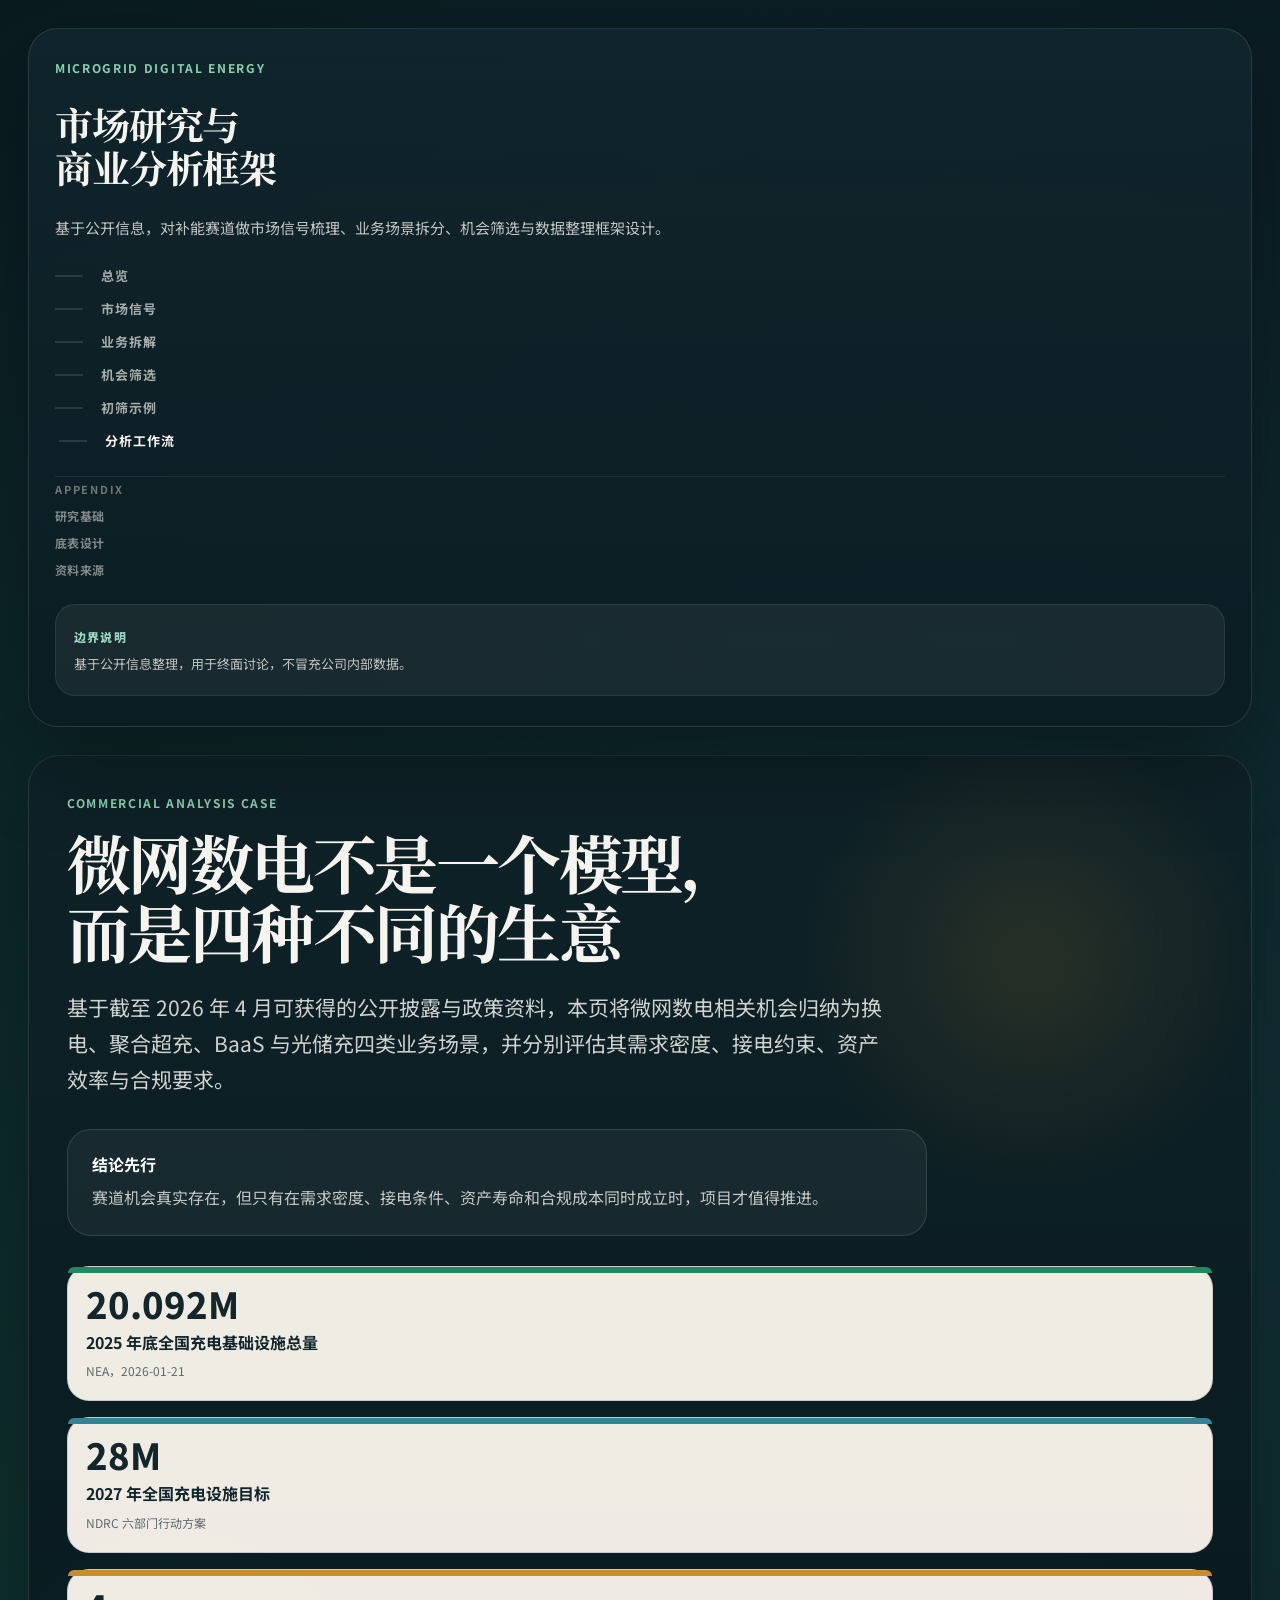
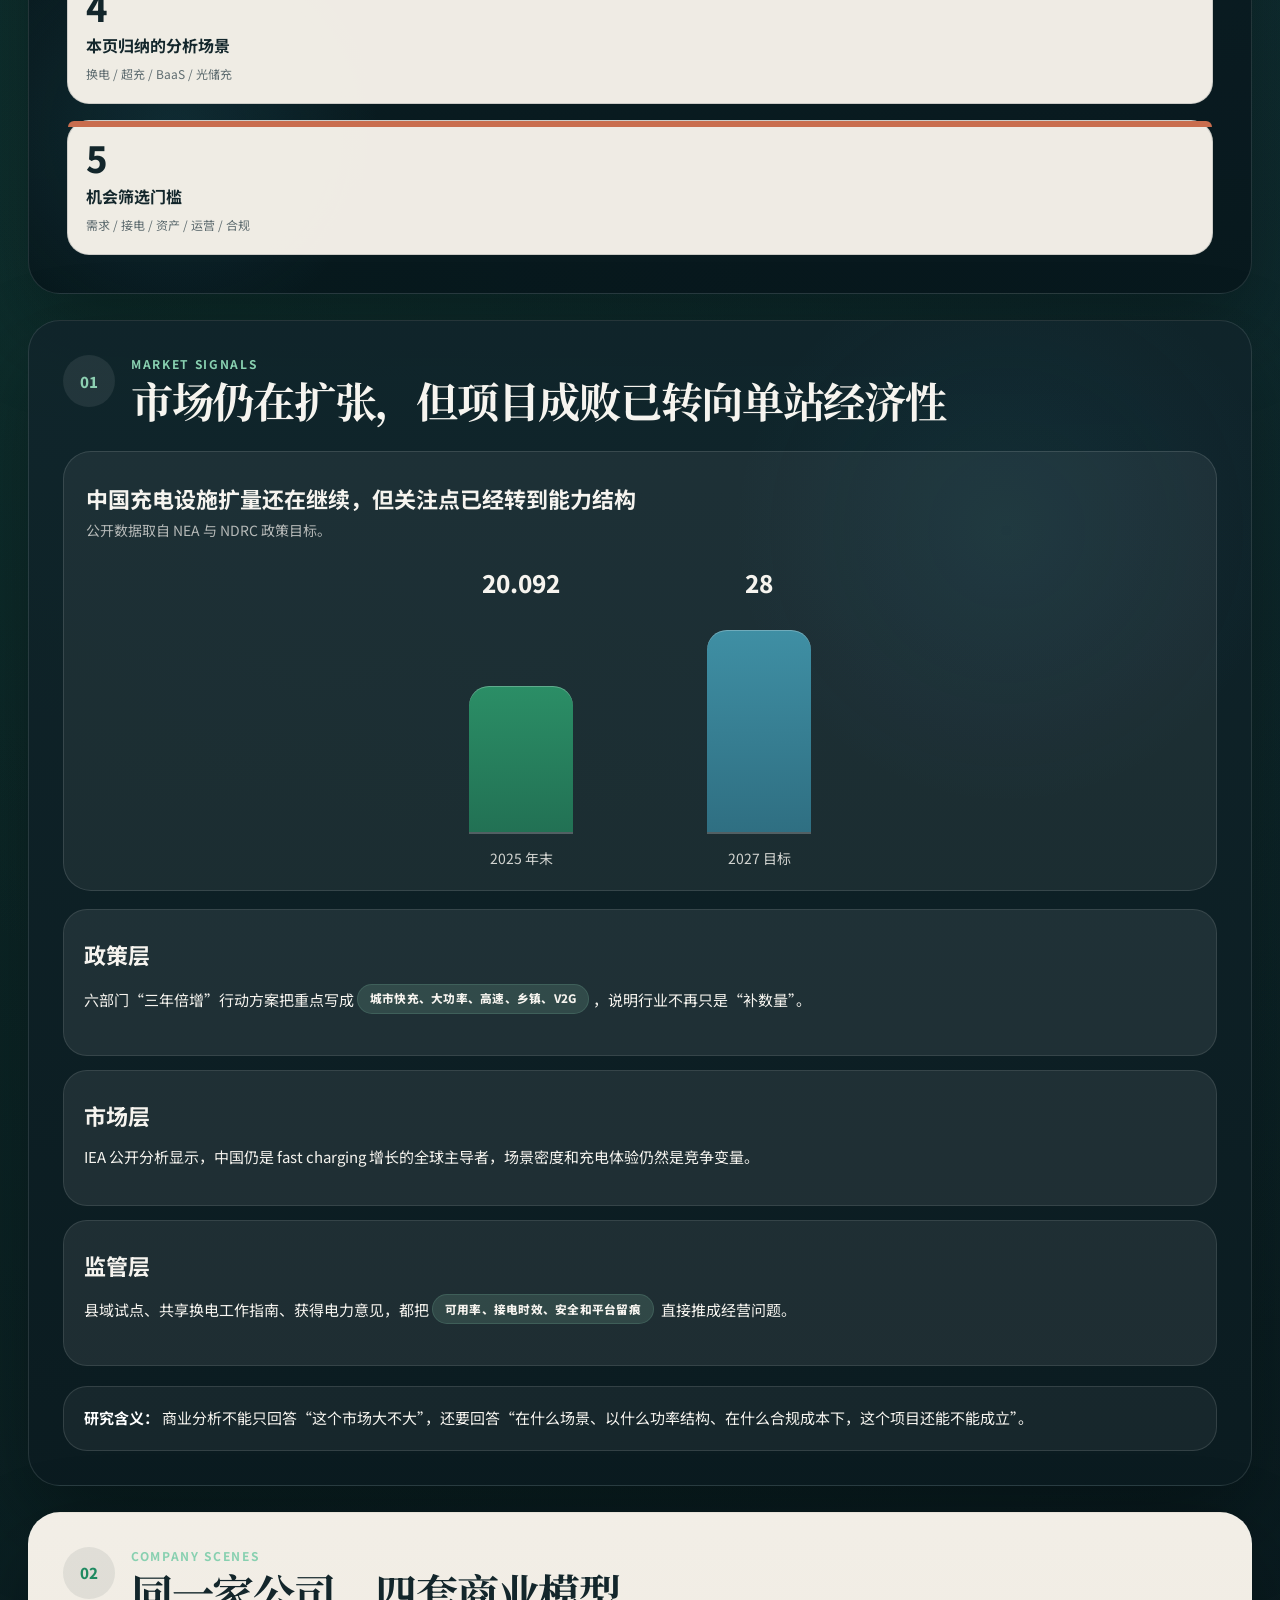
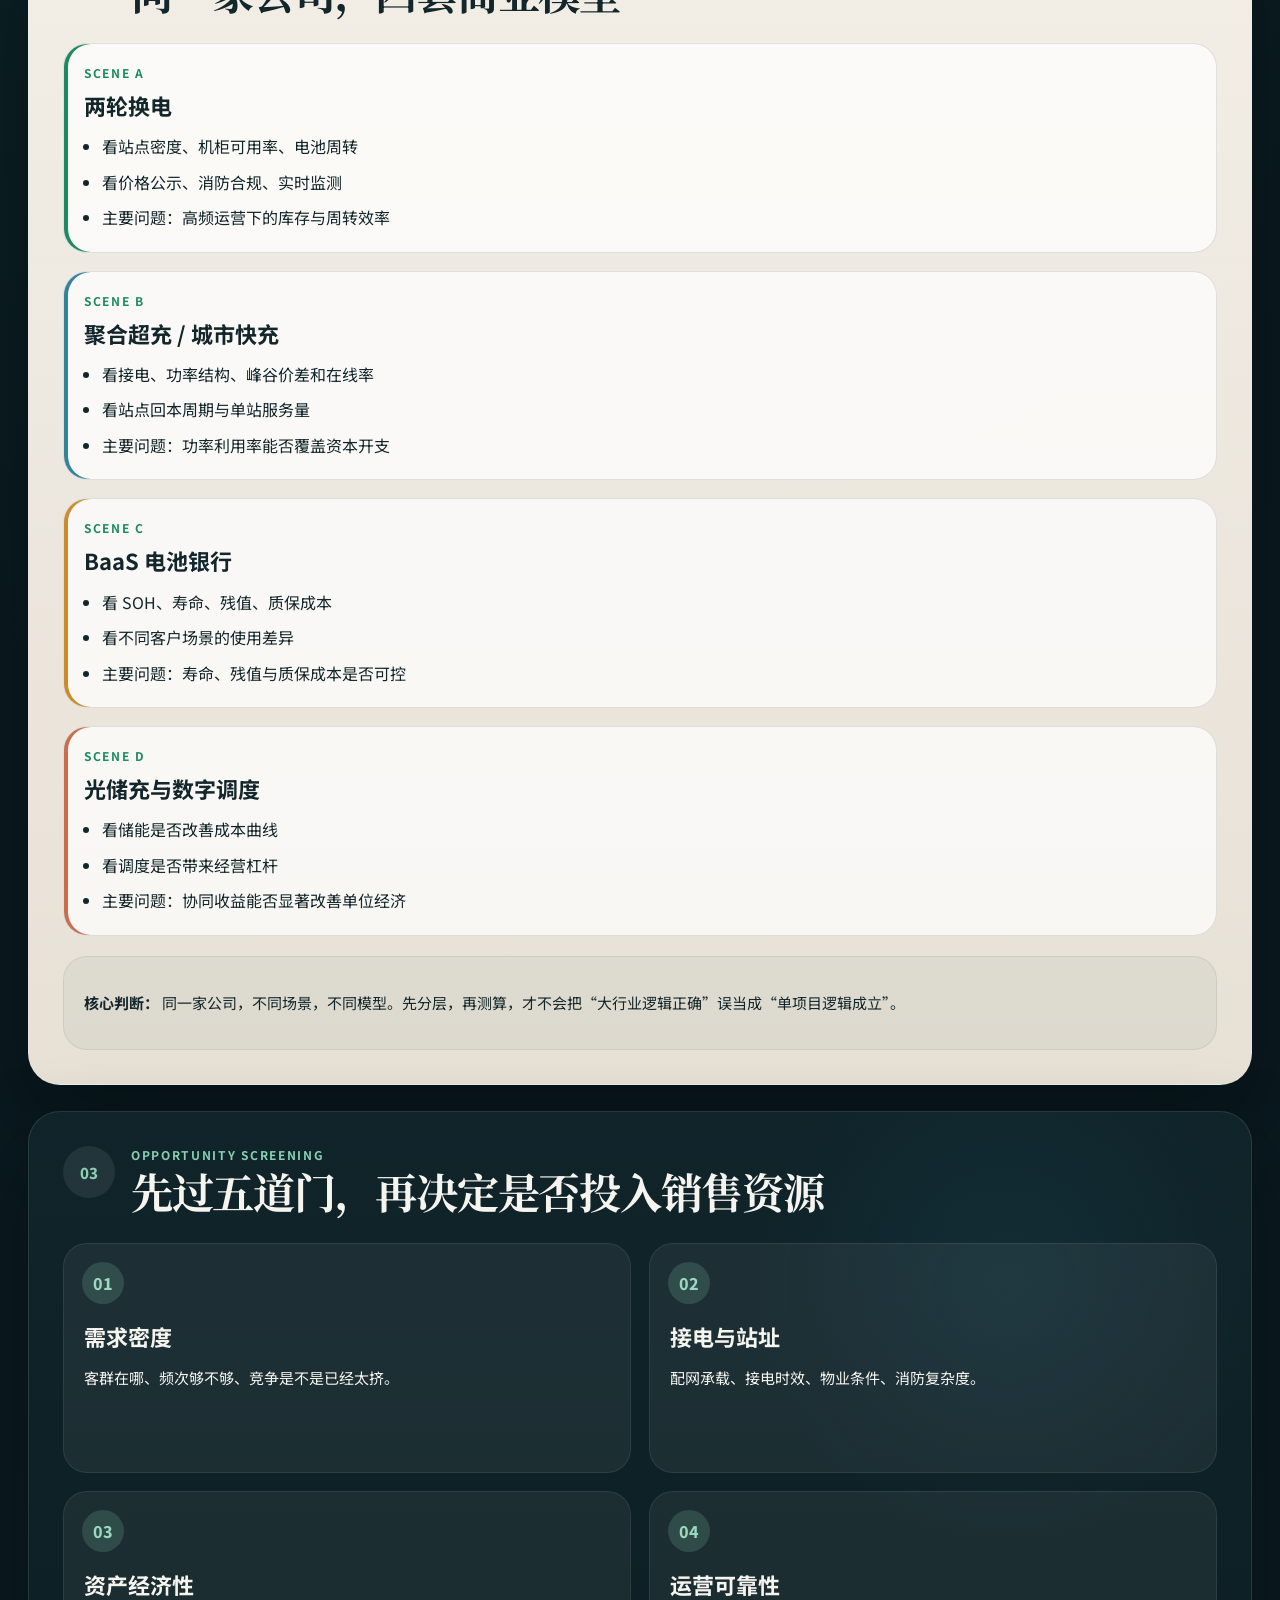
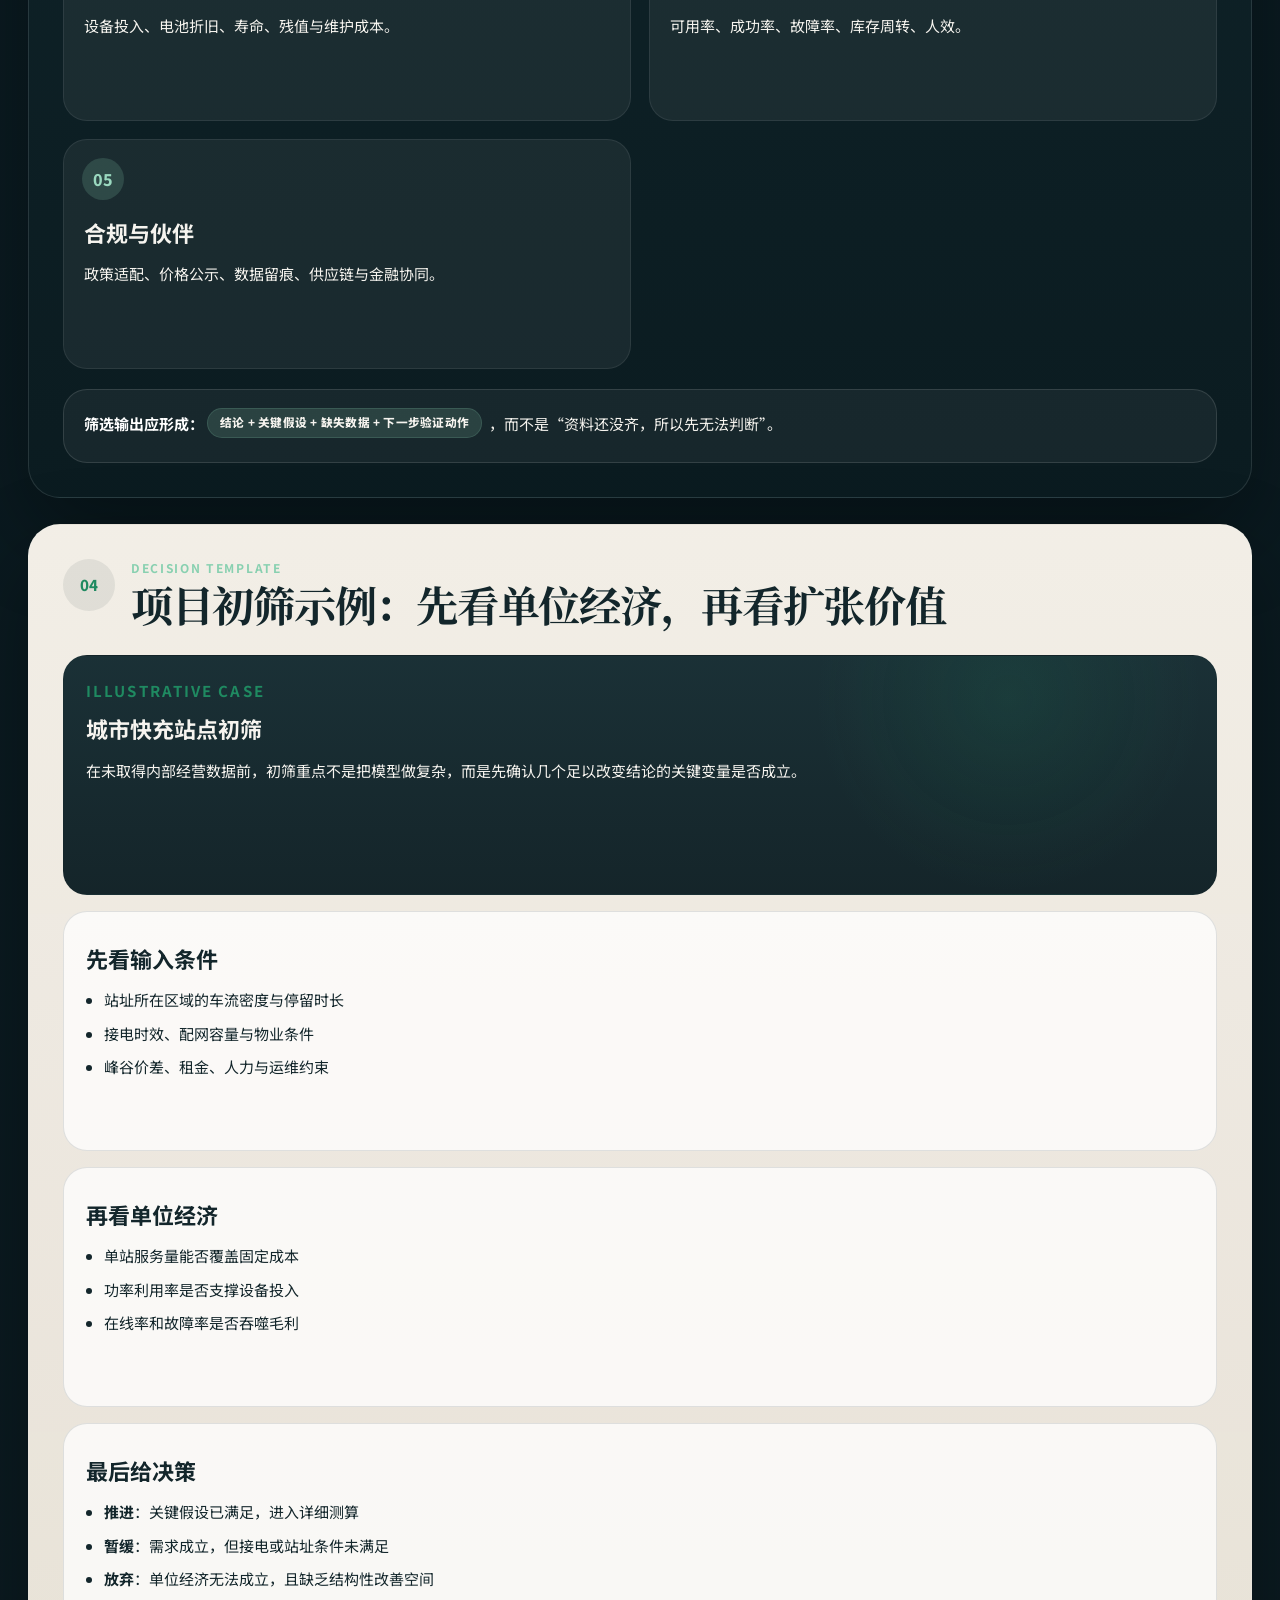
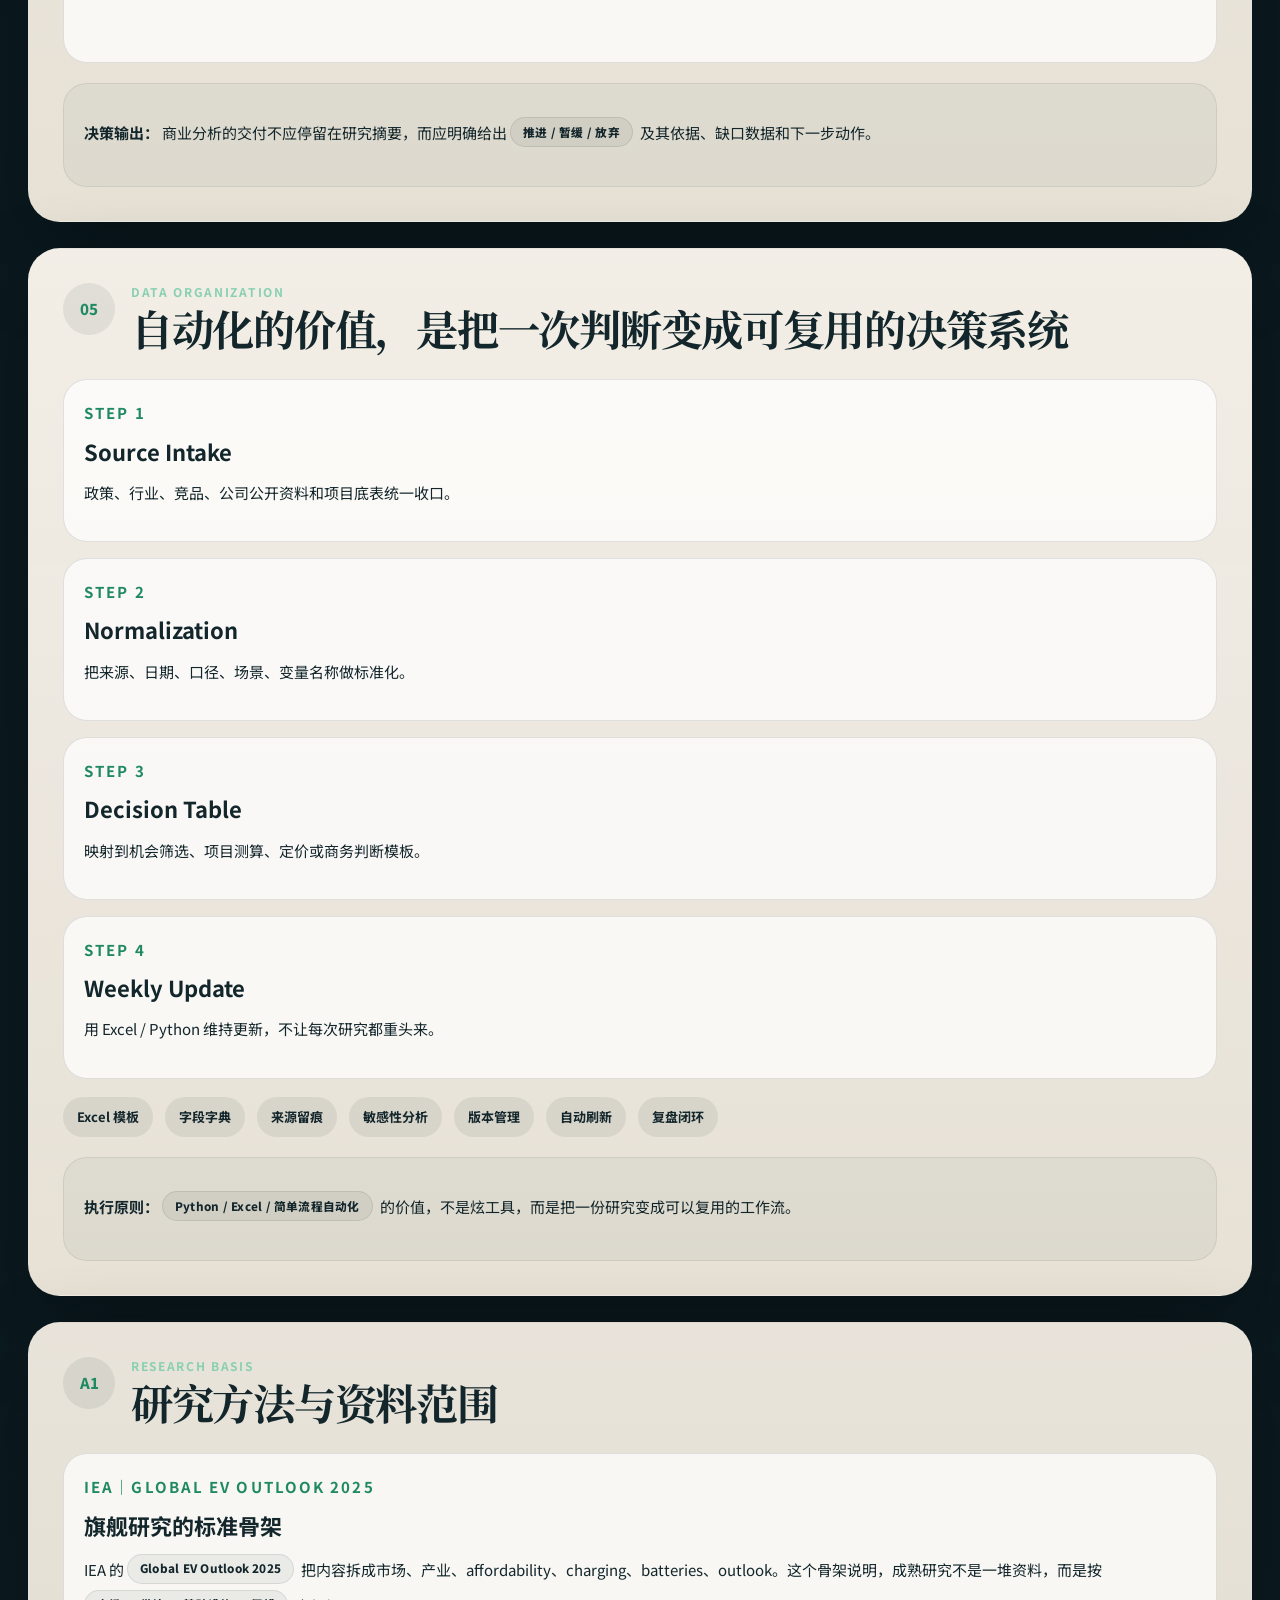
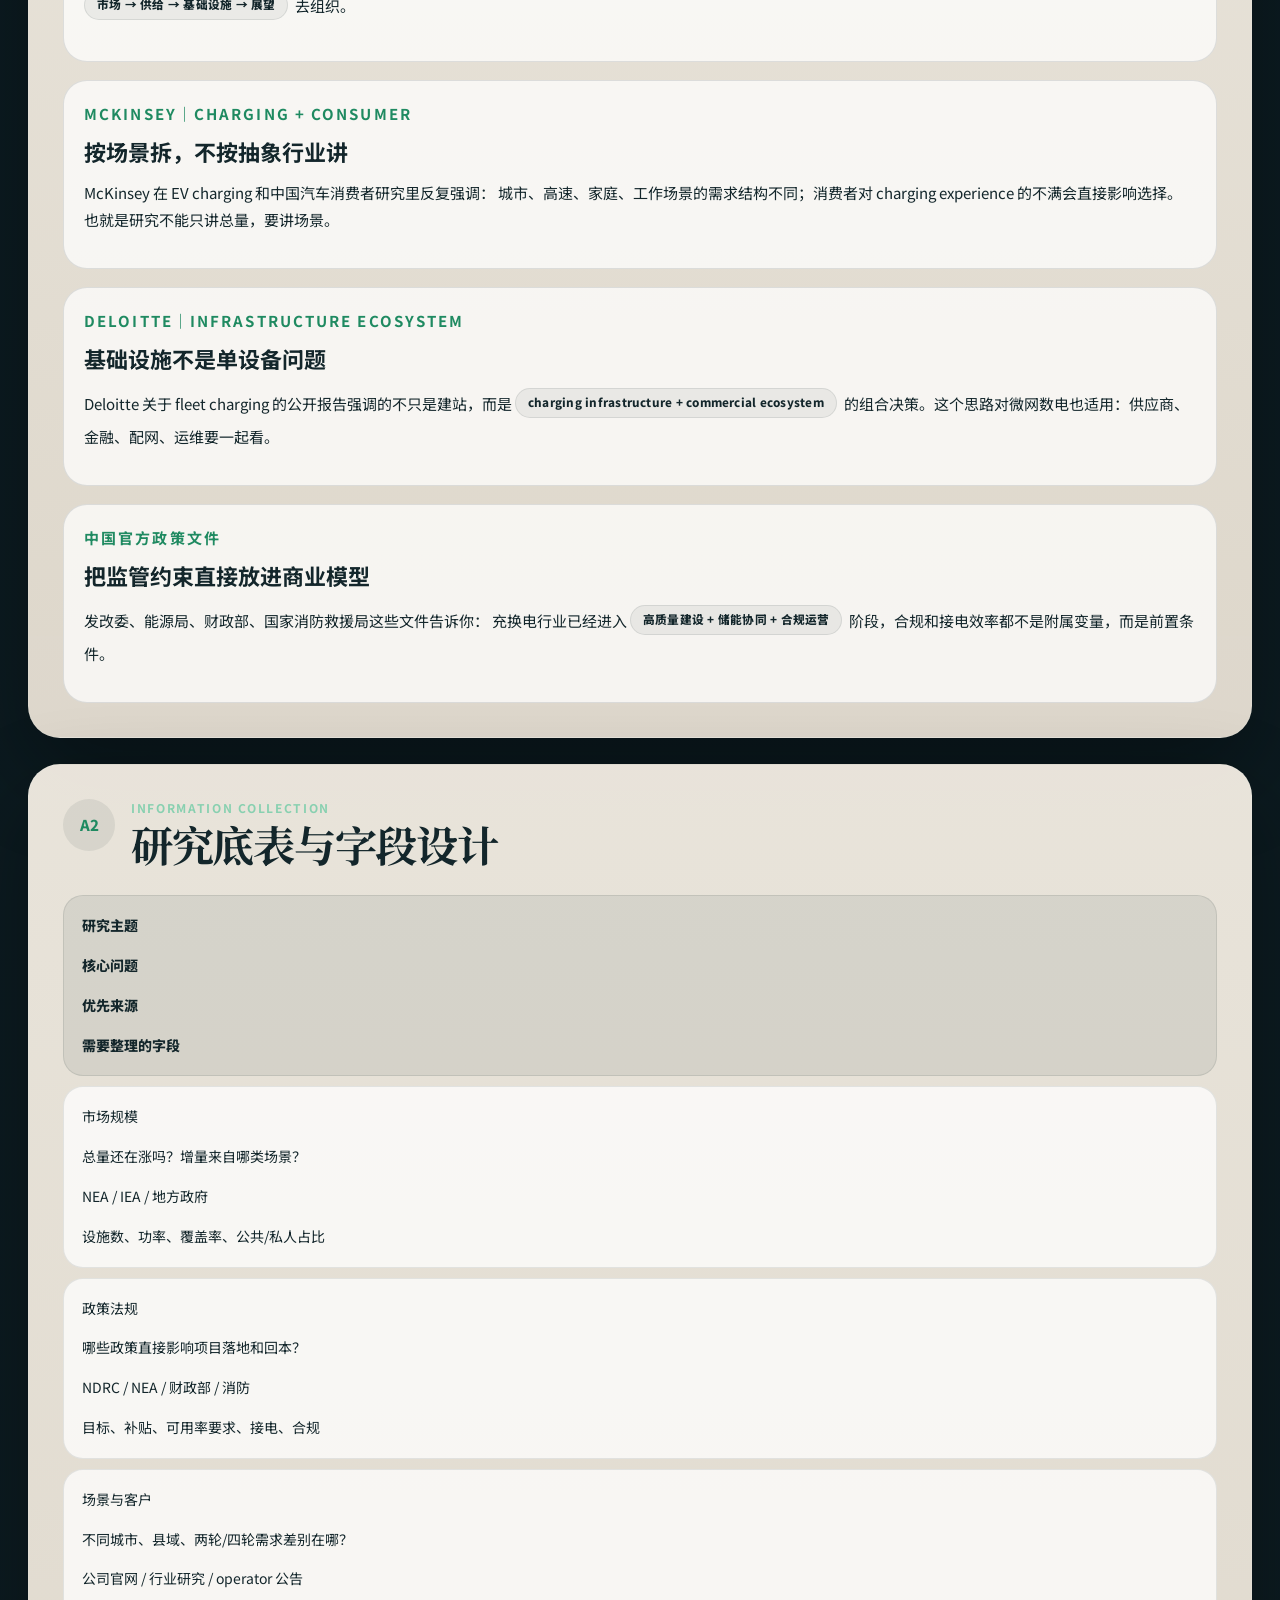
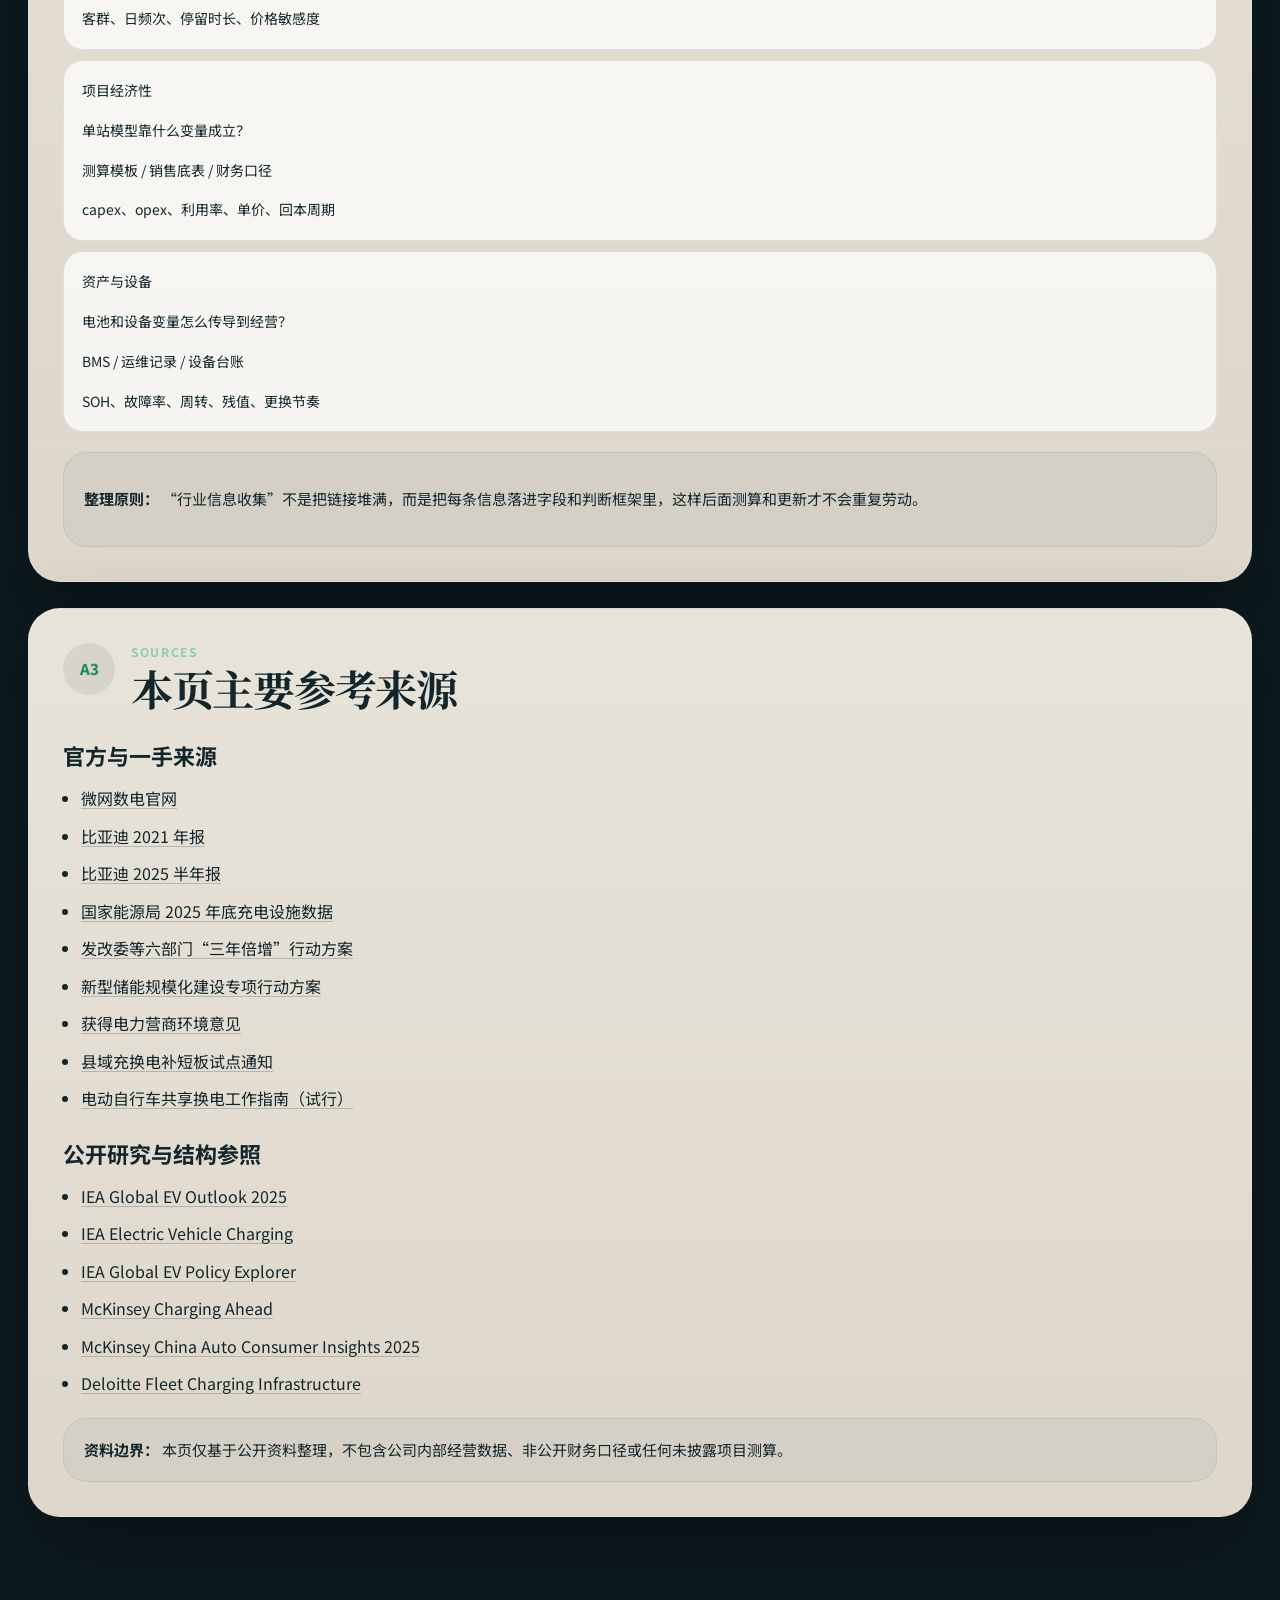
==== index.html @ de563f84 "Publish microgrid market research showcase" ====
<!doctype html>
<html lang="zh-CN">
  <head>
    <meta charset="UTF-8" />
    <meta name="viewport" content="width=device-width, initial-scale=1.0" />
    <title>微网数电｜市场研究与商业分析框架</title>
    <meta
      name="description"
      content="基于公开政策、公司披露与行业研究整理的微网数电市场研究与商业分析框架页面。"
    />
    <link rel="preconnect" href="https://fonts.googleapis.com" />
    <link rel="preconnect" href="https://fonts.gstatic.com" crossorigin />
    <link
      href="https://fonts.googleapis.com/css2?family=Noto+Sans+SC:wght@400;500;700;800&family=Noto+Serif+SC:wght@600;700&display=swap"
      rel="stylesheet"
    />
    <link rel="stylesheet" href="./styles.css" />
  </head>
  <body>
    <div class="page-shell">
      <aside class="side-rail">
        <div class="rail-inner">
          <p class="rail-kicker">Microgrid Digital Energy</p>
          <h1>市场研究与<br />商业分析框架</h1>
          <p class="rail-summary">
            基于公开信息，对补能赛道做市场信号梳理、业务场景拆分、机会筛选与数据整理框架设计。
          </p>

          <nav class="rail-nav" aria-label="页面目录">
            <a href="#hero">总览</a>
            <a href="#signals">市场信号</a>
            <a href="#company">业务拆解</a>
            <a href="#screening">机会筛选</a>
            <a href="#decision-case">初筛示例</a>
            <a href="#workflow">分析工作流</a>
          </nav>

          <div class="appendix-nav" aria-label="附录目录">
            <span>Appendix</span>
            <a href="#references">研究基础</a>
            <a href="#collection">底表设计</a>
            <a href="#sources">资料来源</a>
          </div>

          <div class="rail-badge">
            <span>边界说明</span>
            <p>基于公开信息整理，用于终面讨论，不冒充公司内部数据。</p>
          </div>
        </div>
      </aside>

      <main class="main-stage">
        <section id="hero" class="hero-panel">
          <div class="hero-copy">
            <p class="eyebrow">Commercial Analysis Case</p>
            <h2>微网数电不是一个模型，<br />而是四种不同的生意</h2>
            <p class="lead">
              基于截至 2026 年 4 月可获得的公开披露与政策资料，本页将微网数电相关机会归纳为换电、聚合超充、BaaS 与光储充四类业务场景，并分别评估其需求密度、接电约束、资产效率与合规要求。
            </p>

            <div class="hero-callout">
              <strong>结论先行</strong>
              <p>
                赛道机会真实存在，但只有在需求密度、接电条件、资产寿命和合规成本同时成立时，项目才值得推进。
              </p>
            </div>
          </div>

          <div class="hero-metrics">
            <article class="metric-card metric-green">
              <span class="metric-value">20.092M</span>
              <span class="metric-label">2025 年底全国充电基础设施总量</span>
              <span class="metric-note">NEA，2026-01-21</span>
            </article>
            <article class="metric-card metric-blue">
              <span class="metric-value">28M</span>
              <span class="metric-label">2027 年全国充电设施目标</span>
              <span class="metric-note">NDRC 六部门行动方案</span>
            </article>
            <article class="metric-card metric-amber">
              <span class="metric-value">4</span>
              <span class="metric-label">本页归纳的分析场景</span>
              <span class="metric-note">换电 / 超充 / BaaS / 光储充</span>
            </article>
            <article class="metric-card metric-coral">
              <span class="metric-value">5</span>
              <span class="metric-label">机会筛选门槛</span>
              <span class="metric-note">需求 / 接电 / 资产 / 运营 / 合规</span>
            </article>
          </div>
        </section>

        <section id="references" class="section-panel appendix-panel">
          <div class="section-heading">
            <p class="section-index">A1</p>
            <div>
              <p class="section-kicker">Research Basis</p>
              <h3>研究方法与资料范围</h3>
            </div>
          </div>

          <div class="reference-grid">
            <article class="reference-card">
              <p class="card-tag">IEA｜Global EV Outlook 2025</p>
              <h4>旗舰研究的标准骨架</h4>
              <p>
                IEA 的 <span class="inline-chip inline-chip-soft">Global EV Outlook 2025</span>
                把内容拆成市场、产业、affordability、charging、batteries、outlook。这个骨架说明，成熟研究不是一堆资料，而是按
                <span class="inline-chip inline-chip-soft">市场 → 供给 → 基础设施 → 展望</span>
                去组织。
              </p>
            </article>

            <article class="reference-card">
              <p class="card-tag">McKinsey｜Charging + Consumer</p>
              <h4>按场景拆，不按抽象行业讲</h4>
              <p>
                McKinsey 在 EV charging 和中国汽车消费者研究里反复强调：
                城市、高速、家庭、工作场景的需求结构不同；消费者对 charging
                experience 的不满会直接影响选择。也就是研究不能只讲总量，要讲场景。
              </p>
            </article>

            <article class="reference-card">
              <p class="card-tag">Deloitte｜Infrastructure Ecosystem</p>
              <h4>基础设施不是单设备问题</h4>
              <p>
                Deloitte 关于 fleet charging 的公开报告强调的不只是建站，而是
                <span class="inline-chip inline-chip-soft">charging infrastructure + commercial ecosystem</span>
                的组合决策。这个思路对微网数电也适用：供应商、金融、配网、运维要一起看。
              </p>
            </article>

            <article class="reference-card">
              <p class="card-tag">中国官方政策文件</p>
              <h4>把监管约束直接放进商业模型</h4>
              <p>
                发改委、能源局、财政部、国家消防救援局这些文件告诉你：
                充换电行业已经进入
                <span class="inline-chip inline-chip-soft">高质量建设 + 储能协同 + 合规运营</span>
                阶段，合规和接电效率都不是附属变量，而是前置条件。
              </p>
            </article>
          </div>

        </section>

        <section id="signals" class="section-panel dark-panel">
          <div class="section-heading">
            <p class="section-index">01</p>
            <div>
              <p class="section-kicker">Market Signals</p>
              <h3>市场仍在扩张，但项目成败已转向单站经济性</h3>
            </div>
          </div>

          <div class="signals-layout">
            <div class="signal-chart">
              <div class="chart-head">
                <h4>中国充电设施扩量还在继续，但关注点已经转到能力结构</h4>
                <p>公开数据取自 NEA 与 NDRC 政策目标。</p>
              </div>
              <div class="bar-stage">
                <div class="bar-col">
                  <span class="bar-value">20.092</span>
                  <div class="bar-track">
                    <div class="bar-fill bar-fill-green" style="height: 67%"></div>
                  </div>
                  <span class="bar-label">2025 年末</span>
                </div>
                <div class="bar-col">
                  <span class="bar-value">28</span>
                  <div class="bar-track">
                    <div class="bar-fill bar-fill-blue" style="height: 93%"></div>
                  </div>
                  <span class="bar-label">2027 目标</span>
                </div>
              </div>
            </div>

            <div class="signal-cards">
              <article class="signal-card">
                <h4>政策层</h4>
                <p>
                  六部门“三年倍增”行动方案把重点写成
                  <span class="inline-chip inline-chip-dark">城市快充、大功率、高速、乡镇、V2G</span>，说明行业不再只是“补数量”。
                </p>
              </article>
              <article class="signal-card">
                <h4>市场层</h4>
                <p>
                  IEA 公开分析显示，中国仍是 fast charging
                  增长的全球主导者，场景密度和充电体验仍然是竞争变量。
                </p>
              </article>
              <article class="signal-card">
                <h4>监管层</h4>
                <p>
                  县域试点、共享换电工作指南、获得电力意见，都把
                  <span class="inline-chip inline-chip-dark">可用率、接电时效、安全和平台留痕</span>
                  直接推成经营问题。
                </p>
              </article>
            </div>
          </div>

          <div class="insight-banner">
            <strong>研究含义：</strong>
            商业分析不能只回答“这个市场大不大”，还要回答“在什么场景、以什么功率结构、在什么合规成本下，这个项目还能不能成立”。
          </div>
        </section>

        <section id="company" class="section-panel">
          <div class="section-heading">
            <p class="section-index">02</p>
            <div>
              <p class="section-kicker">Company Scenes</p>
              <h3>同一家公司，四套商业模型</h3>
            </div>
          </div>

          <div class="scene-grid">
            <article class="scene-card scene-green">
              <p class="card-tag">Scene A</p>
              <h4>两轮换电</h4>
              <ul>
                <li>看站点密度、机柜可用率、电池周转</li>
                <li>看价格公示、消防合规、实时监测</li>
                <li>主要问题：高频运营下的库存与周转效率</li>
              </ul>
            </article>

            <article class="scene-card scene-blue">
              <p class="card-tag">Scene B</p>
              <h4>聚合超充 / 城市快充</h4>
              <ul>
                <li>看接电、功率结构、峰谷价差和在线率</li>
                <li>看站点回本周期与单站服务量</li>
                <li>主要问题：功率利用率能否覆盖资本开支</li>
              </ul>
            </article>

            <article class="scene-card scene-amber">
              <p class="card-tag">Scene C</p>
              <h4>BaaS 电池银行</h4>
              <ul>
                <li>看 SOH、寿命、残值、质保成本</li>
                <li>看不同客户场景的使用差异</li>
                <li>主要问题：寿命、残值与质保成本是否可控</li>
              </ul>
            </article>

            <article class="scene-card scene-coral">
              <p class="card-tag">Scene D</p>
              <h4>光储充与数字调度</h4>
              <ul>
                <li>看储能是否改善成本曲线</li>
                <li>看调度是否带来经营杠杆</li>
                <li>主要问题：协同收益能否显著改善单位经济</li>
              </ul>
            </article>
          </div>

          <div class="quote-box">
            <p>
              <strong>核心判断：</strong>
              同一家公司，不同场景，不同模型。先分层，再测算，才不会把“大行业逻辑正确”误当成“单项目逻辑成立”。
            </p>
          </div>
        </section>

        <section id="collection" class="section-panel appendix-panel">
          <div class="section-heading">
            <p class="section-index">A2</p>
            <div>
              <p class="section-kicker">Information Collection</p>
              <h3>研究底表与字段设计</h3>
            </div>
          </div>

          <div class="collection-table">
            <div class="collection-row collection-head">
              <span>研究主题</span>
              <span>核心问题</span>
              <span>优先来源</span>
              <span>需要整理的字段</span>
            </div>
            <div class="collection-row">
              <span>市场规模</span>
              <span>总量还在涨吗？增量来自哪类场景？</span>
              <span>NEA / IEA / 地方政府</span>
              <span>设施数、功率、覆盖率、公共/私人占比</span>
            </div>
            <div class="collection-row">
              <span>政策法规</span>
              <span>哪些政策直接影响项目落地和回本？</span>
              <span>NDRC / NEA / 财政部 / 消防</span>
              <span>目标、补贴、可用率要求、接电、合规</span>
            </div>
            <div class="collection-row">
              <span>场景与客户</span>
              <span>不同城市、县域、两轮/四轮需求差别在哪？</span>
              <span>公司官网 / 行业研究 / operator 公告</span>
              <span>客群、日频次、停留时长、价格敏感度</span>
            </div>
            <div class="collection-row">
              <span>项目经济性</span>
              <span>单站模型靠什么变量成立？</span>
              <span>测算模板 / 销售底表 / 财务口径</span>
              <span>capex、opex、利用率、单价、回本周期</span>
            </div>
            <div class="collection-row">
              <span>资产与设备</span>
              <span>电池和设备变量怎么传导到经营？</span>
              <span>BMS / 运维记录 / 设备台账</span>
              <span>SOH、故障率、周转、残值、更换节奏</span>
            </div>
          </div>

          <div class="quote-box soft">
            <p>
              <strong>整理原则：</strong>
              “行业信息收集”不是把链接堆满，而是把每条信息落进字段和判断框架里，这样后面测算和更新才不会重复劳动。
            </p>
          </div>
        </section>

        <section id="screening" class="section-panel dark-panel">
          <div class="section-heading">
            <p class="section-index">03</p>
            <div>
              <p class="section-kicker">Opportunity Screening</p>
              <h3>先过五道门，再决定是否投入销售资源</h3>
            </div>
          </div>

          <div class="gate-grid">
            <article class="gate-card">
              <span class="gate-no">01</span>
              <h4>需求密度</h4>
              <p>客群在哪、频次够不够、竞争是不是已经太挤。</p>
            </article>
            <article class="gate-card">
              <span class="gate-no">02</span>
              <h4>接电与站址</h4>
              <p>配网承载、接电时效、物业条件、消防复杂度。</p>
            </article>
            <article class="gate-card">
              <span class="gate-no">03</span>
              <h4>资产经济性</h4>
              <p>设备投入、电池折旧、寿命、残值与维护成本。</p>
            </article>
            <article class="gate-card">
              <span class="gate-no">04</span>
              <h4>运营可靠性</h4>
              <p>可用率、成功率、故障率、库存周转、人效。</p>
            </article>
            <article class="gate-card">
              <span class="gate-no">05</span>
              <h4>合规与伙伴</h4>
              <p>政策适配、价格公示、数据留痕、供应链与金融协同。</p>
            </article>
          </div>

          <div class="screening-footer">
            <strong>筛选输出应形成：</strong>
            <span class="inline-chip inline-chip-dark">结论 + 关键假设 + 缺失数据 + 下一步验证动作</span>
            ，而不是“资料还没齐，所以先无法判断”。
          </div>
        </section>

        <section id="decision-case" class="section-panel">
          <div class="section-heading">
            <p class="section-index">04</p>
            <div>
              <p class="section-kicker">Decision Template</p>
              <h3>项目初筛示例：先看单位经济，再看扩张价值</h3>
            </div>
          </div>

          <div class="decision-grid">
            <article class="decision-card decision-card-primary">
              <p class="card-tag">Illustrative Case</p>
              <h4>城市快充站点初筛</h4>
              <p>
                在未取得内部经营数据前，初筛重点不是把模型做复杂，而是先确认几个足以改变结论的关键变量是否成立。
              </p>
            </article>

            <article class="decision-card">
              <h4>先看输入条件</h4>
              <ul>
                <li>站址所在区域的车流密度与停留时长</li>
                <li>接电时效、配网容量与物业条件</li>
                <li>峰谷价差、租金、人力与运维约束</li>
              </ul>
            </article>

            <article class="decision-card">
              <h4>再看单位经济</h4>
              <ul>
                <li>单站服务量能否覆盖固定成本</li>
                <li>功率利用率是否支撑设备投入</li>
                <li>在线率和故障率是否吞噬毛利</li>
              </ul>
            </article>

            <article class="decision-card">
              <h4>最后给决策</h4>
              <ul>
                <li><strong>推进</strong>：关键假设已满足，进入详细测算</li>
                <li><strong>暂缓</strong>：需求成立，但接电或站址条件未满足</li>
                <li><strong>放弃</strong>：单位经济无法成立，且缺乏结构性改善空间</li>
              </ul>
            </article>
          </div>

          <div class="quote-box soft">
            <p>
              <strong>决策输出：</strong>
              商业分析的交付不应停留在研究摘要，而应明确给出
              <span class="inline-chip inline-chip-soft">推进 / 暂缓 / 放弃</span>
              及其依据、缺口数据和下一步动作。
            </p>
          </div>
        </section>

        <section id="workflow" class="section-panel">
          <div class="section-heading">
            <p class="section-index">05</p>
            <div>
              <p class="section-kicker">Data Organization</p>
              <h3>自动化的价值，是把一次判断变成可复用的决策系统</h3>
            </div>
          </div>

          <div class="workflow-strip">
            <article class="workflow-step">
              <p class="card-tag">Step 1</p>
              <h4>Source Intake</h4>
              <p>政策、行业、竞品、公司公开资料和项目底表统一收口。</p>
            </article>
            <article class="workflow-step">
              <p class="card-tag">Step 2</p>
              <h4>Normalization</h4>
              <p>把来源、日期、口径、场景、变量名称做标准化。</p>
            </article>
            <article class="workflow-step">
              <p class="card-tag">Step 3</p>
              <h4>Decision Table</h4>
              <p>映射到机会筛选、项目测算、定价或商务判断模板。</p>
            </article>
            <article class="workflow-step">
              <p class="card-tag">Step 4</p>
              <h4>Weekly Update</h4>
              <p>用 Excel / Python 维持更新，不让每次研究都重头来。</p>
            </article>
          </div>

          <div class="token-row">
            <span>Excel 模板</span>
            <span>字段字典</span>
            <span>来源留痕</span>
            <span>敏感性分析</span>
            <span>版本管理</span>
            <span>自动刷新</span>
            <span>复盘闭环</span>
          </div>

          <div class="quote-box">
            <p>
              <strong>执行原则：</strong>
              <span class="inline-chip inline-chip-soft">Python / Excel / 简单流程自动化</span>
              的价值，不是炫工具，而是把一份研究变成可以复用的工作流。
            </p>
          </div>
        </section>

        <section id="sources" class="section-panel source-panel appendix-panel">
          <div class="section-heading">
            <p class="section-index">A3</p>
            <div>
              <p class="section-kicker">Sources</p>
              <h3>本页主要参考来源</h3>
            </div>
          </div>

          <div class="source-columns">
            <div>
              <h4>官方与一手来源</h4>
              <ul class="source-list">
                <li><a href="https://www.bess.com.cn/" target="_blank" rel="noreferrer">微网数电官网</a></li>
                <li><a href="https://www1.hkexnews.hk/listedco/listconews/sehk/2022/0329/2022032902340_c.pdf" target="_blank" rel="noreferrer">比亚迪 2021 年报</a></li>
                <li><a href="https://www1.hkexnews.hk/listedco/listconews/sehk/2025/0829/2025082902810_c.pdf" target="_blank" rel="noreferrer">比亚迪 2025 半年报</a></li>
                <li><a href="https://www.nea.gov.cn/20260121/da0f536fbafe4545820a2f64465e773b/c.html" target="_blank" rel="noreferrer">国家能源局 2025 年底充电设施数据</a></li>
                <li><a href="https://www.ndrc.gov.cn/xwdt/tzgg/202510/t20251015_1401013.html" target="_blank" rel="noreferrer">发改委等六部门“三年倍增”行动方案</a></li>
                <li><a href="https://www.ndrc.gov.cn/xxgk/zcfb/tz/202509/t20250912_1400425.html" target="_blank" rel="noreferrer">新型储能规模化建设专项行动方案</a></li>
                <li><a href="https://zfxxgk.ndrc.gov.cn/upload/images/20255/20255317295598.pdf" target="_blank" rel="noreferrer">获得电力营商环境意见</a></li>
                <li><a href="https://bgt.mof.gov.cn/zhuantilanmu/rdwyh/czyw/202603/t20260313_3985275.htm" target="_blank" rel="noreferrer">县域充换电补短板试点通知</a></li>
                <li><a href="https://www.119.gov.cn/zfxxgk/fdzdgknr/zcfg/2025/50580.shtml" target="_blank" rel="noreferrer">电动自行车共享换电工作指南（试行）</a></li>
              </ul>
            </div>

            <div>
              <h4>公开研究与结构参照</h4>
              <ul class="source-list">
                <li><a href="https://www.iea.org/reports/global-ev-outlook-2025" target="_blank" rel="noreferrer">IEA Global EV Outlook 2025</a></li>
                <li><a href="https://www.iea.org/reports/global-ev-outlook-2025/electric-vehicle-charging" target="_blank" rel="noreferrer">IEA Electric Vehicle Charging</a></li>
                <li><a href="https://www.iea.org/articles/global-ev-policy-explorer" target="_blank" rel="noreferrer">IEA Global EV Policy Explorer</a></li>
                <li><a href="https://www.mckinsey.com/industries/automotive-and-assembly/our-insights/charging-ahead-electric-vehicle-infrastructure-demand" target="_blank" rel="noreferrer">McKinsey Charging Ahead</a></li>
                <li><a href="https://www.mckinsey.com/industries/automotive-and-assembly/our-insights/china-auto-consumer-insights-2025-gaining-momentum" target="_blank" rel="noreferrer">McKinsey China Auto Consumer Insights 2025</a></li>
                <li><a href="https://www.deloitte.com/ca/en/about/press-room/revolutionizing-the-road-deloitte-canada-unveils-blueprint-for-electrified-fleet-charging-infrastructure-success.html" target="_blank" rel="noreferrer">Deloitte Fleet Charging Infrastructure</a></li>
              </ul>
            </div>
          </div>

          <div class="source-note">
            <strong>资料边界：</strong>
            本页仅基于公开资料整理，不包含公司内部经营数据、非公开财务口径或任何未披露项目测算。
          </div>
        </section>
      </main>
    </div>

    <script src="./app.js"></script>
  </body>
</html>
---- styles.css ----
:root {
  --bg: #08161b;
  --bg-2: #0d2026;
  --panel: rgba(12, 28, 34, 0.78);
  --panel-2: #10252b;
  --panel-light: #f7f3eb;
  --panel-light-2: #efe7d9;
  --text: #f6f4ef;
  --text-dark: #13262b;
  --muted: #aeb8ba;
  --muted-dark: #5d6b6f;
  --line: rgba(226, 235, 235, 0.12);
  --line-dark: rgba(19, 38, 43, 0.16);
  --green: #1f8a61;
  --green-soft: rgba(31, 138, 97, 0.15);
  --blue: #33849b;
  --blue-soft: rgba(51, 132, 155, 0.14);
  --amber: #ca8c2c;
  --amber-soft: rgba(202, 140, 44, 0.16);
  --coral: #c96d4e;
  --coral-soft: rgba(201, 109, 78, 0.16);
  --shadow: 0 36px 90px rgba(0, 0, 0, 0.32);
  --radius-xl: 28px;
  --radius-lg: 22px;
  --radius-md: 18px;
  --site-width: 1520px;
}

* {
  box-sizing: border-box;
}

html {
  scroll-behavior: smooth;
}

body {
  margin: 0;
  color: var(--text);
  font-family: "Noto Sans SC", sans-serif;
  background:
    radial-gradient(circle at 10% 16%, rgba(31, 138, 97, 0.18), transparent 22%),
    radial-gradient(circle at 88% 10%, rgba(51, 132, 155, 0.16), transparent 18%),
    linear-gradient(180deg, #08161b 0%, #0a1a20 38%, #0d1b20 100%);
}

a {
  color: inherit;
  text-decoration: none;
}

.page-shell {
  width: min(var(--site-width), 100%);
  margin: 0 auto;
  display: grid;
  grid-template-columns: 320px minmax(0, 1fr);
  gap: 28px;
  padding: 28px;
}

.side-rail {
  position: sticky;
  top: 0;
  align-self: start;
  height: 100vh;
  padding-bottom: 24px;
}

.rail-inner {
  height: calc(100vh - 56px);
  border: 1px solid var(--line);
  border-radius: 30px;
  background:
    linear-gradient(180deg, rgba(17, 37, 44, 0.92) 0%, rgba(10, 28, 34, 0.88) 100%);
  box-shadow: var(--shadow);
  padding: 30px 26px;
  display: flex;
  flex-direction: column;
  gap: 26px;
}

.rail-kicker,
.eyebrow,
.section-kicker,
.card-tag {
  margin: 0;
  font-size: 12px;
  font-weight: 700;
  letter-spacing: 0.14em;
  text-transform: uppercase;
}

.rail-kicker,
.section-kicker,
.eyebrow {
  color: #88d0b0;
}

.rail-inner h1 {
  margin: 0;
  font-family: "Noto Serif SC", serif;
  font-size: 38px;
  line-height: 1.14;
  letter-spacing: -0.03em;
}

.rail-summary {
  margin: 0;
  color: rgba(246, 244, 239, 0.78);
  font-size: 15px;
  line-height: 1.72;
}

.rail-nav {
  display: grid;
  gap: 14px;
}

.rail-nav a {
  position: relative;
  padding-left: 46px;
  color: rgba(246, 244, 239, 0.66);
  font-size: 13px;
  font-weight: 700;
  letter-spacing: 0.08em;
  text-transform: uppercase;
  transition: color 180ms ease, transform 180ms ease;
}

.rail-nav a::before {
  content: "";
  position: absolute;
  left: 0;
  top: 50%;
  width: 28px;
  height: 1px;
  background: rgba(255, 255, 255, 0.24);
  transform: translateY(-50%);
}

.rail-nav a:hover,
.rail-nav a.active {
  color: var(--text);
  transform: translateX(4px);
}

.appendix-nav {
  display: grid;
  gap: 10px;
  padding-top: 4px;
  border-top: 1px solid rgba(255, 255, 255, 0.08);
}

.appendix-nav span {
  color: rgba(246, 244, 239, 0.42);
  font-size: 11px;
  font-weight: 700;
  letter-spacing: 0.16em;
  text-transform: uppercase;
}

.appendix-nav a {
  color: rgba(246, 244, 239, 0.5);
  font-size: 12px;
  font-weight: 700;
  letter-spacing: 0.04em;
}

.rail-badge {
  margin-top: auto;
  padding: 18px 18px 20px;
  border-radius: 20px;
  background: rgba(255, 255, 255, 0.06);
  border: 1px solid rgba(255, 255, 255, 0.08);
}

.rail-badge span {
  display: inline-block;
  margin-bottom: 8px;
  color: #9ad8bf;
  font-size: 12px;
  font-weight: 800;
  letter-spacing: 0.1em;
  text-transform: uppercase;
}

.rail-badge p {
  margin: 0;
  color: rgba(246, 244, 239, 0.76);
  font-size: 13px;
  line-height: 1.65;
}

.main-stage {
  display: grid;
  gap: 26px;
  padding-bottom: 42px;
}

#hero { order: 1; }
#signals { order: 2; }
#company { order: 3; }
#screening { order: 4; }
#decision-case { order: 5; }
#workflow { order: 6; }
#references { order: 7; }
#collection { order: 8; }
#sources { order: 9; }

.hero-panel,
.section-panel {
  border-radius: 32px;
  border: 1px solid var(--line);
  box-shadow: var(--shadow);
}

.hero-panel {
  min-height: 100vh;
  padding: 38px;
  background:
    radial-gradient(circle at 82% 18%, rgba(202, 140, 44, 0.14), transparent 17%),
    radial-gradient(circle at 12% 86%, rgba(51, 132, 155, 0.16), transparent 14%),
    linear-gradient(180deg, rgba(14, 33, 39, 0.92) 0%, rgba(8, 24, 29, 0.94) 100%);
  display: grid;
  grid-template-columns: minmax(0, 1.15fr) 380px;
  gap: 30px;
  align-items: start;
}

.hero-copy h2 {
  margin: 16px 0 0;
  font-family: "Noto Serif SC", serif;
  font-size: clamp(42px, 5vw, 74px);
  line-height: 1.08;
  letter-spacing: -0.04em;
}

.lead {
  max-width: 820px;
  margin: 24px 0 0;
  color: rgba(246, 244, 239, 0.84);
  font-size: 21px;
  line-height: 1.72;
}

.hero-callout,
.quote-box,
.structure-ribbon,
.source-note,
.insight-banner,
.screening-footer {
  border-radius: 24px;
  border: 1px solid rgba(255, 255, 255, 0.12);
  background: rgba(255, 255, 255, 0.05);
}

.hero-callout {
  max-width: 860px;
  margin-top: 32px;
  padding: 22px 24px 24px;
}

.hero-callout strong,
.quote-box strong,
.structure-ribbon strong,
.source-note strong,
.insight-banner strong,
.screening-footer strong {
  color: #ffffff;
}

.inline-chip {
  display: inline-flex;
  align-items: center;
  min-height: 30px;
  margin: 0 4px 6px 0;
  padding: 0 12px;
  border-radius: 999px;
  background: rgba(255, 255, 255, 0.08);
  border: 1px solid rgba(255, 255, 255, 0.12);
  color: #f5f2ec;
  font-size: 0.78em;
  font-weight: 800;
  letter-spacing: 0.02em;
  vertical-align: middle;
  white-space: nowrap;
}

.inline-chip-soft {
  background: rgba(19, 38, 43, 0.06);
  border-color: rgba(19, 38, 43, 0.1);
  color: var(--text-dark);
}

.inline-chip-dark {
  background: rgba(141, 208, 178, 0.16);
  border-color: rgba(141, 208, 178, 0.16);
}

.hero-callout p {
  margin: 8px 0 0;
  color: rgba(246, 244, 239, 0.78);
  font-size: 16px;
  line-height: 1.68;
}

.hero-metrics {
  display: grid;
  gap: 16px;
}

.metric-card {
  position: relative;
  padding: 18px 18px 20px;
  border-radius: 22px;
  background: rgba(247, 243, 235, 0.97);
  border: 1px solid var(--line-dark);
  color: var(--text-dark);
}

.metric-card::before {
  content: "";
  position: absolute;
  left: 0;
  top: 0;
  width: 100%;
  height: 6px;
  border-radius: 22px 22px 0 0;
}

.metric-green::before { background: var(--green); }
.metric-blue::before { background: var(--blue); }
.metric-amber::before { background: var(--amber); }
.metric-coral::before { background: var(--coral); }

.metric-value {
  display: block;
  font-size: 36px;
  font-weight: 800;
  line-height: 1;
}

.metric-label {
  display: block;
  margin-top: 10px;
  font-size: 16px;
  font-weight: 700;
  line-height: 1.45;
}

.metric-note {
  display: block;
  margin-top: 8px;
  color: var(--muted-dark);
  font-size: 12px;
  line-height: 1.5;
}

.section-panel {
  padding: 34px;
  background: linear-gradient(180deg, rgba(247, 243, 235, 0.98) 0%, rgba(240, 233, 221, 0.96) 100%);
  color: var(--text-dark);
}

.appendix-panel {
  background: linear-gradient(180deg, rgba(242, 236, 226, 0.96) 0%, rgba(235, 227, 214, 0.94) 100%);
}

.dark-panel {
  background:
    radial-gradient(circle at 80% 18%, rgba(51, 132, 155, 0.1), transparent 20%),
    linear-gradient(180deg, rgba(16, 37, 43, 0.98) 0%, rgba(11, 28, 33, 0.98) 100%);
  color: var(--text);
}

.section-heading {
  display: grid;
  grid-template-columns: 52px minmax(0, 1fr);
  gap: 16px;
  align-items: start;
  margin-bottom: 28px;
}

.section-index {
  margin: 0;
  width: 52px;
  height: 52px;
  border-radius: 50%;
  display: grid;
  place-items: center;
  background: rgba(19, 38, 43, 0.08);
  color: var(--green);
  font-weight: 800;
  font-size: 15px;
}

.dark-panel .section-index {
  background: rgba(255, 255, 255, 0.08);
  color: #8dd0b2;
}

.section-heading h3 {
  margin: 4px 0 0;
  font-family: "Noto Serif SC", serif;
  font-size: clamp(28px, 3.3vw, 50px);
  line-height: 1.12;
  letter-spacing: -0.03em;
}

.reference-grid,
.scene-grid,
.gate-grid {
  display: grid;
  gap: 18px;
}

.reference-grid {
  grid-template-columns: repeat(2, minmax(0, 1fr));
}

.reference-card,
.scene-card,
.signal-card,
.gate-card,
.workflow-step {
  border-radius: 24px;
  border: 1px solid rgba(19, 38, 43, 0.12);
  background: rgba(255, 255, 255, 0.72);
  padding: 20px;
}

.reference-card h4,
.scene-card h4,
.signal-card h4,
.gate-card h4,
.workflow-step h4,
.chart-head h4 {
  margin: 10px 0 0;
  font-size: 22px;
  line-height: 1.28;
}

.reference-card p,
.signal-card p,
.gate-card p,
.workflow-step p,
.source-note,
.structure-ribbon,
.insight-banner,
.screening-footer,
.quote-box p {
  font-size: 15px;
  line-height: 1.76;
}

.card-tag {
  color: var(--green);
}

.structure-ribbon,
.source-note,
.insight-banner,
.screening-footer,
.quote-box {
  margin-top: 20px;
  padding: 18px 20px;
}

.section-panel .quote-box,
.section-panel .structure-ribbon,
.section-panel .source-note {
  background: rgba(19, 38, 43, 0.04);
  border-color: rgba(19, 38, 43, 0.08);
  color: var(--text-dark);
}

.section-panel .quote-box strong,
.section-panel .structure-ribbon strong,
.section-panel .source-note strong {
  color: var(--text-dark);
}

.quote-box.soft {
  background: rgba(19, 38, 43, 0.04);
}

.signals-layout {
  display: grid;
  grid-template-columns: minmax(0, 1.25fr) 320px;
  gap: 18px;
}

.signal-chart {
  border-radius: 28px;
  border: 1px solid rgba(255, 255, 255, 0.12);
  background: rgba(255, 255, 255, 0.06);
  padding: 22px;
}

.chart-head p {
  margin: 8px 0 0;
  color: rgba(246, 244, 239, 0.7);
  font-size: 14px;
}

.bar-stage {
  margin-top: 28px;
  height: 300px;
  display: flex;
  justify-content: center;
  gap: 88px;
  align-items: flex-end;
}

.bar-col {
  width: 150px;
  display: flex;
  flex-direction: column;
  align-items: center;
  gap: 14px;
}

.bar-track {
  width: 104px;
  height: 220px;
  display: flex;
  align-items: flex-end;
  justify-content: center;
  border-bottom: 2px solid rgba(255, 255, 255, 0.24);
}

.bar-fill {
  width: 100%;
  border-radius: 20px 20px 0 0;
  box-shadow: inset 0 1px 0 rgba(255, 255, 255, 0.25);
}

.bar-fill-green { background: linear-gradient(180deg, #2b8e66 0%, #227154 100%); }
.bar-fill-blue { background: linear-gradient(180deg, #3f8fa4 0%, #2f6f82 100%); }

.bar-value {
  font-size: 24px;
  font-weight: 800;
}

.bar-label {
  color: rgba(246, 244, 239, 0.84);
  font-size: 14px;
}

.signal-cards {
  display: grid;
  gap: 14px;
}

.signal-card {
  background: rgba(255, 255, 255, 0.08);
  border-color: rgba(255, 255, 255, 0.1);
}

.dark-panel .inline-chip {
  color: #f6f4ef;
}

.scene-grid {
  grid-template-columns: repeat(2, minmax(0, 1fr));
}

.scene-card ul {
  margin: 14px 0 0;
  padding-left: 18px;
  display: grid;
  gap: 8px;
  line-height: 1.72;
}

.scene-green { box-shadow: inset 4px 0 0 var(--green); }
.scene-blue { box-shadow: inset 4px 0 0 var(--blue); }
.scene-amber { box-shadow: inset 4px 0 0 var(--amber); }
.scene-coral { box-shadow: inset 4px 0 0 var(--coral); }

.collection-table {
  display: grid;
  gap: 10px;
}

.collection-row {
  display: grid;
  grid-template-columns: 160px 1.3fr 1.05fr 1.3fr;
  gap: 16px;
  padding: 18px 18px;
  border-radius: 20px;
  background: rgba(255, 255, 255, 0.74);
  border: 1px solid rgba(19, 38, 43, 0.1);
  align-items: start;
}

.collection-row span {
  font-size: 14px;
  line-height: 1.7;
}

.collection-head {
  background: rgba(19, 38, 43, 0.08);
  font-weight: 800;
}

.gate-grid {
  grid-template-columns: repeat(5, minmax(0, 1fr));
}

.decision-grid {
  display: grid;
  grid-template-columns: 1.05fr repeat(3, minmax(0, 1fr));
  gap: 16px;
}

.decision-card {
  min-height: 240px;
  padding: 22px;
  border-radius: 24px;
  border: 1px solid rgba(19, 38, 43, 0.12);
  background: rgba(255, 255, 255, 0.74);
}

.decision-card-primary {
  background:
    radial-gradient(circle at 82% 18%, rgba(31, 138, 97, 0.14), transparent 20%),
    linear-gradient(180deg, rgba(17, 40, 47, 0.96) 0%, rgba(11, 28, 34, 0.96) 100%);
  border-color: rgba(19, 38, 43, 0.06);
  color: var(--text);
}

.decision-card h4 {
  margin: 10px 0 0;
  font-size: 22px;
  line-height: 1.32;
}

.decision-card p,
.decision-card li {
  font-size: 15px;
  line-height: 1.72;
}

.decision-card ul {
  margin: 14px 0 0;
  padding-left: 18px;
  display: grid;
  gap: 8px;
}

.gate-card {
  position: relative;
  padding-top: 68px;
  min-height: 230px;
  background: rgba(255, 255, 255, 0.06);
  border-color: rgba(255, 255, 255, 0.08);
}

.gate-no {
  position: absolute;
  left: 18px;
  top: 18px;
  width: 42px;
  height: 42px;
  border-radius: 50%;
  display: grid;
  place-items: center;
  background: rgba(141, 208, 178, 0.18);
  color: #9ad8bf;
  font-weight: 800;
}

.workflow-strip {
  display: grid;
  grid-template-columns: repeat(4, minmax(0, 1fr));
  gap: 16px;
}

.token-row {
  display: flex;
  gap: 12px;
  flex-wrap: wrap;
  margin-top: 18px;
}

.token-row span {
  display: inline-flex;
  align-items: center;
  min-height: 40px;
  padding: 0 14px;
  border-radius: 999px;
  background: rgba(19, 38, 43, 0.08);
  color: var(--text-dark);
  font-size: 13px;
  font-weight: 700;
}

.source-panel {
  margin-bottom: 18px;
}

.source-columns {
  display: grid;
  grid-template-columns: repeat(2, minmax(0, 1fr));
  gap: 24px;
}

.source-columns h4 {
  margin: 0 0 14px;
  font-size: 22px;
}

.source-list {
  margin: 0;
  padding-left: 18px;
  display: grid;
  gap: 10px;
}

.source-list li {
  line-height: 1.72;
}

.source-list a {
  text-decoration: underline;
  text-decoration-color: rgba(19, 38, 43, 0.22);
  text-underline-offset: 3px;
}

@media (max-width: 1280px) {
  .page-shell {
    grid-template-columns: 1fr;
  }

  .side-rail {
    position: relative;
    height: auto;
    padding-bottom: 0;
  }

  .rail-inner {
    height: auto;
  }

  .hero-panel {
    min-height: auto;
    grid-template-columns: 1fr;
  }

  .signals-layout,
  .reference-grid,
  .scene-grid,
  .decision-grid,
  .source-columns,
  .workflow-strip {
    grid-template-columns: 1fr;
  }

  .gate-grid {
    grid-template-columns: repeat(2, minmax(0, 1fr));
  }

  .collection-row {
    grid-template-columns: 1fr;
  }
}

@media (max-width: 820px) {
  body {
    background: linear-gradient(180deg, #08161b 0%, #0b1c21 100%);
  }

  .page-shell {
    padding: 16px;
    gap: 18px;
  }

  .hero-panel,
  .section-panel {
    padding: 22px;
    border-radius: 24px;
  }

  .hero-copy h2 {
    font-size: 42px;
  }

  .lead {
    font-size: 17px;
  }

  .gate-grid {
    grid-template-columns: 1fr;
  }

  .bar-stage {
    gap: 32px;
    height: auto;
  }

  .bar-col {
    width: 120px;
  }

  .bar-track {
    height: 180px;
    width: 86px;
  }
}
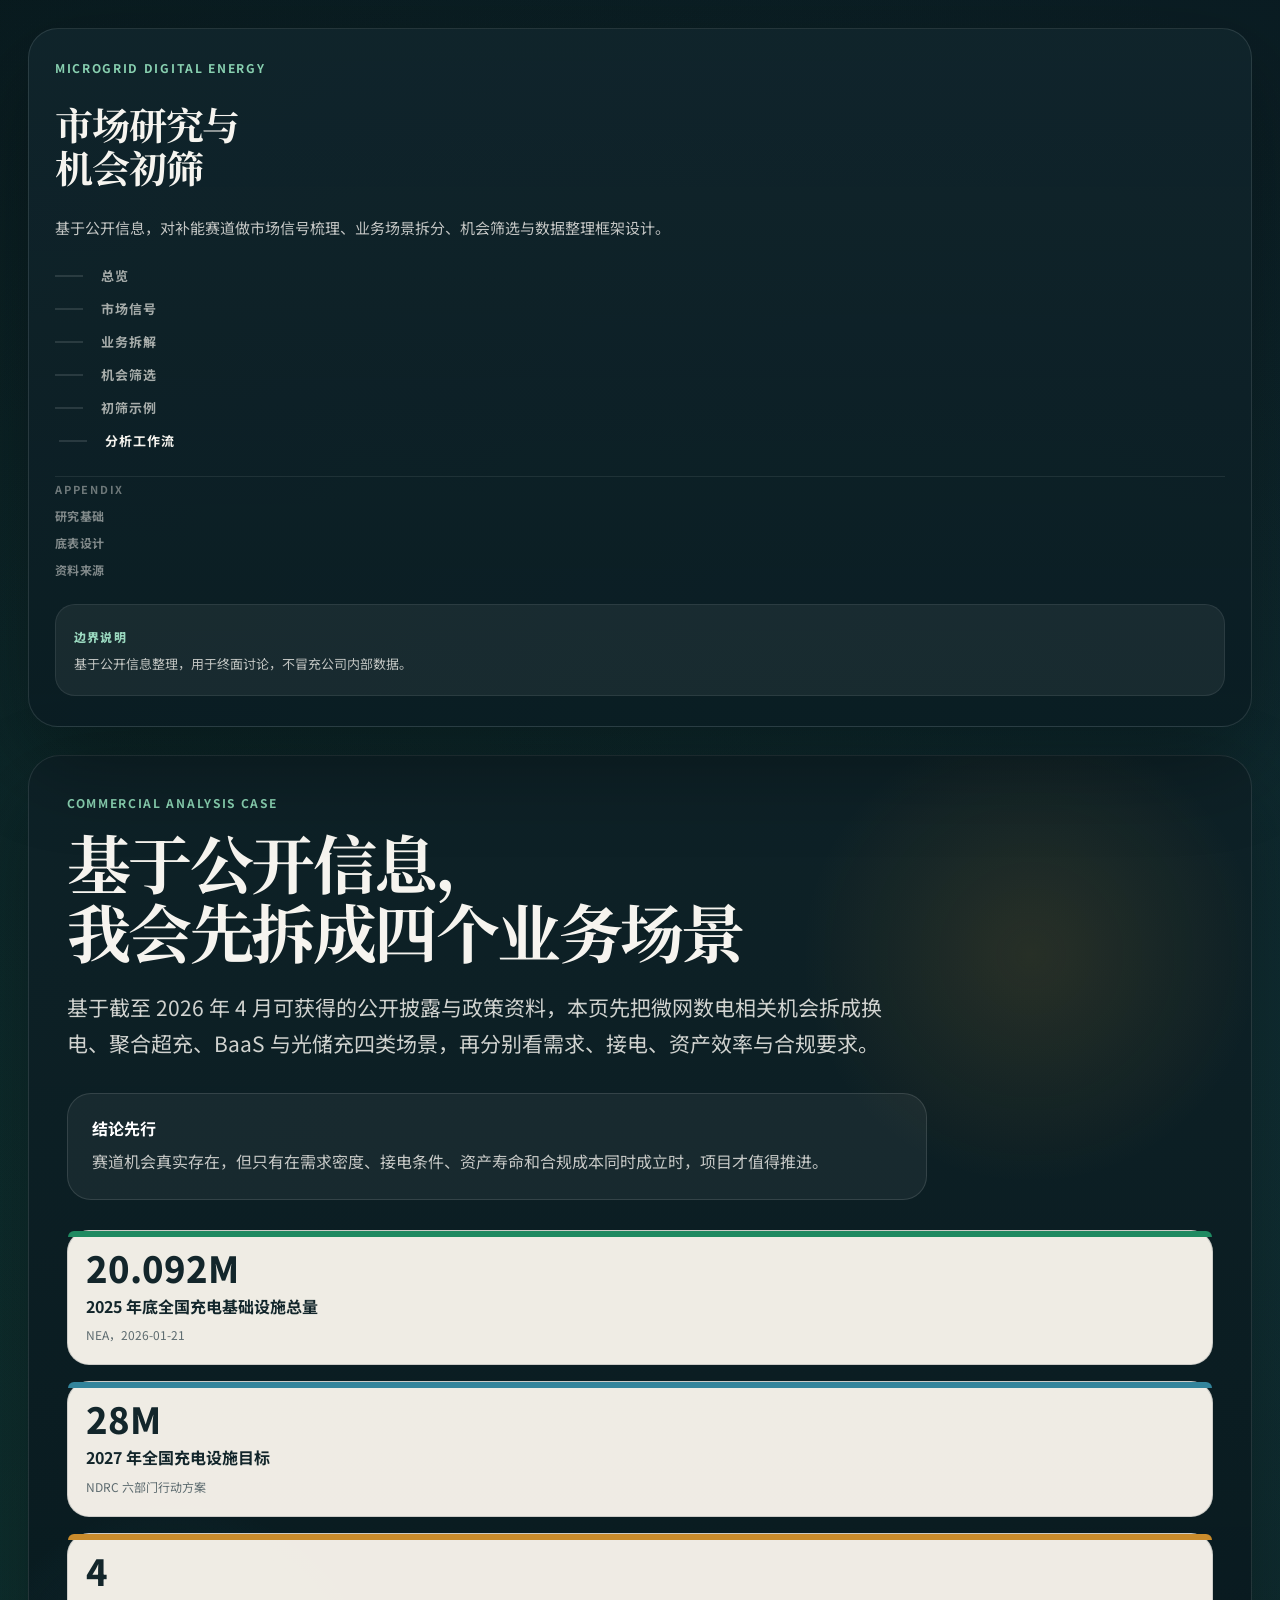
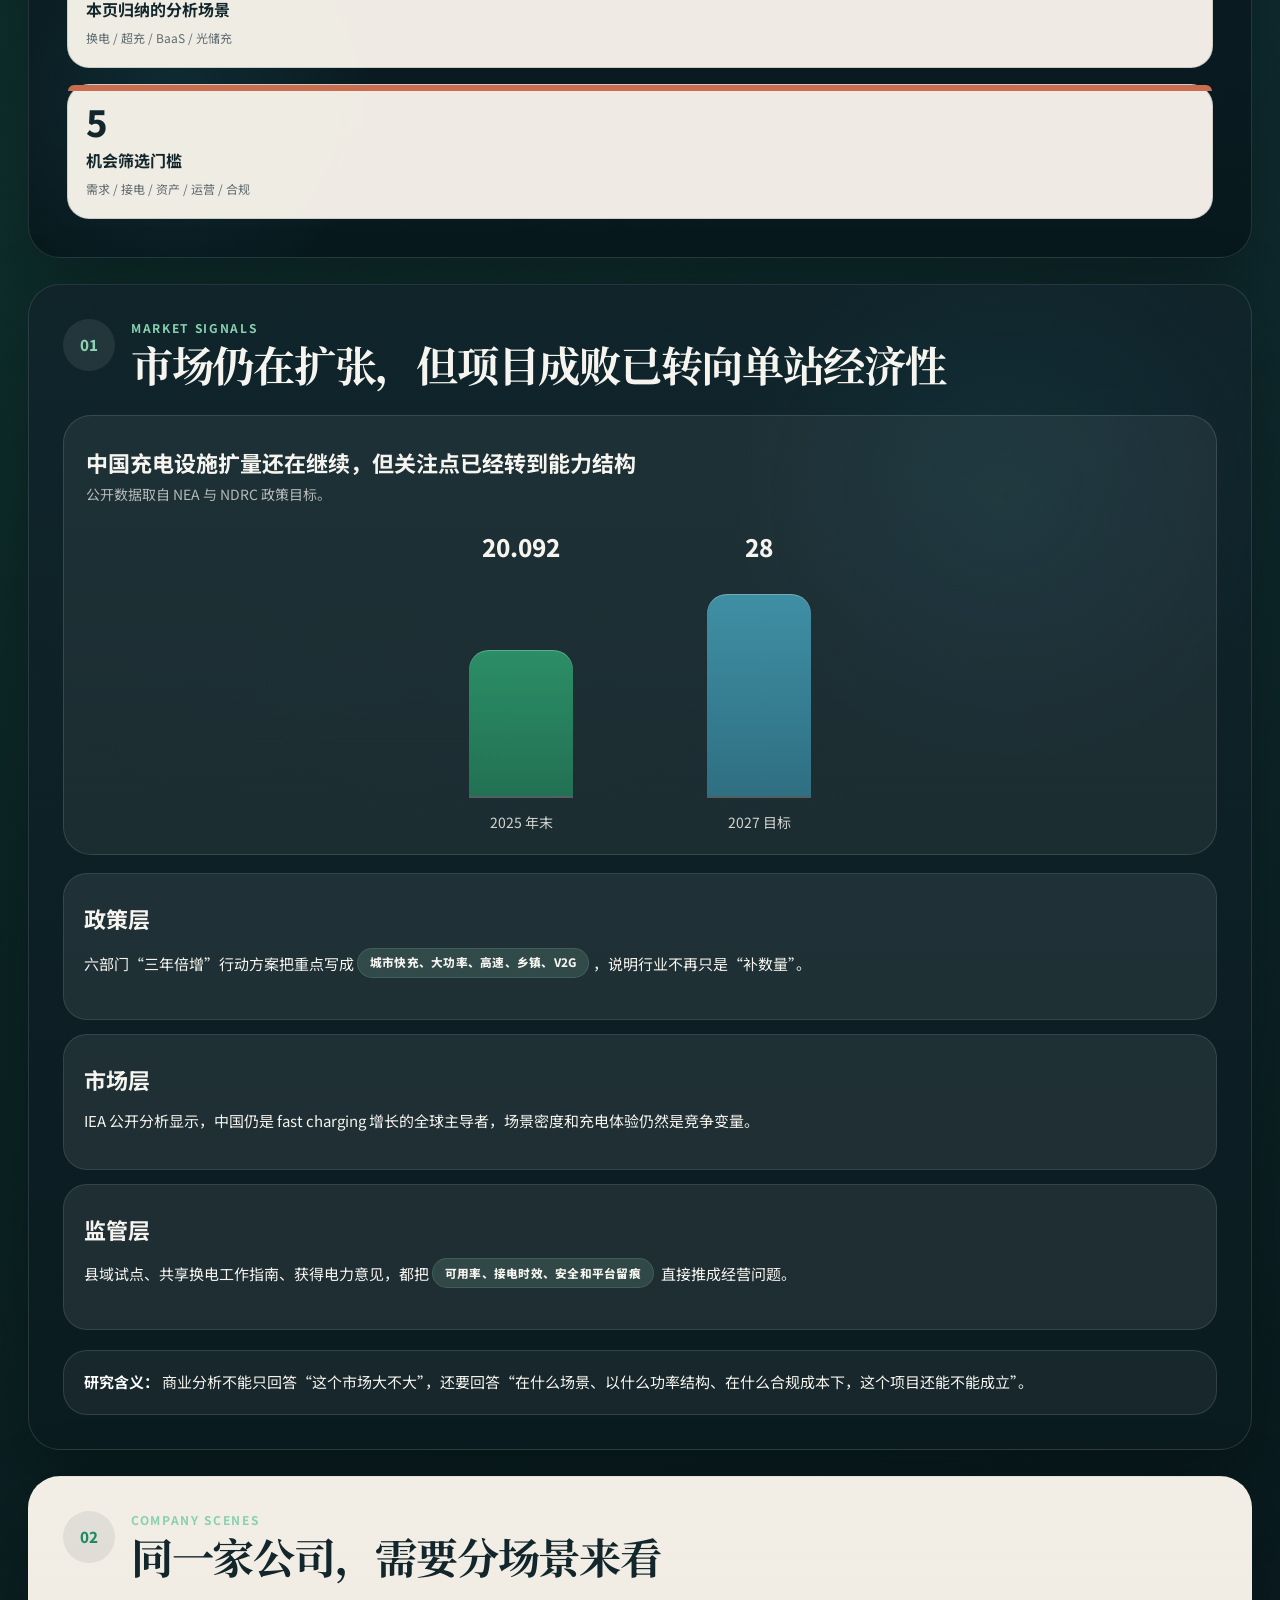
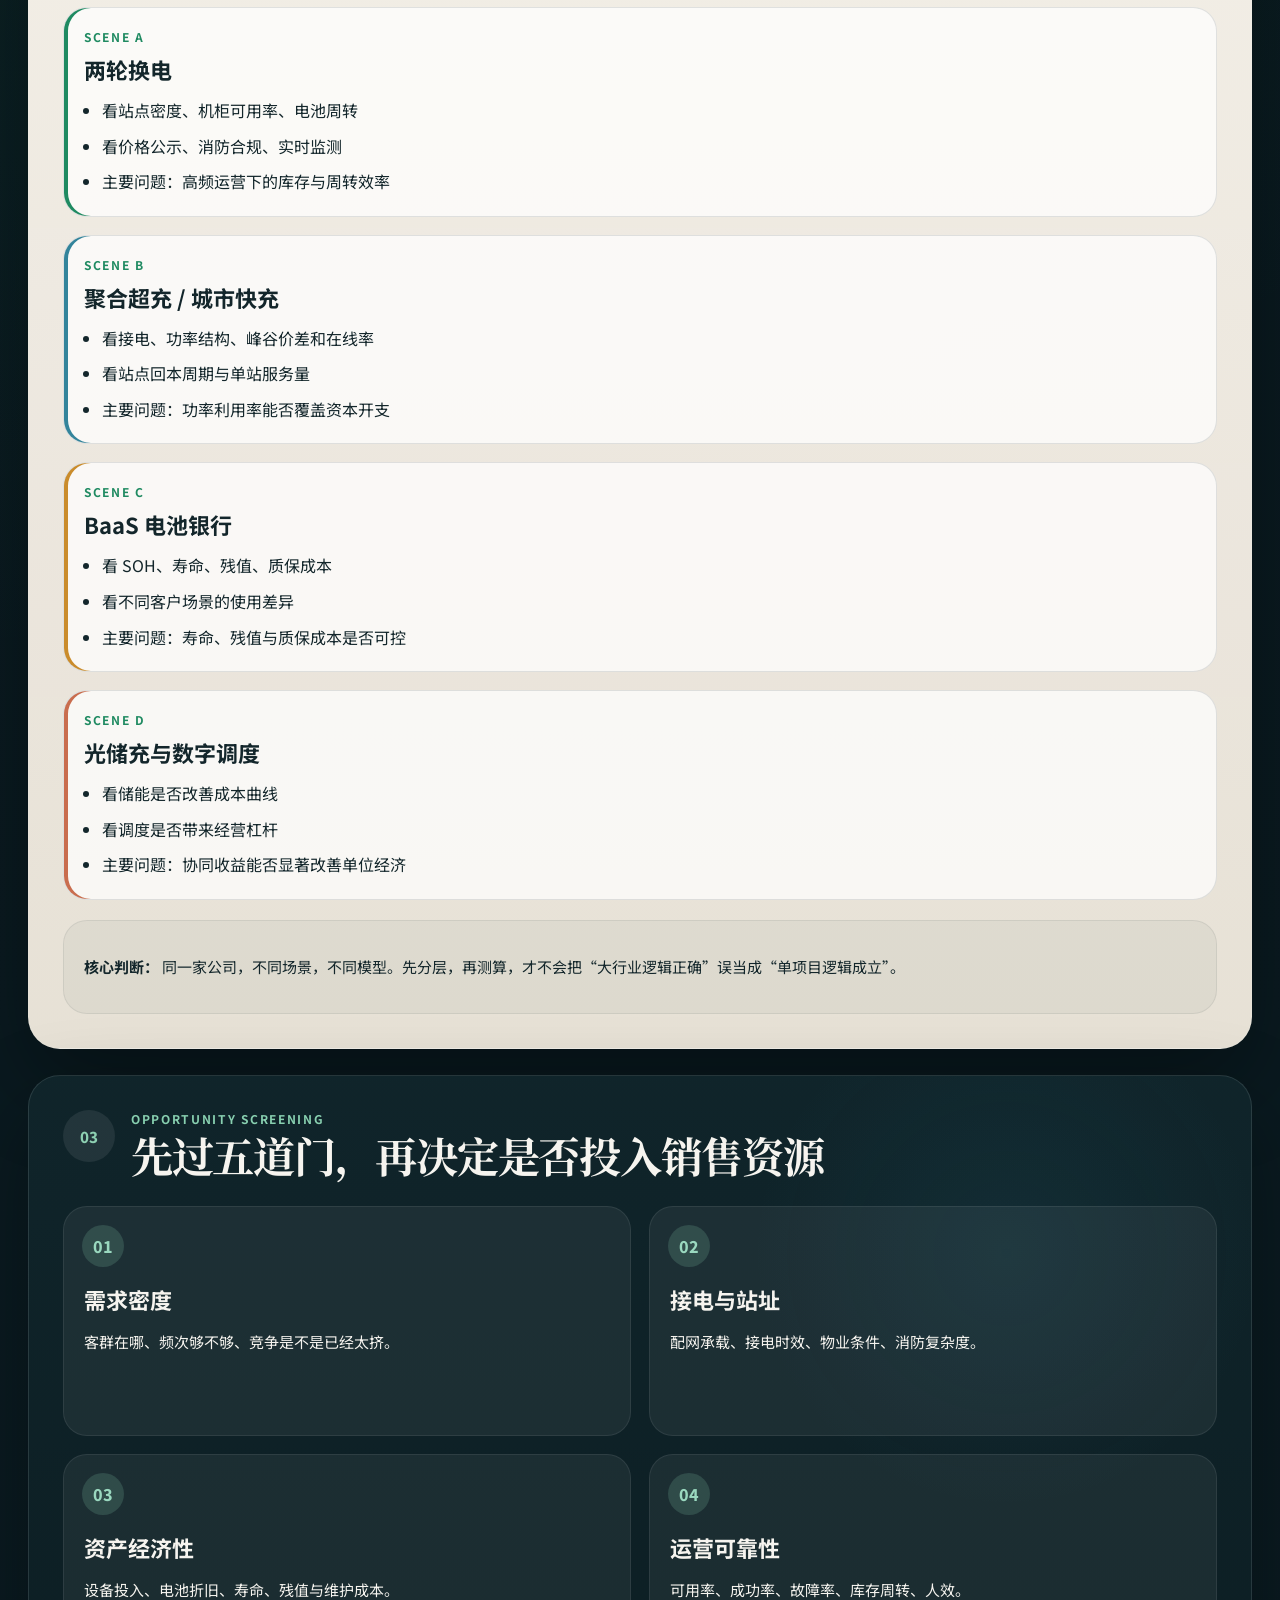
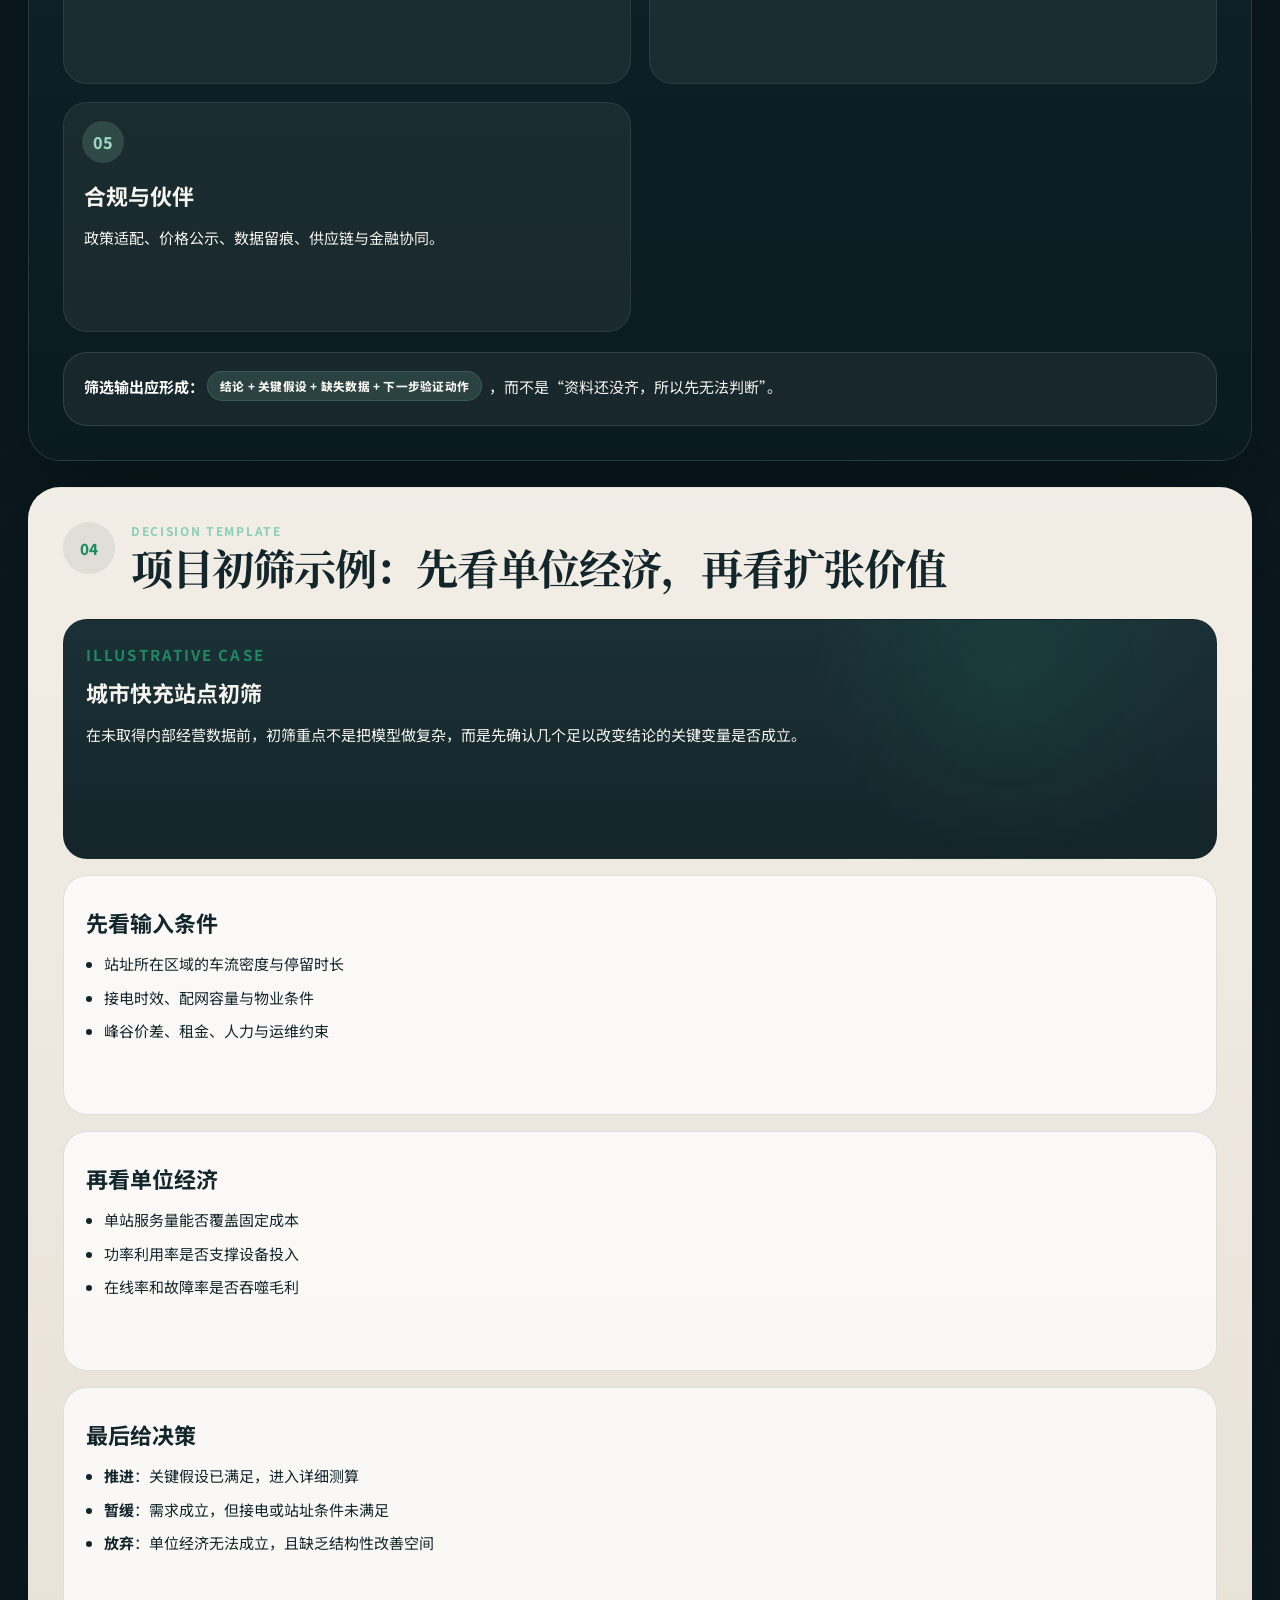
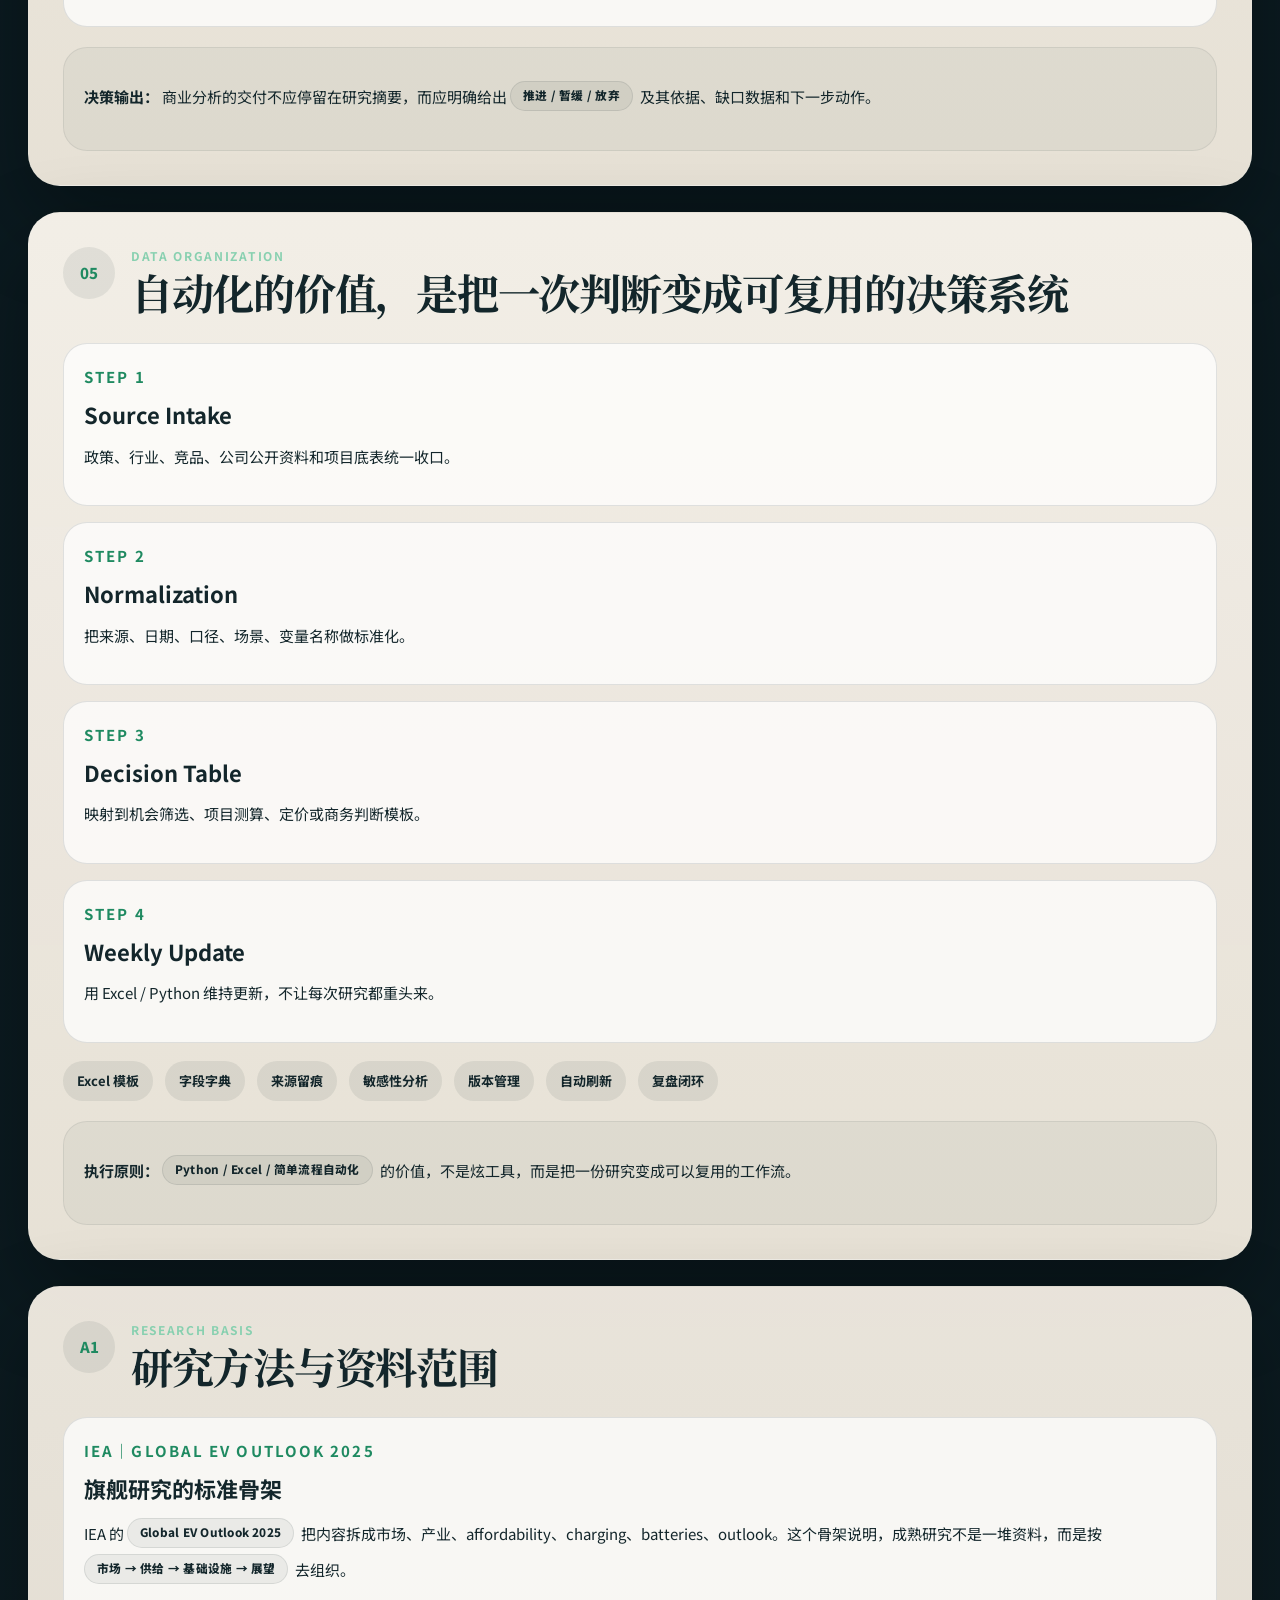
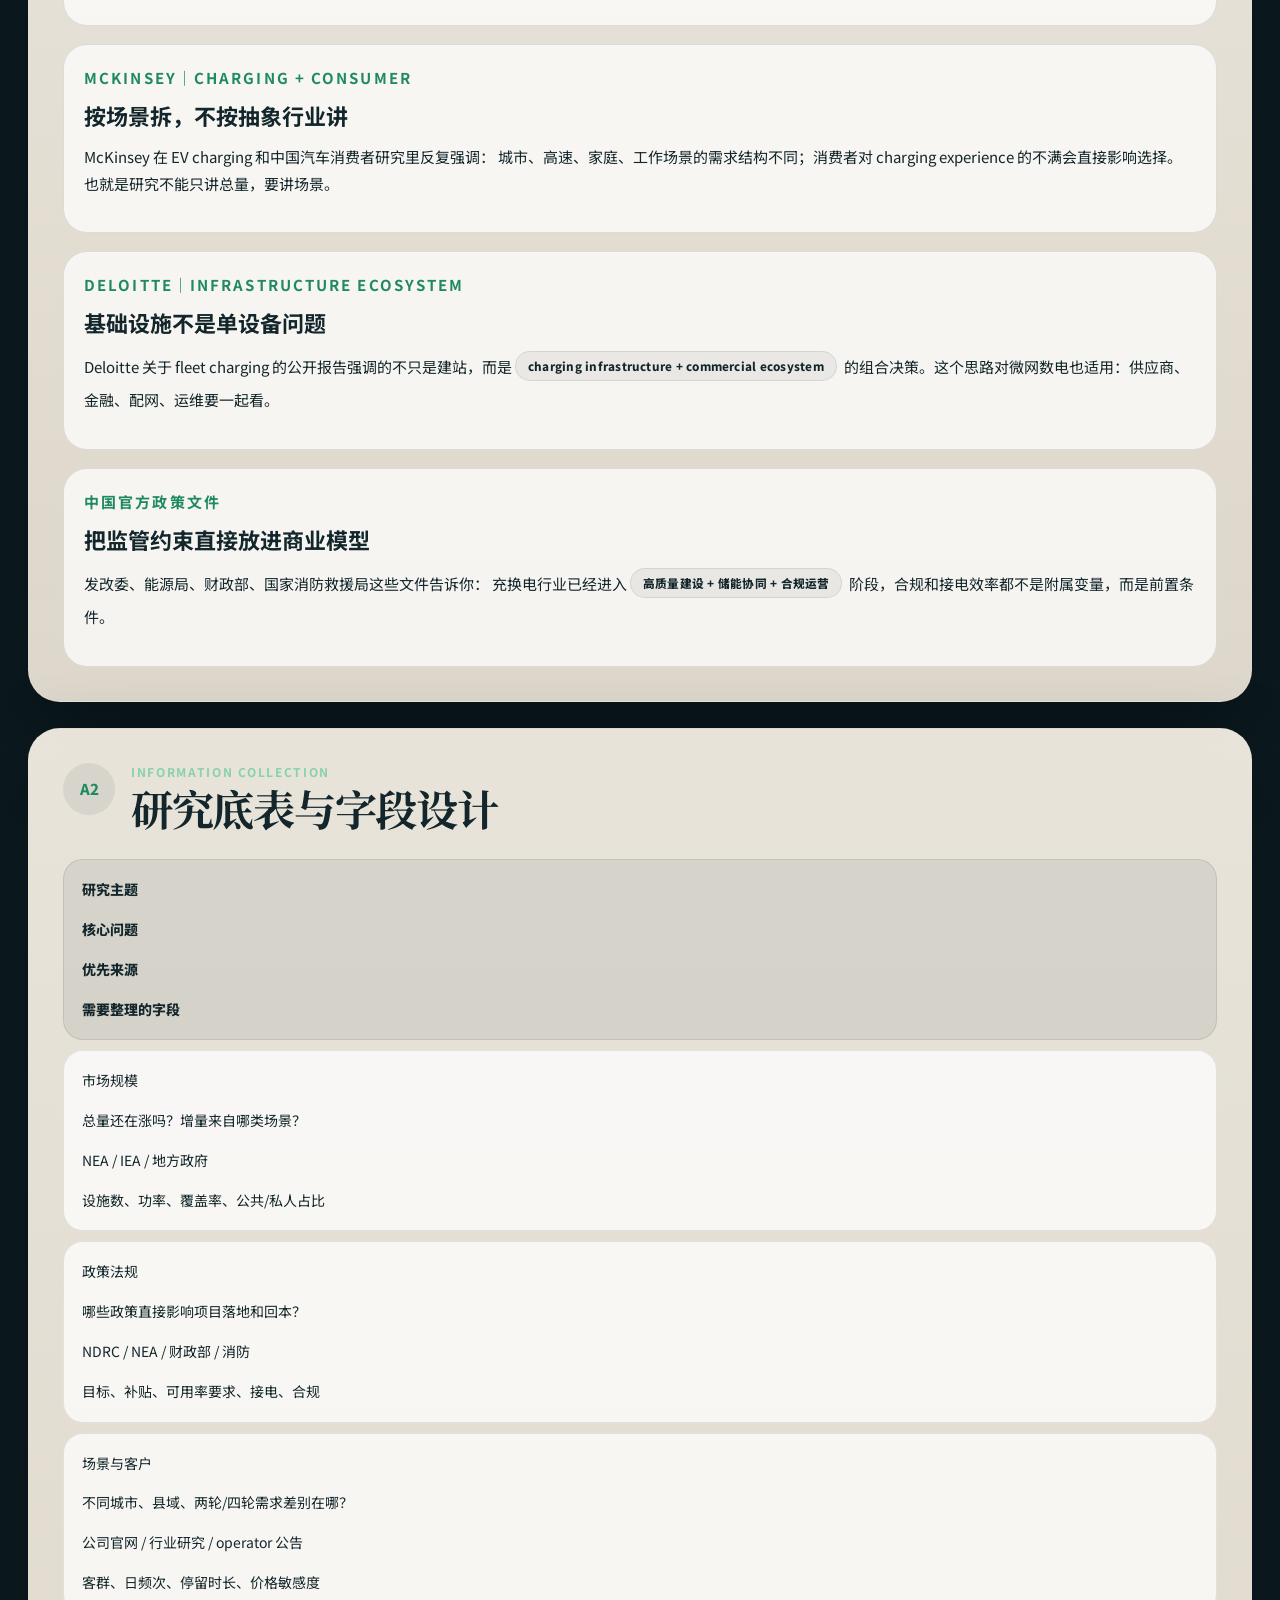
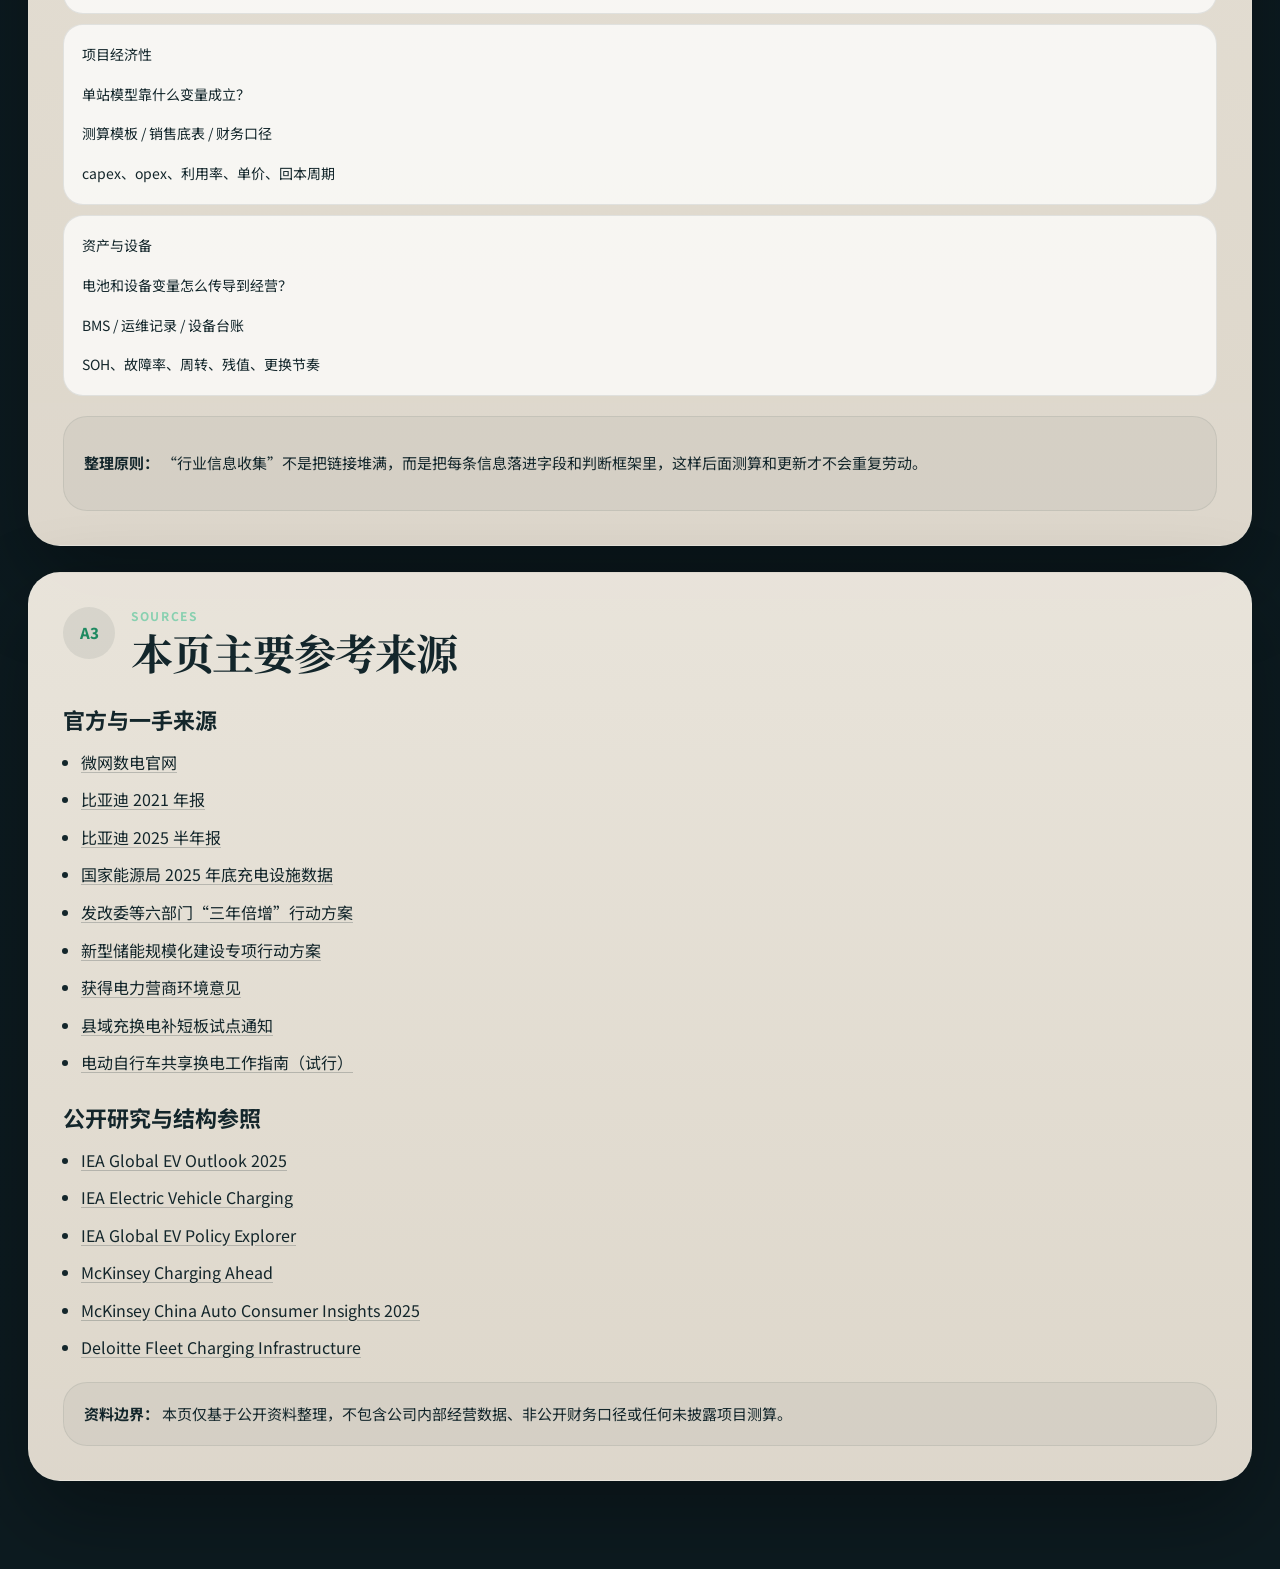
==== commit a304da10: "Tone down HTML wording" ====
--- a/index.html
+++ b/index.html
@@ -3,10 +3,10 @@
   <head>
     <meta charset="UTF-8" />
     <meta name="viewport" content="width=device-width, initial-scale=1.0" />
-    <title>微网数电｜市场研究与商业分析框架</title>
+    <title>微网数电｜市场研究与机会初筛</title>
     <meta
       name="description"
-      content="基于公开政策、公司披露与行业研究整理的微网数电市场研究与商业分析框架页面。"
+      content="基于公开政策、公司披露与行业研究整理的微网数电市场研究与机会初筛页面。"
     />
     <link rel="preconnect" href="https://fonts.googleapis.com" />
     <link rel="preconnect" href="https://fonts.gstatic.com" crossorigin />
@@ -21,7 +21,7 @@
       <aside class="side-rail">
         <div class="rail-inner">
           <p class="rail-kicker">Microgrid Digital Energy</p>
-          <h1>市场研究与<br />商业分析框架</h1>
+          <h1>市场研究与<br />机会初筛</h1>
           <p class="rail-summary">
             基于公开信息，对补能赛道做市场信号梳理、业务场景拆分、机会筛选与数据整理框架设计。
           </p>
@@ -53,9 +53,9 @@
         <section id="hero" class="hero-panel">
           <div class="hero-copy">
             <p class="eyebrow">Commercial Analysis Case</p>
-            <h2>微网数电不是一个模型，<br />而是四种不同的生意</h2>
+            <h2>基于公开信息，<br />我会先拆成四个业务场景</h2>
             <p class="lead">
-              基于截至 2026 年 4 月可获得的公开披露与政策资料，本页将微网数电相关机会归纳为换电、聚合超充、BaaS 与光储充四类业务场景，并分别评估其需求密度、接电约束、资产效率与合规要求。
+              基于截至 2026 年 4 月可获得的公开披露与政策资料，本页先把微网数电相关机会拆成换电、聚合超充、BaaS 与光储充四类场景，再分别看需求、接电、资产效率与合规要求。
             </p>
 
             <div class="hero-callout">
@@ -215,7 +215,7 @@
             <p class="section-index">02</p>
             <div>
               <p class="section-kicker">Company Scenes</p>
-              <h3>同一家公司，四套商业模型</h3>
+              <h3>同一家公司，需要分场景来看</h3>
             </div>
           </div>
 
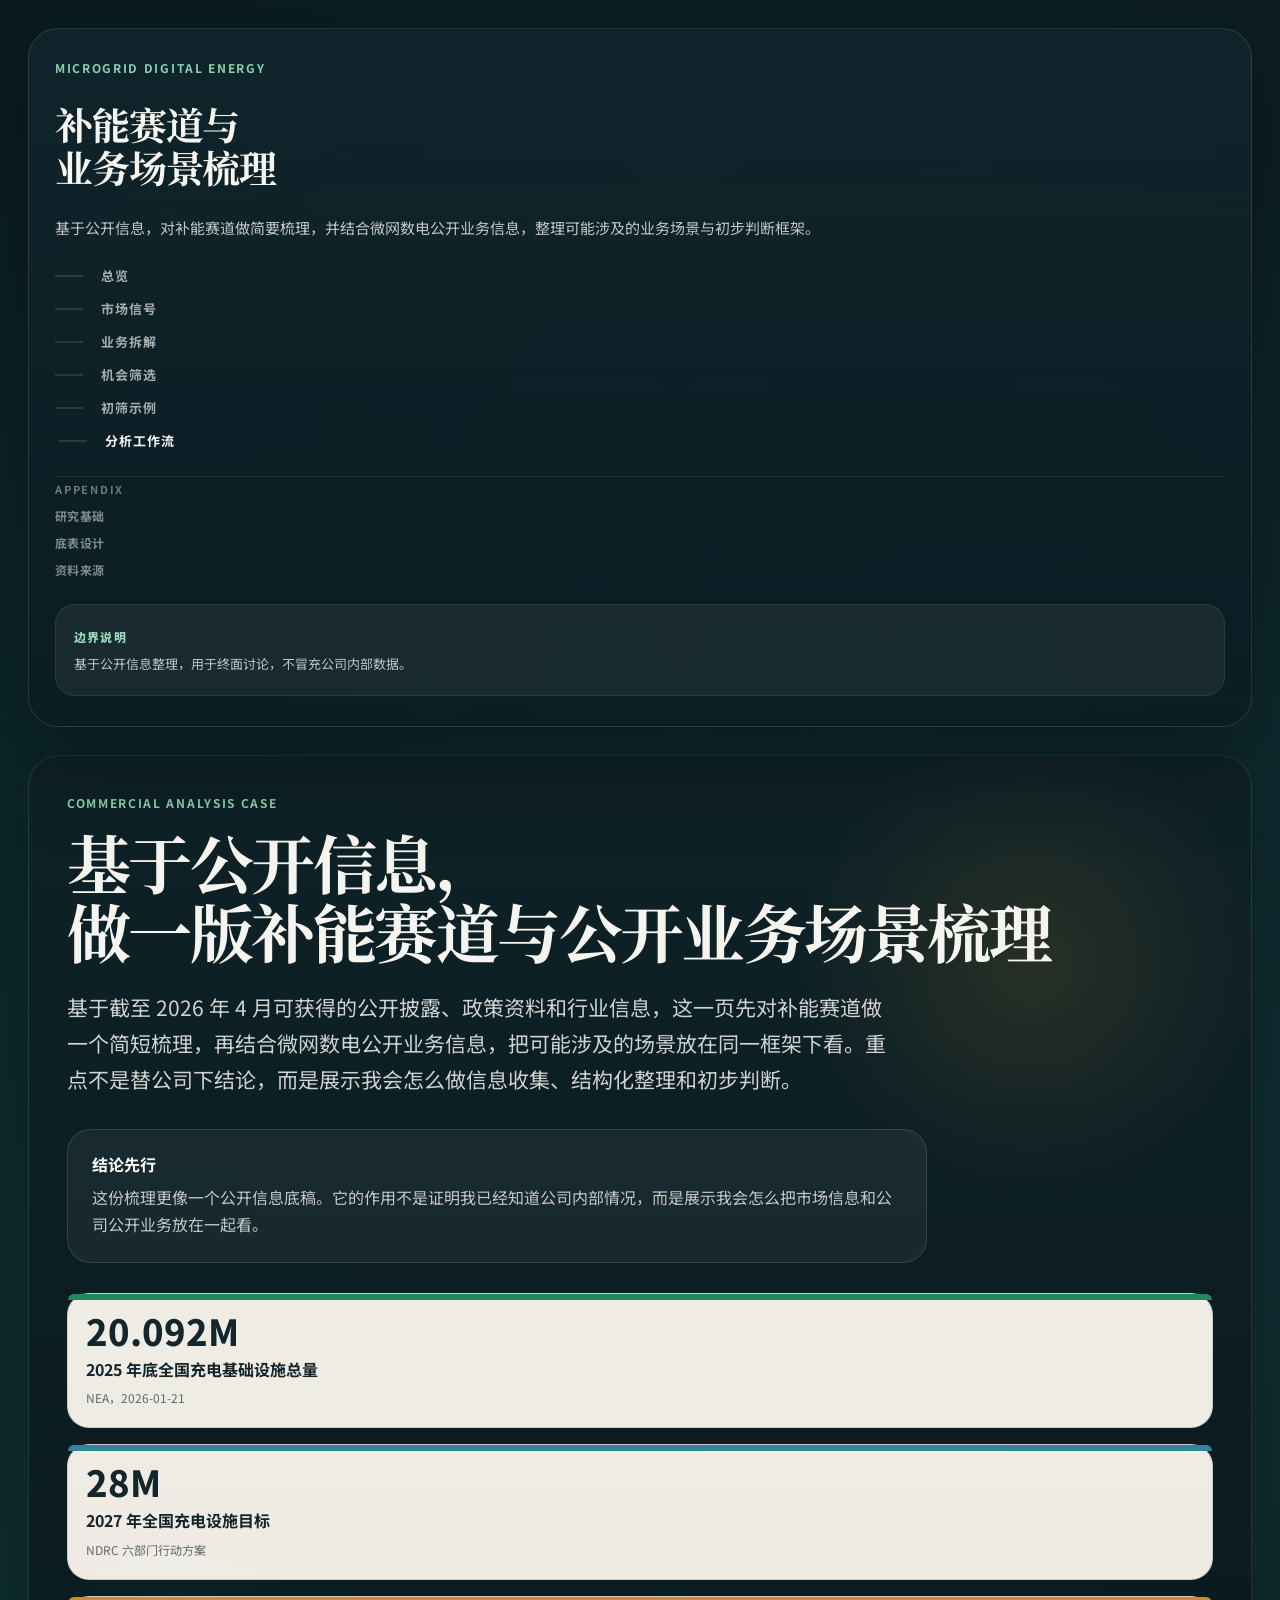
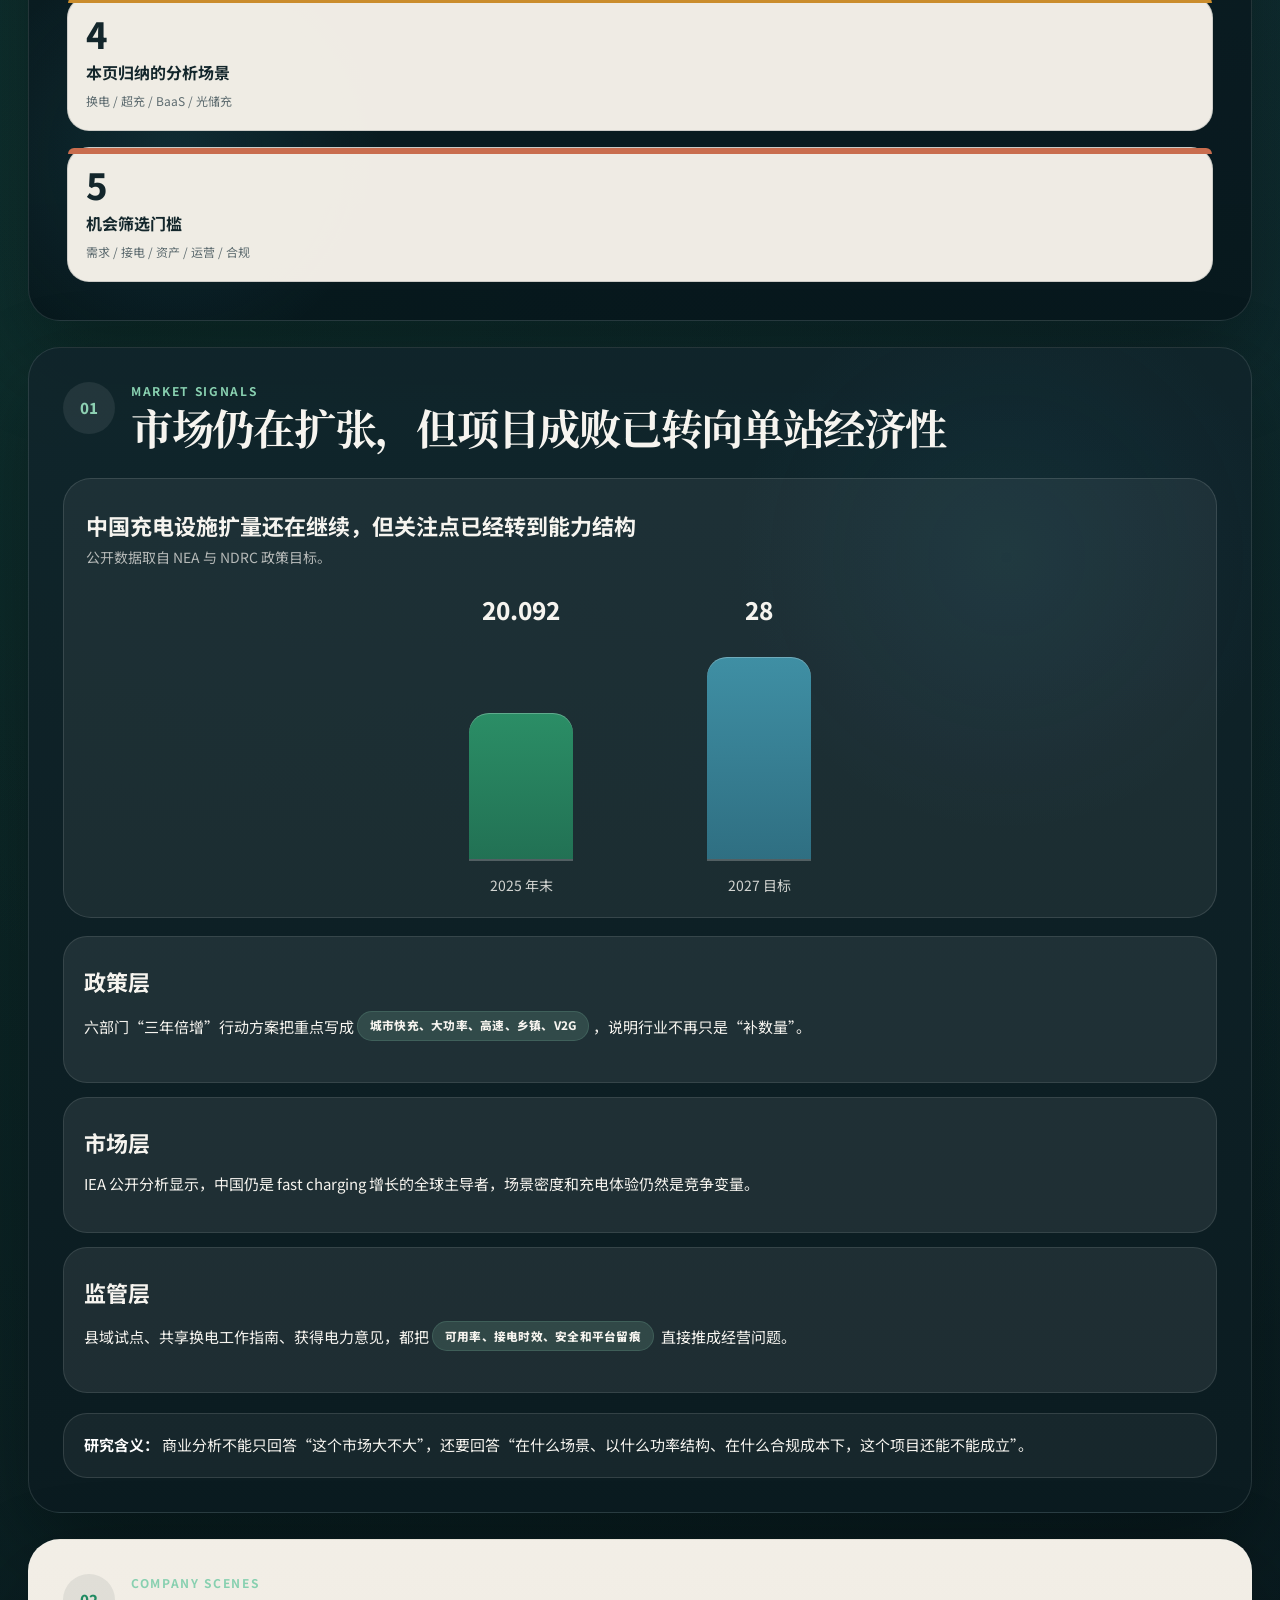
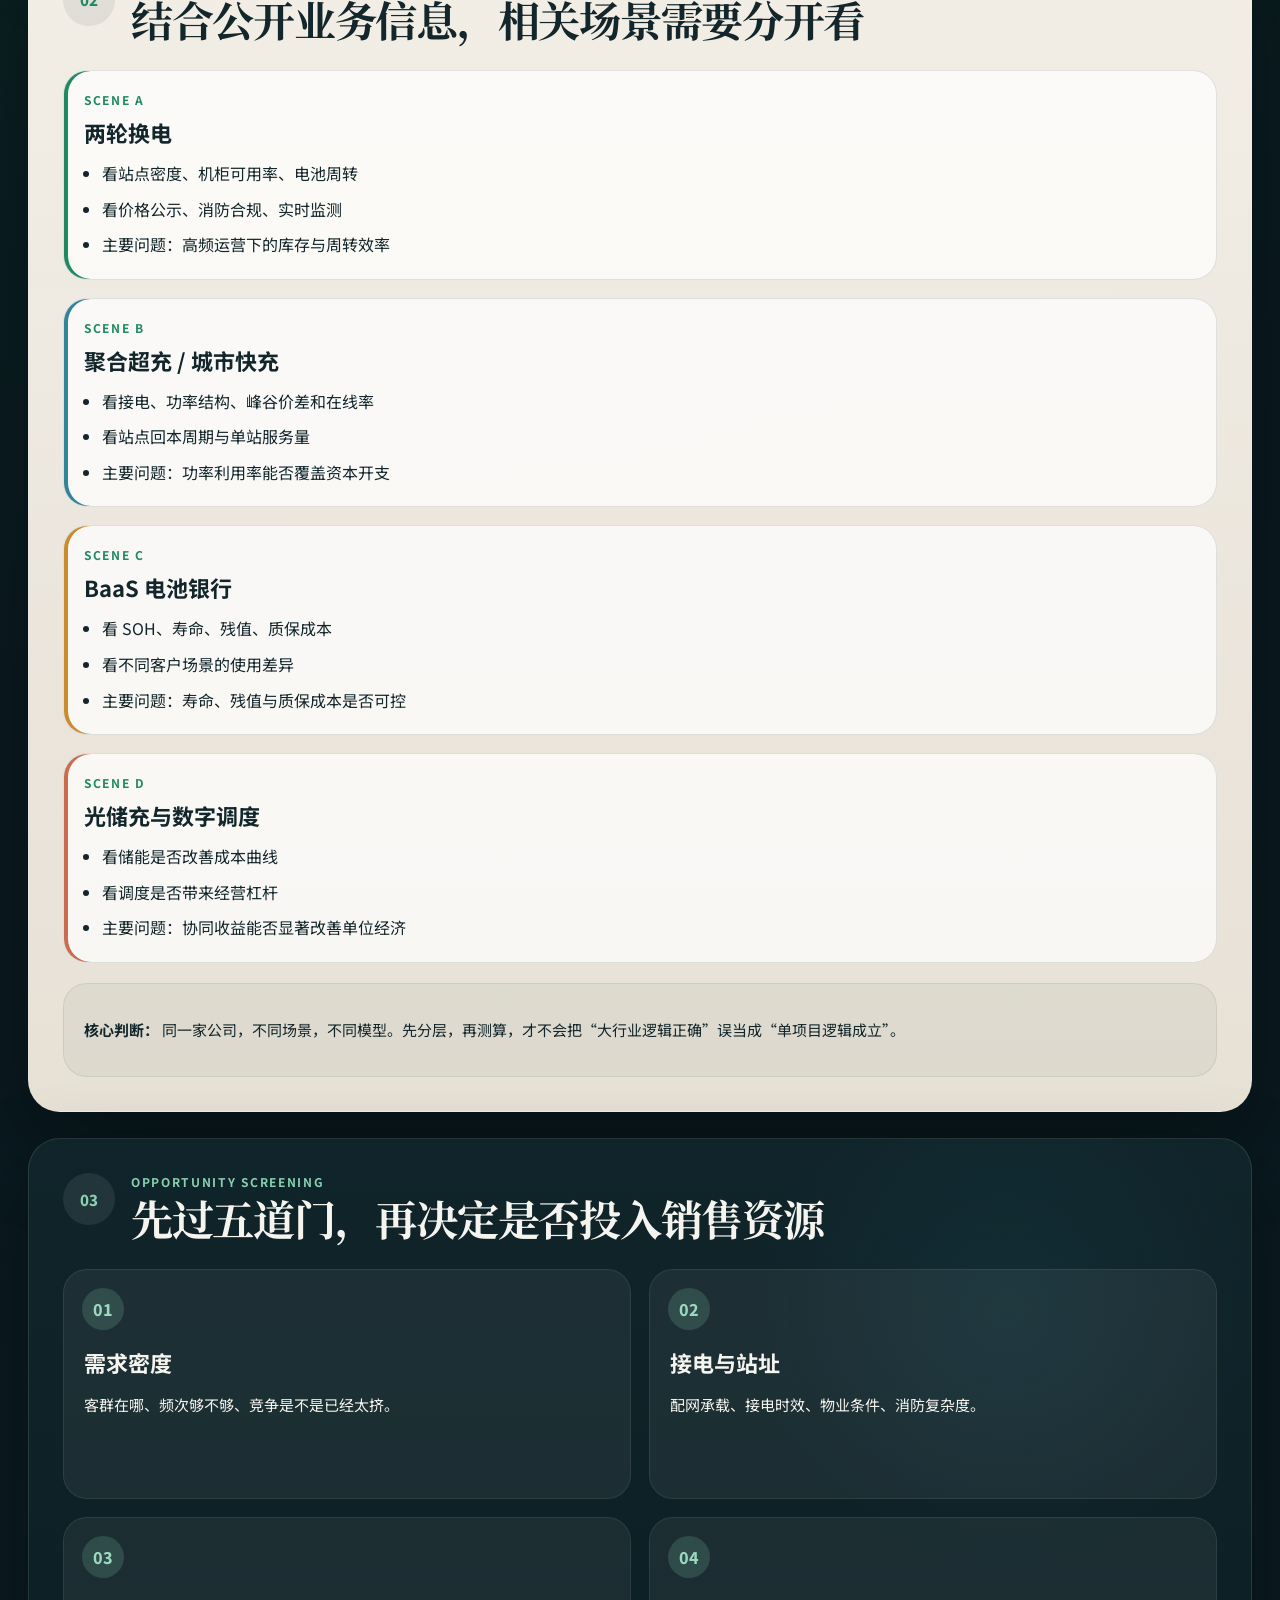
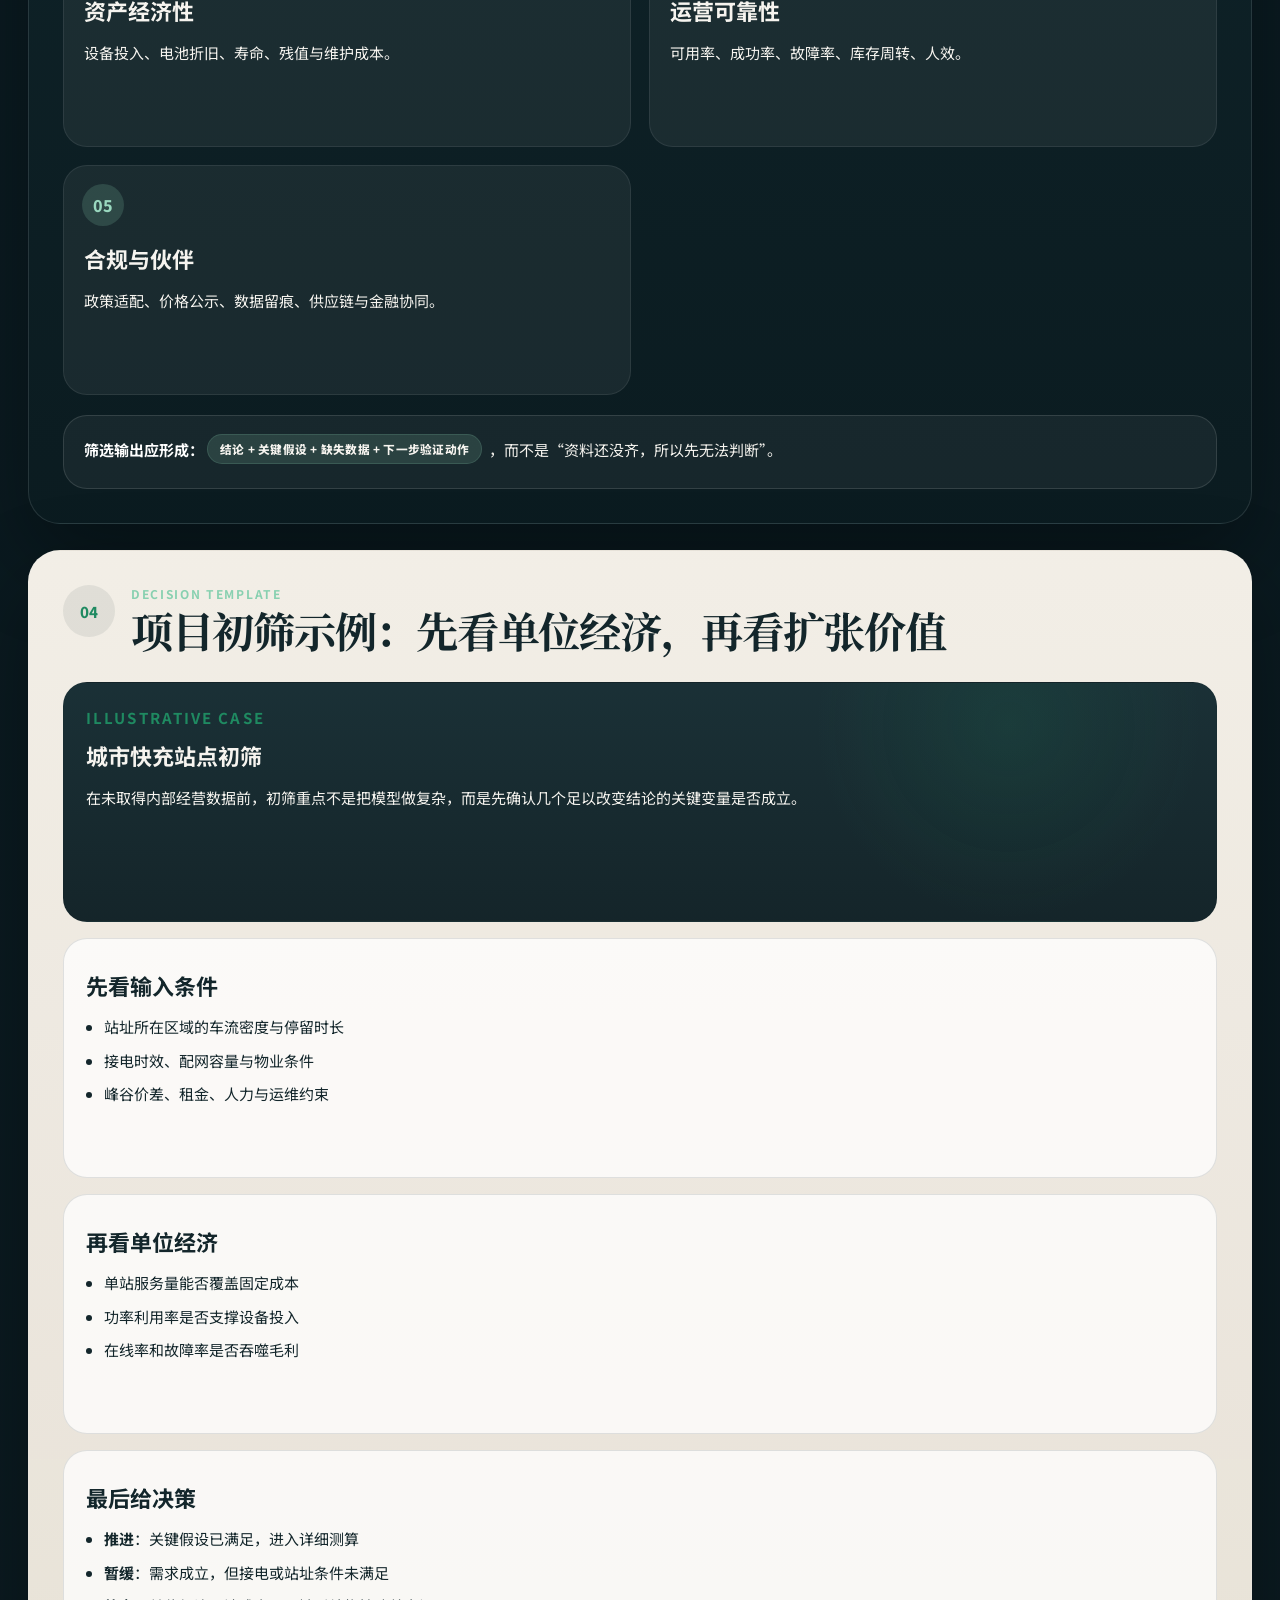
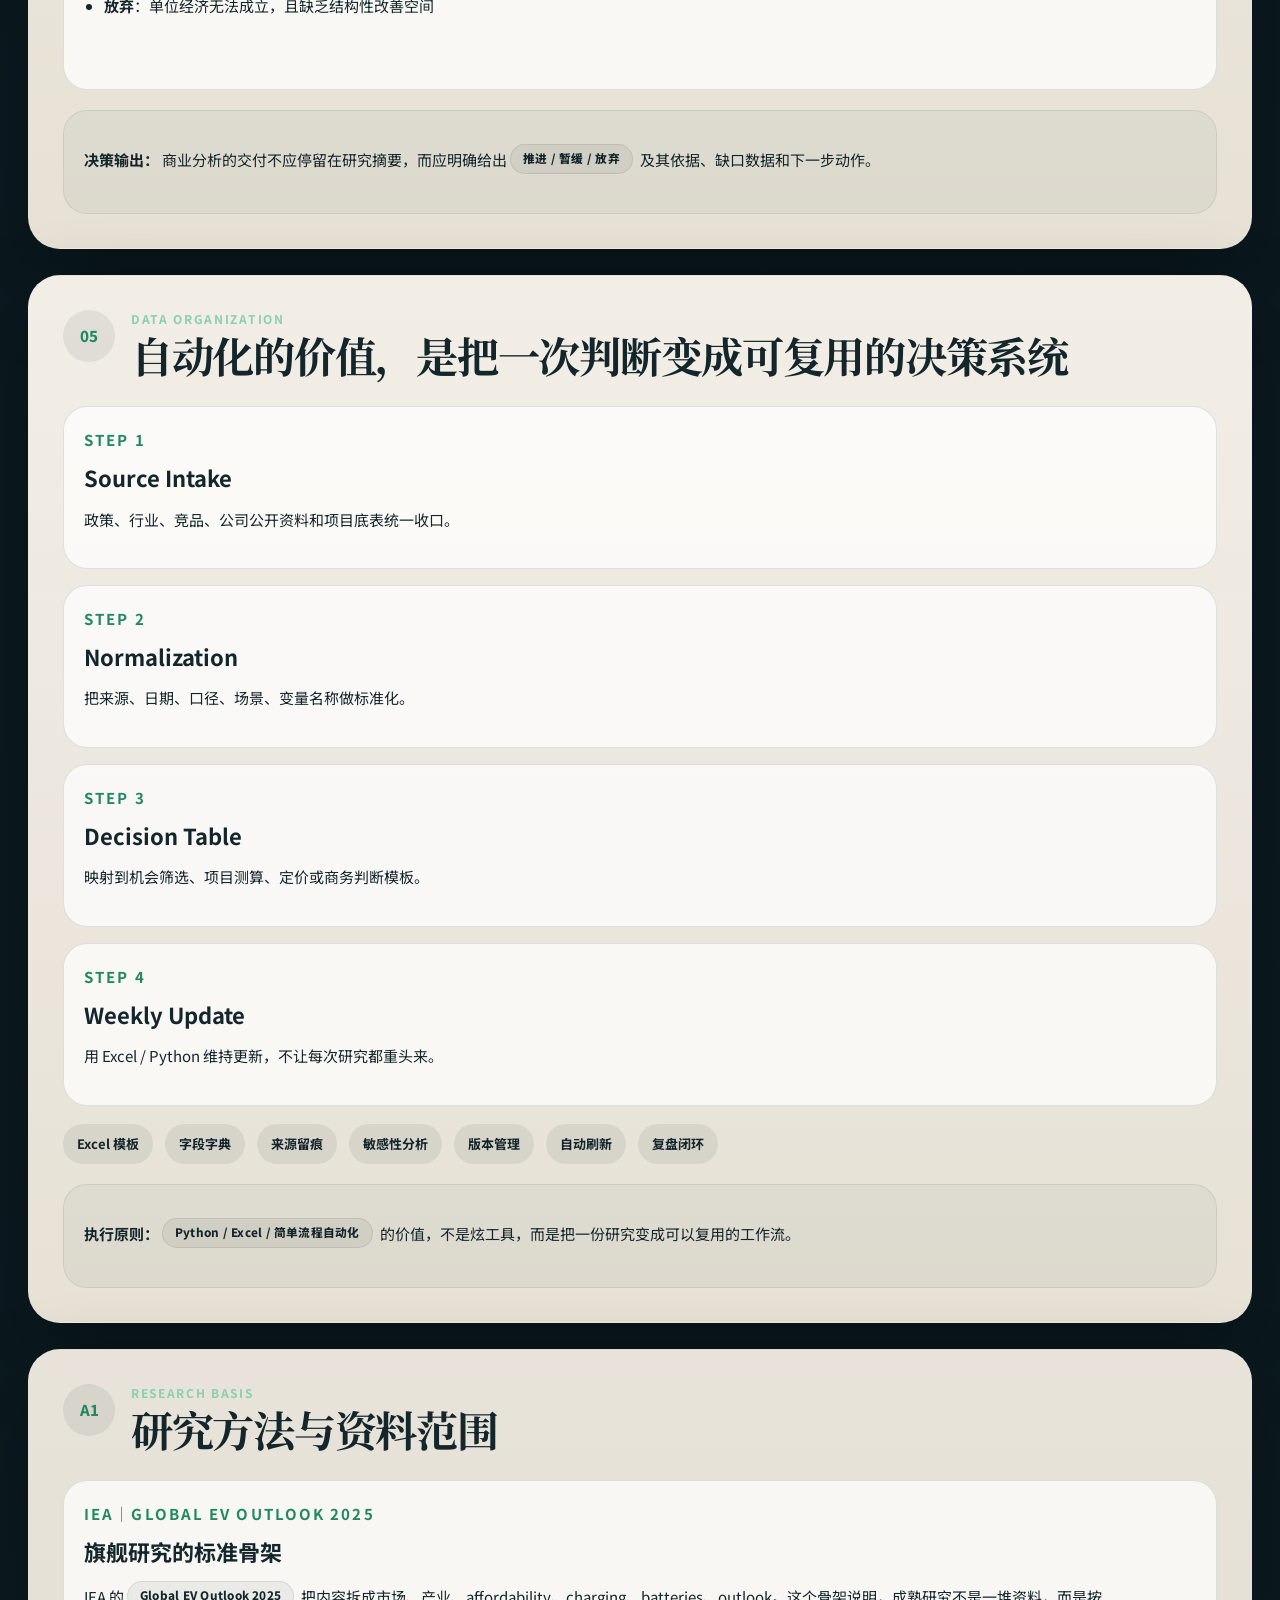
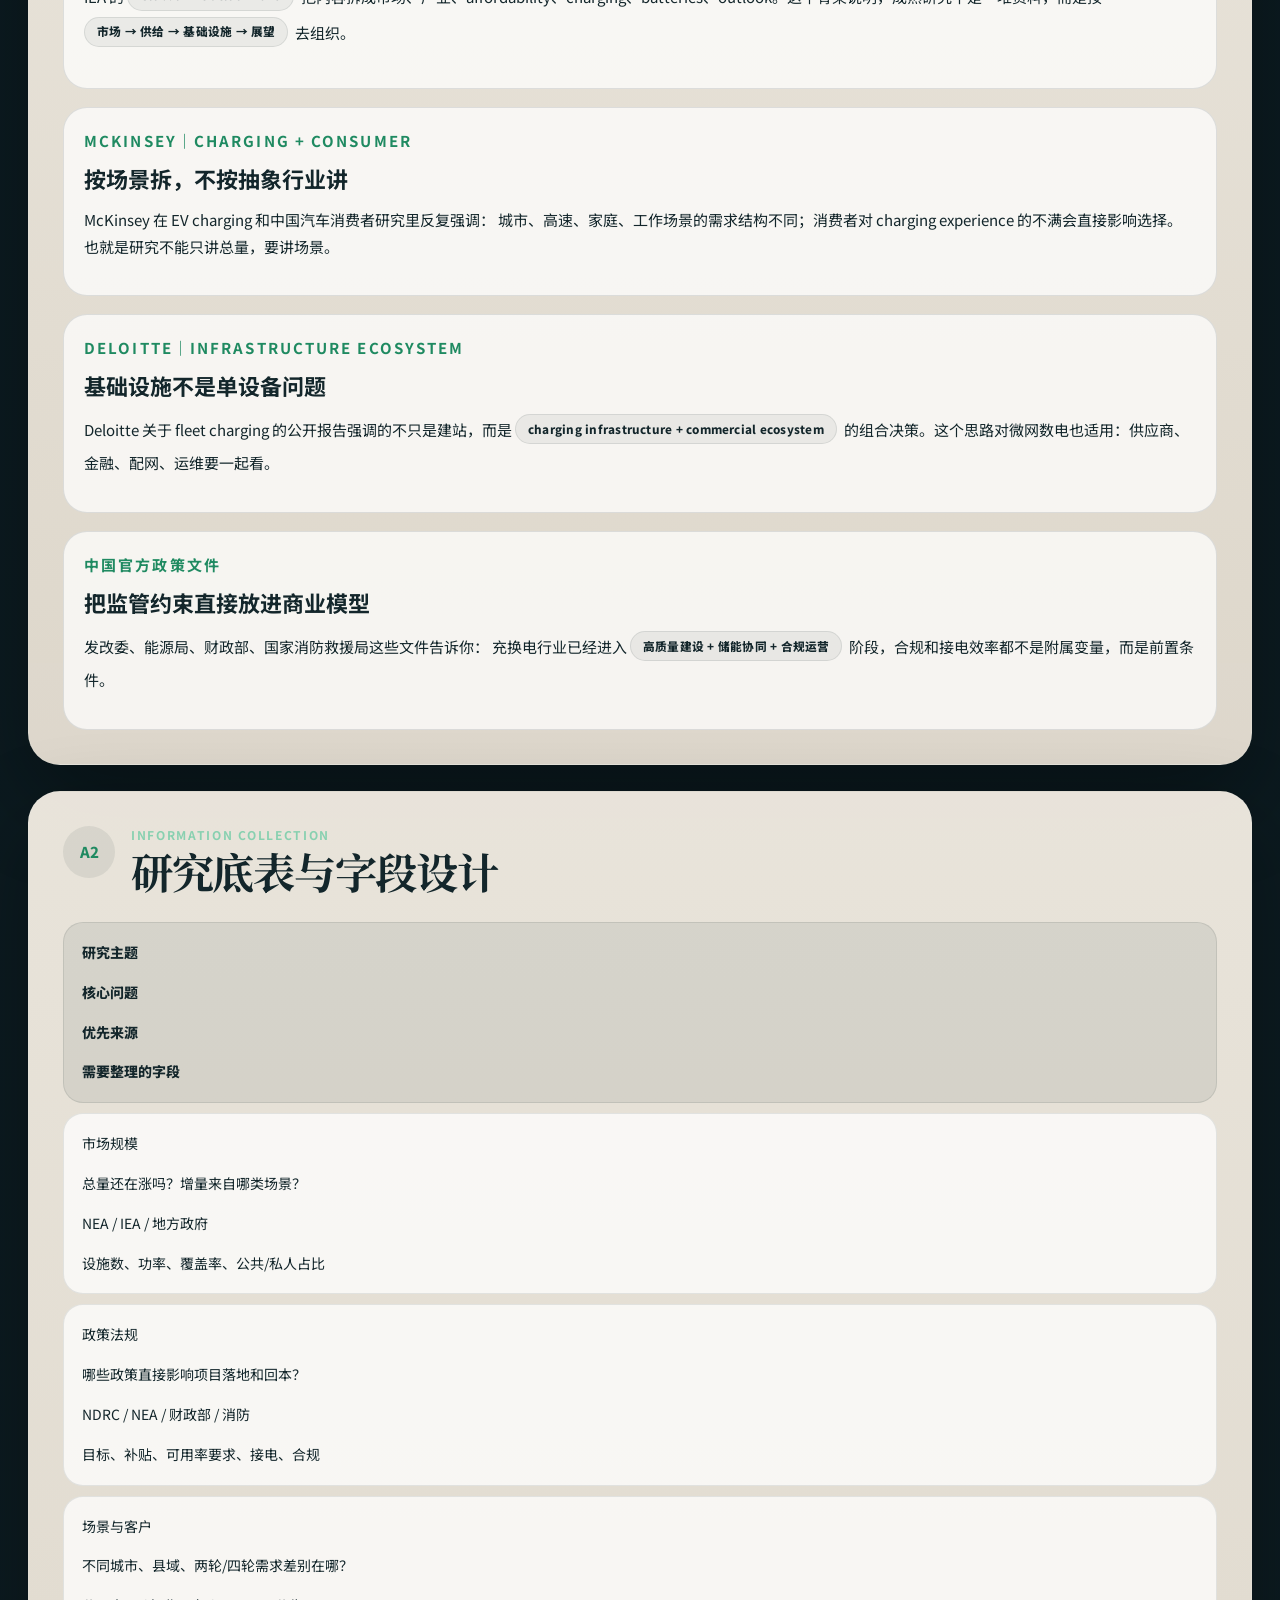
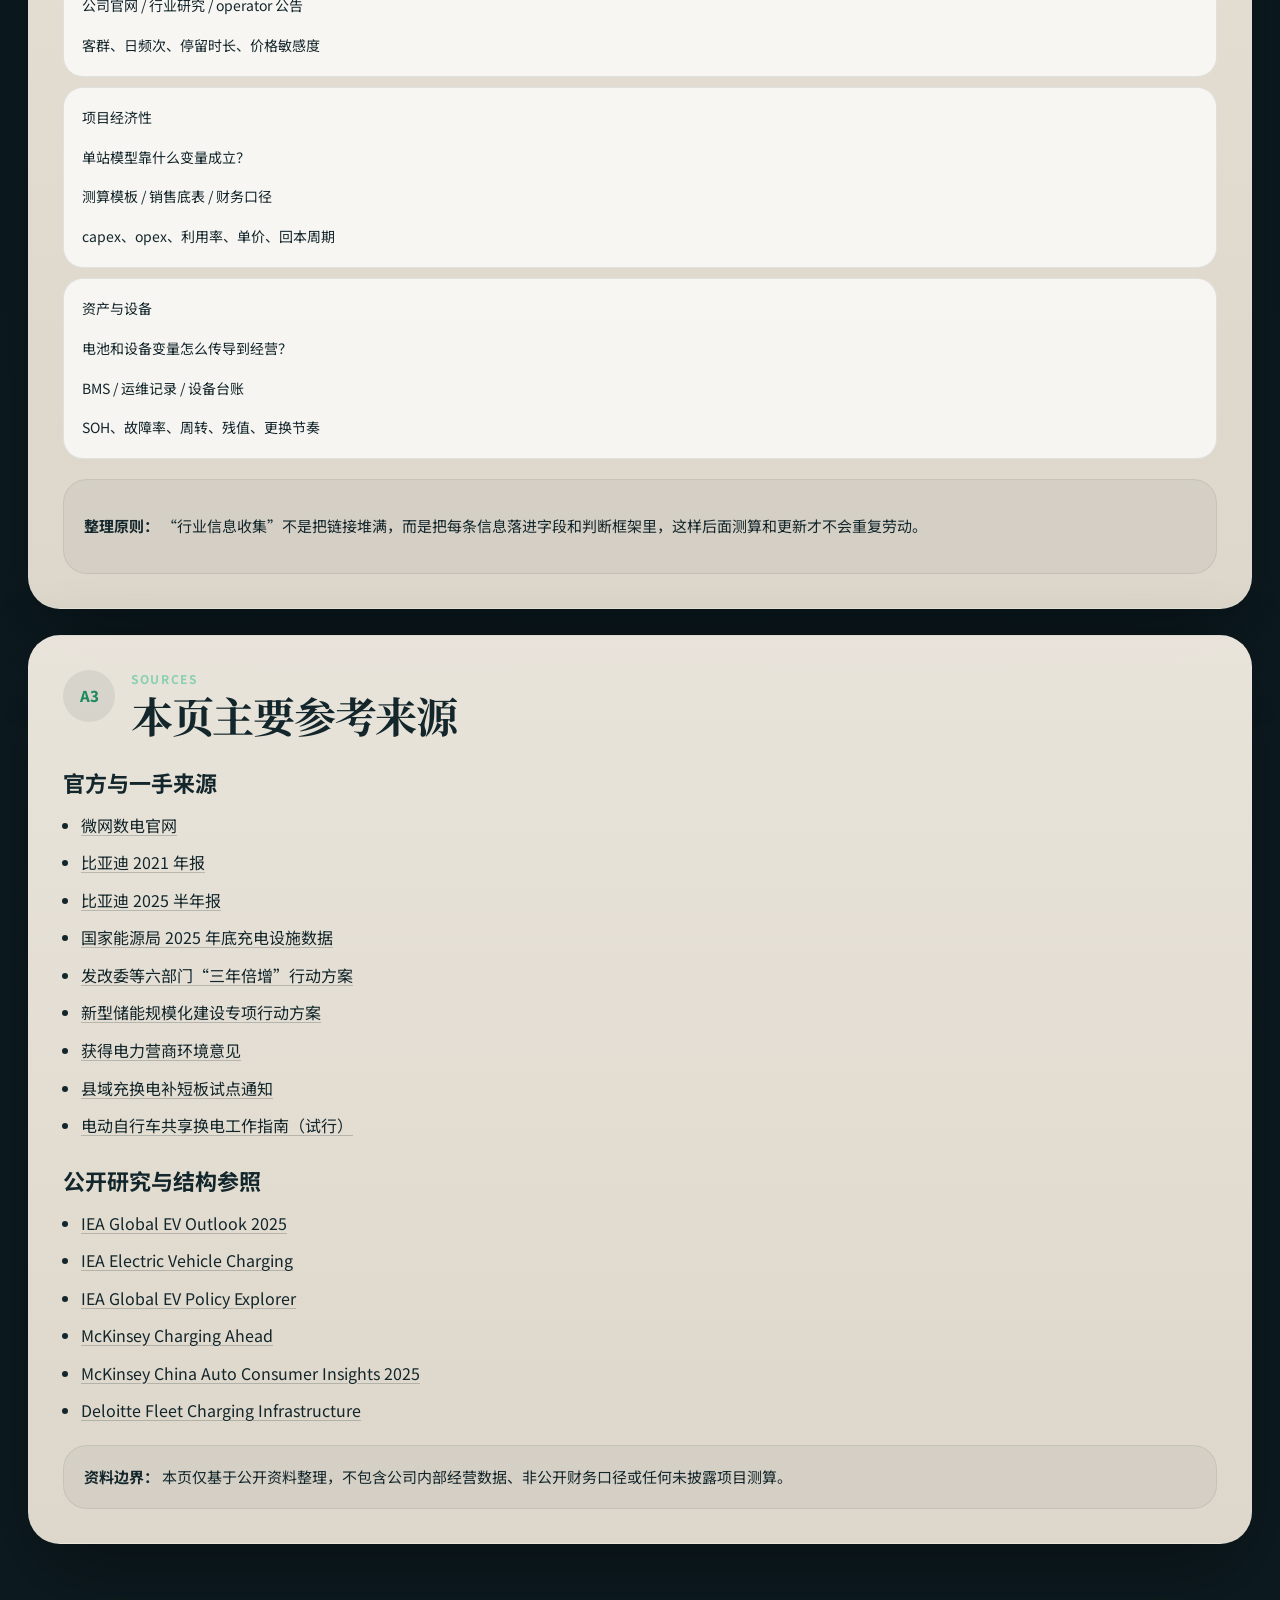
==== commit 9a932410: "Refine framing for interview showcase" ====
--- a/index.html
+++ b/index.html
@@ -3,10 +3,10 @@
   <head>
     <meta charset="UTF-8" />
     <meta name="viewport" content="width=device-width, initial-scale=1.0" />
-    <title>微网数电｜市场研究与机会初筛</title>
+    <title>微网数电｜补能赛道与公开业务场景梳理</title>
     <meta
       name="description"
-      content="基于公开政策、公司披露与行业研究整理的微网数电市场研究与机会初筛页面。"
+      content="基于公开政策、公司披露与行业研究整理的补能赛道与微网数电公开业务场景初步梳理页面。"
     />
     <link rel="preconnect" href="https://fonts.googleapis.com" />
     <link rel="preconnect" href="https://fonts.gstatic.com" crossorigin />
@@ -21,9 +21,9 @@
       <aside class="side-rail">
         <div class="rail-inner">
           <p class="rail-kicker">Microgrid Digital Energy</p>
-          <h1>市场研究与<br />机会初筛</h1>
+          <h1>补能赛道与<br />业务场景梳理</h1>
           <p class="rail-summary">
-            基于公开信息，对补能赛道做市场信号梳理、业务场景拆分、机会筛选与数据整理框架设计。
+            基于公开信息，对补能赛道做简要梳理，并结合微网数电公开业务信息，整理可能涉及的业务场景与初步判断框架。
           </p>
 
           <nav class="rail-nav" aria-label="页面目录">
@@ -53,15 +53,15 @@
         <section id="hero" class="hero-panel">
           <div class="hero-copy">
             <p class="eyebrow">Commercial Analysis Case</p>
-            <h2>基于公开信息，<br />我会先拆成四个业务场景</h2>
+            <h2>基于公开信息，<br />做一版补能赛道与公开业务场景梳理</h2>
             <p class="lead">
-              基于截至 2026 年 4 月可获得的公开披露与政策资料，本页先把微网数电相关机会拆成换电、聚合超充、BaaS 与光储充四类场景，再分别看需求、接电、资产效率与合规要求。
+              基于截至 2026 年 4 月可获得的公开披露、政策资料和行业信息，这一页先对补能赛道做一个简短梳理，再结合微网数电公开业务信息，把可能涉及的场景放在同一框架下看。重点不是替公司下结论，而是展示我会怎么做信息收集、结构化整理和初步判断。
             </p>
 
             <div class="hero-callout">
               <strong>结论先行</strong>
               <p>
-                赛道机会真实存在，但只有在需求密度、接电条件、资产寿命和合规成本同时成立时，项目才值得推进。
+                这份梳理更像一个公开信息底稿。它的作用不是证明我已经知道公司内部情况，而是展示我会怎么把市场信息和公司公开业务放在一起看。
               </p>
             </div>
           </div>
@@ -215,7 +215,7 @@
             <p class="section-index">02</p>
             <div>
               <p class="section-kicker">Company Scenes</p>
-              <h3>同一家公司，需要分场景来看</h3>
+              <h3>结合公开业务信息，相关场景需要分开看</h3>
             </div>
           </div>
 
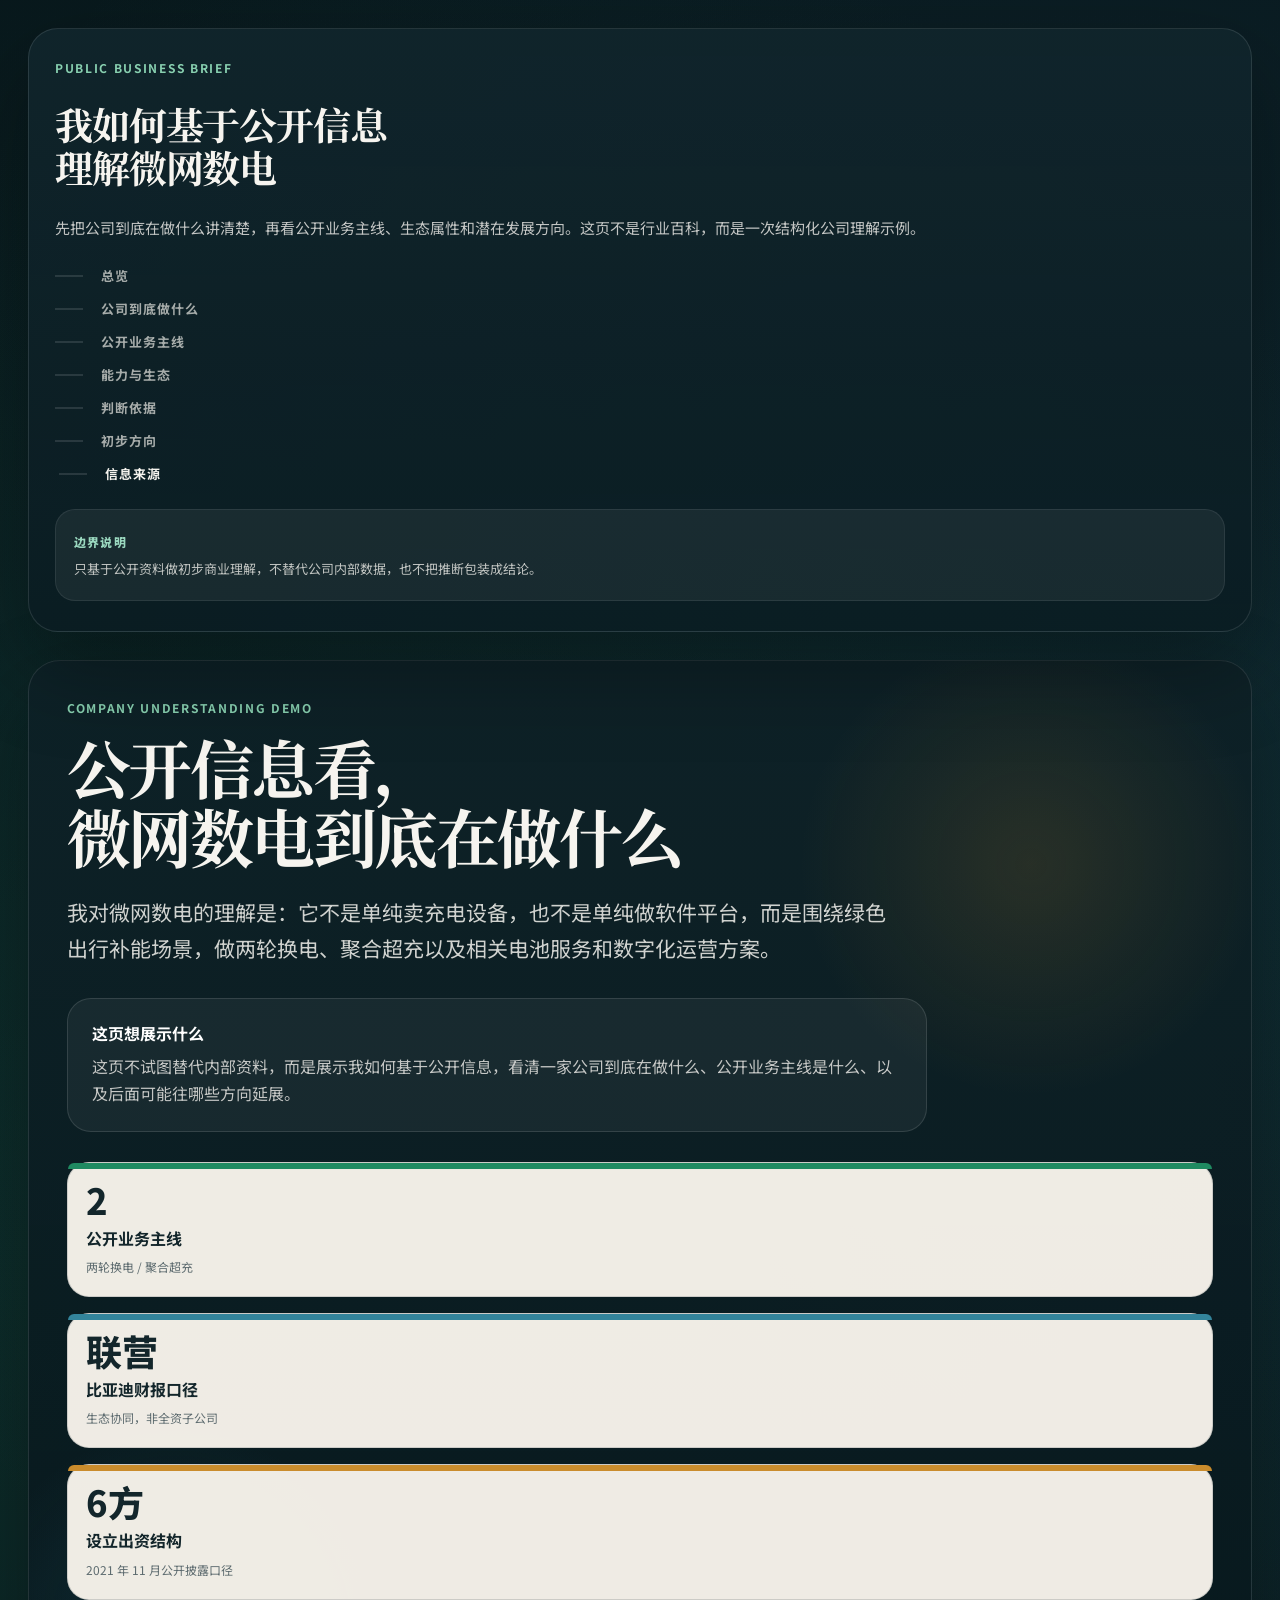
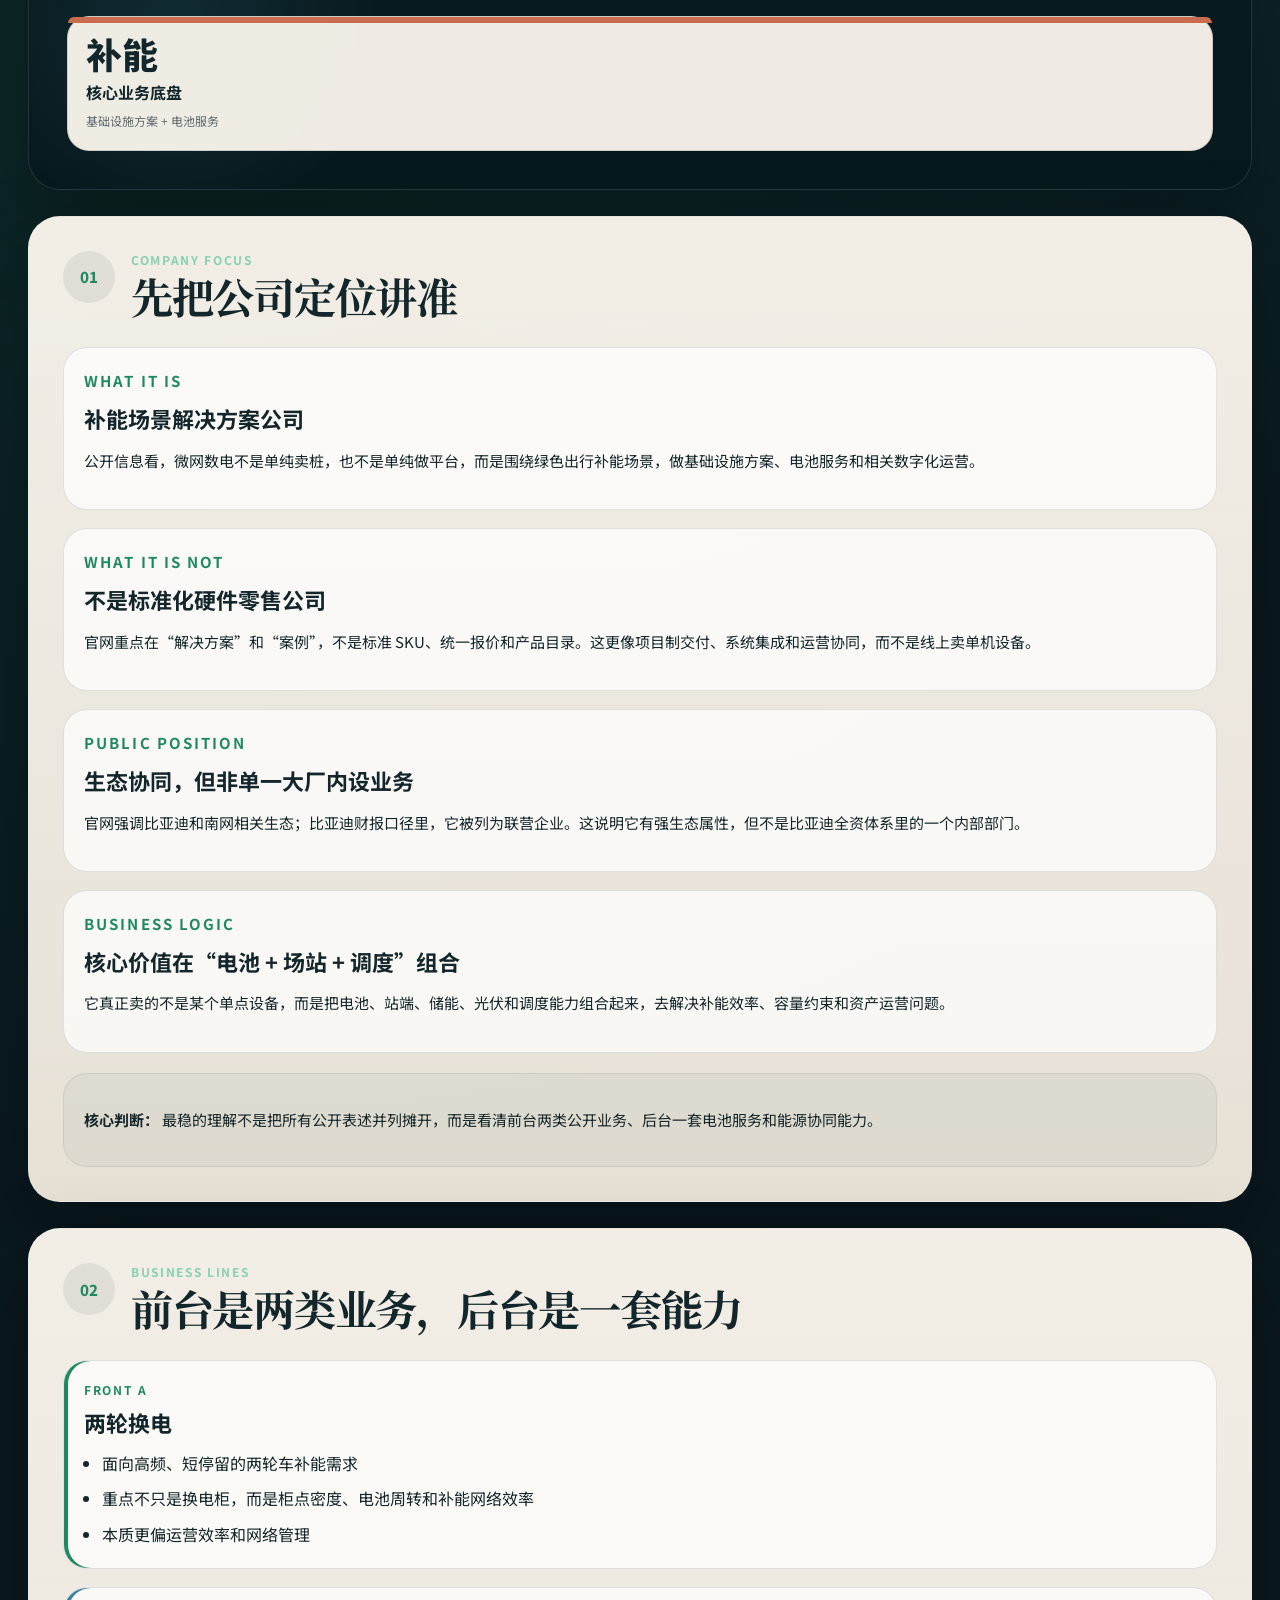
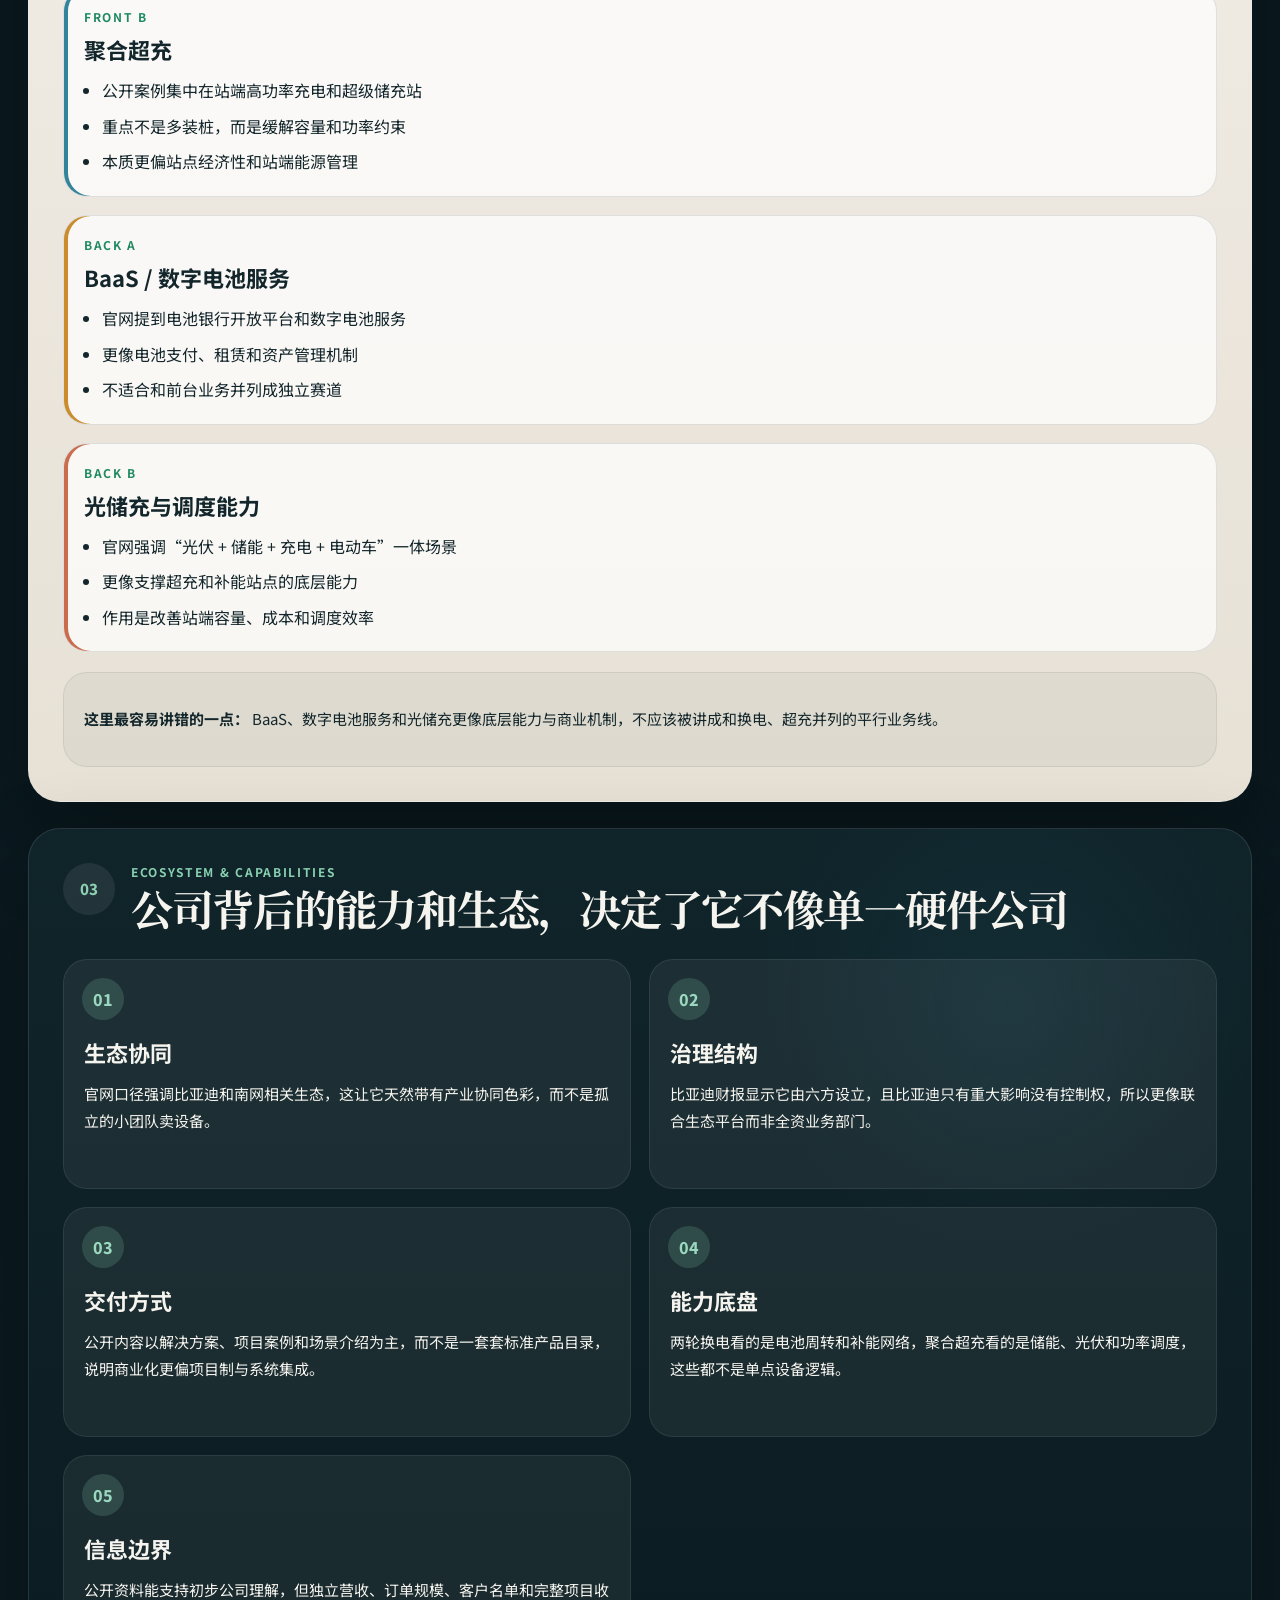
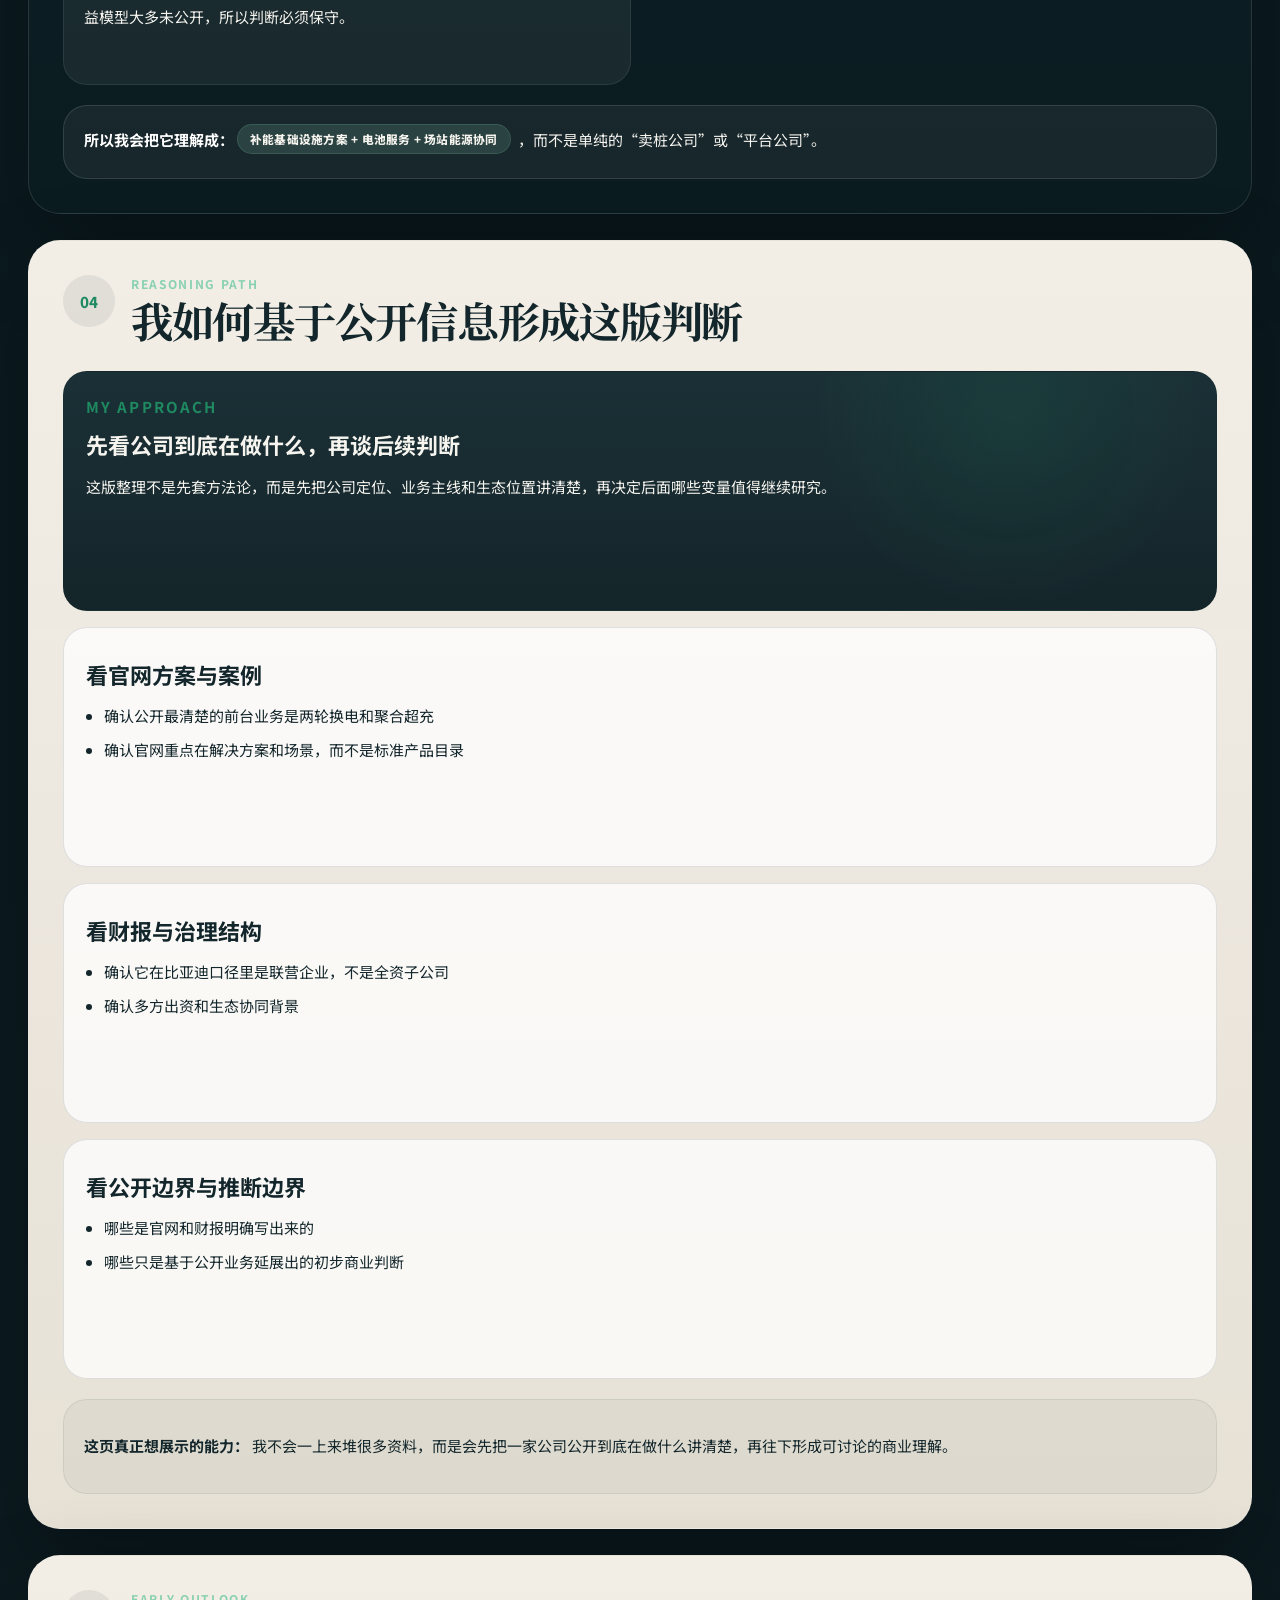
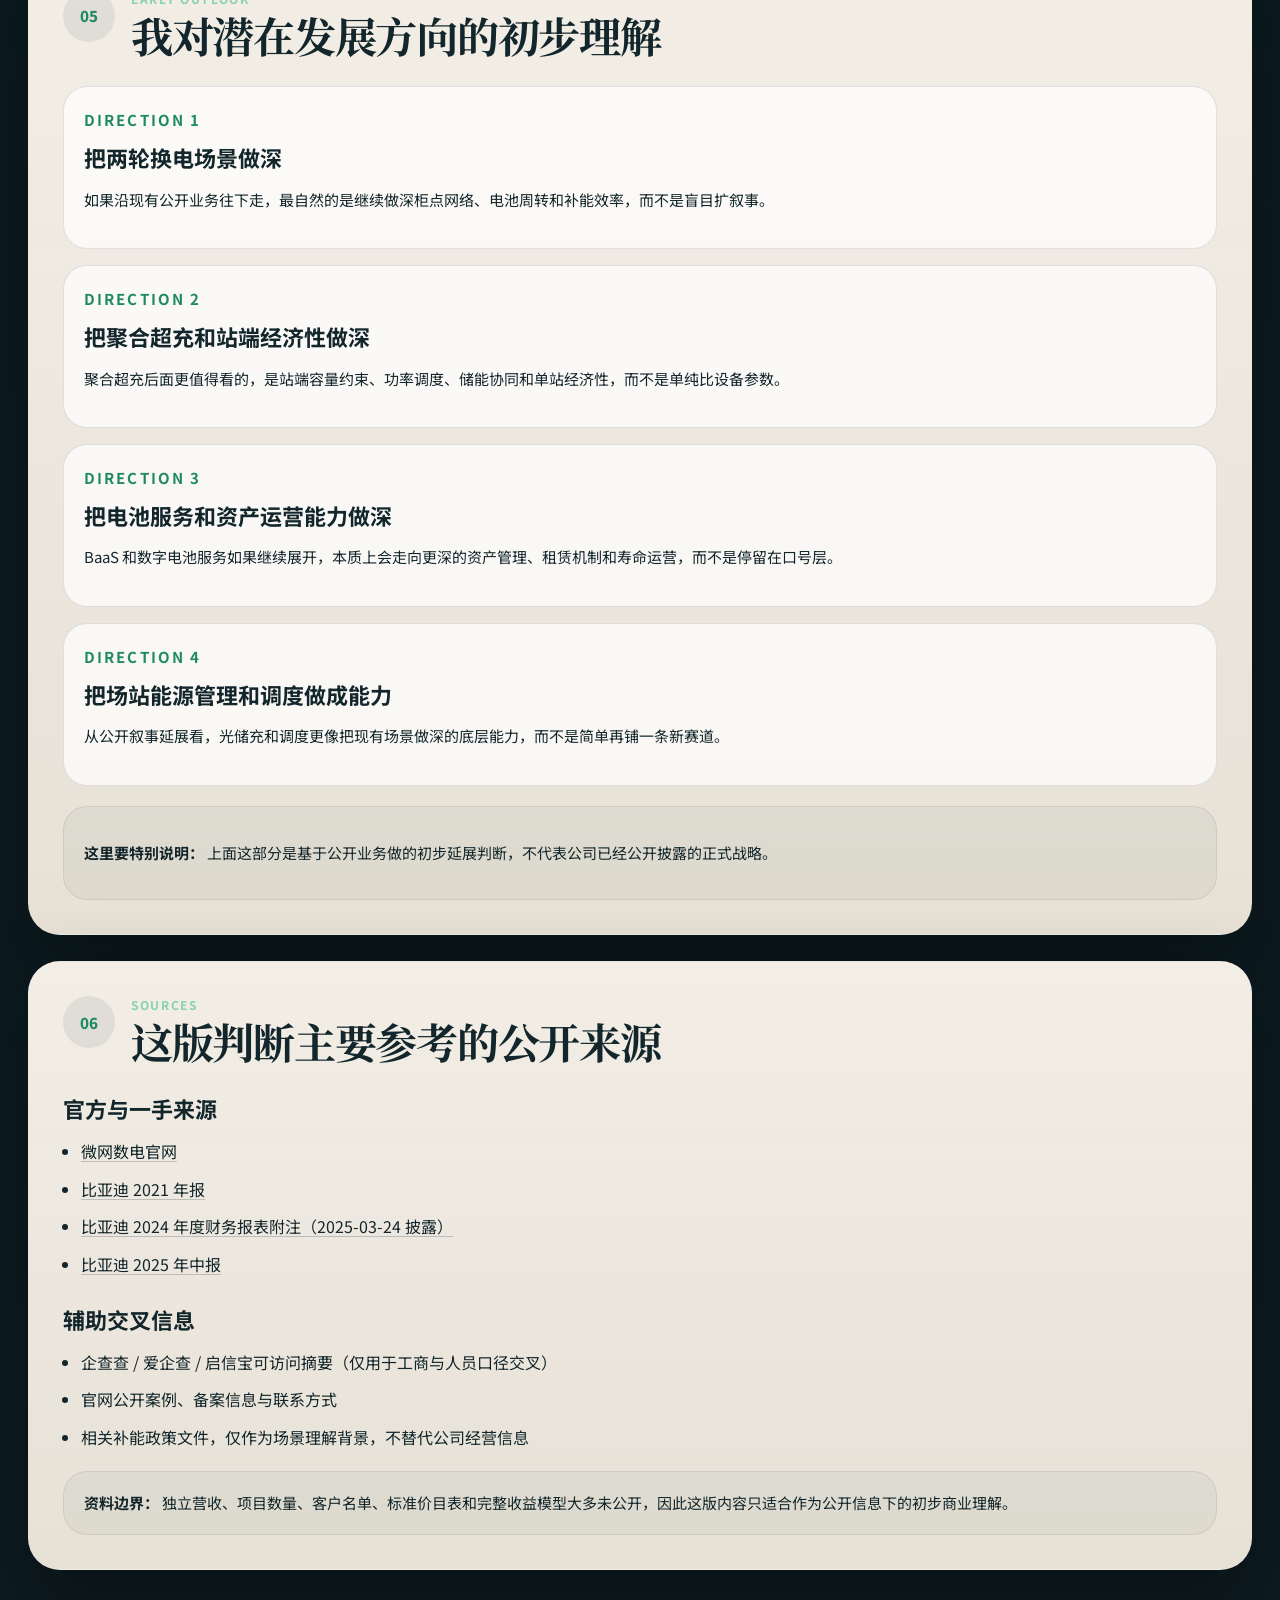
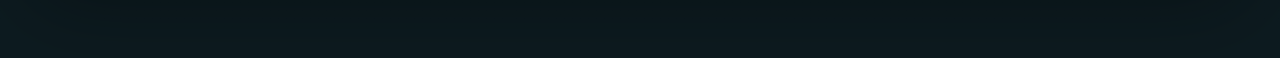
==== commit bd4c4c85: "Refocus showcase on company understanding" ====
--- a/index.html
+++ b/index.html
@@ -3,10 +3,10 @@
   <head>
     <meta charset="UTF-8" />
     <meta name="viewport" content="width=device-width, initial-scale=1.0" />
-    <title>微网数电｜补能赛道与公开业务场景梳理</title>
+    <title>我如何基于公开信息理解微网数电</title>
     <meta
       name="description"
-      content="基于公开政策、公司披露与行业研究整理的补能赛道与微网数电公开业务场景初步梳理页面。"
+      content="基于公开信息，对微网数电公司定位、公开业务主线、生态属性与潜在发展方向的结构化整理。"
     />
     <link rel="preconnect" href="https://fonts.googleapis.com" />
     <link rel="preconnect" href="https://fonts.gstatic.com" crossorigin />
@@ -20,31 +20,25 @@
     <div class="page-shell">
       <aside class="side-rail">
         <div class="rail-inner">
-          <p class="rail-kicker">Microgrid Digital Energy</p>
-          <h1>补能赛道与<br />业务场景梳理</h1>
+          <p class="rail-kicker">Public Business Brief</p>
+          <h1>我如何基于公开信息<br />理解微网数电</h1>
           <p class="rail-summary">
-            基于公开信息，对补能赛道做简要梳理，并结合微网数电公开业务信息，整理可能涉及的业务场景与初步判断框架。
+            先把公司到底在做什么讲清楚，再看公开业务主线、生态属性和潜在发展方向。这页不是行业百科，而是一次结构化公司理解示例。
           </p>
 
           <nav class="rail-nav" aria-label="页面目录">
             <a href="#hero">总览</a>
-            <a href="#signals">市场信号</a>
-            <a href="#company">业务拆解</a>
-            <a href="#screening">机会筛选</a>
-            <a href="#decision-case">初筛示例</a>
-            <a href="#workflow">分析工作流</a>
+            <a href="#signals">公司到底做什么</a>
+            <a href="#company">公开业务主线</a>
+            <a href="#screening">能力与生态</a>
+            <a href="#decision-case">判断依据</a>
+            <a href="#workflow">初步方向</a>
+            <a href="#sources">信息来源</a>
           </nav>
-
-          <div class="appendix-nav" aria-label="附录目录">
-            <span>Appendix</span>
-            <a href="#references">研究基础</a>
-            <a href="#collection">底表设计</a>
-            <a href="#sources">资料来源</a>
-          </div>
 
           <div class="rail-badge">
             <span>边界说明</span>
-            <p>基于公开信息整理，用于终面讨论，不冒充公司内部数据。</p>
+            <p>只基于公开资料做初步商业理解，不替代公司内部数据，也不把推断包装成结论。</p>
           </div>
         </div>
       </aside>
@@ -52,275 +46,150 @@
       <main class="main-stage">
         <section id="hero" class="hero-panel">
           <div class="hero-copy">
-            <p class="eyebrow">Commercial Analysis Case</p>
-            <h2>基于公开信息，<br />做一版补能赛道与公开业务场景梳理</h2>
+            <p class="eyebrow">Company Understanding Demo</p>
+            <h2>公开信息看，<br />微网数电到底在做什么</h2>
             <p class="lead">
-              基于截至 2026 年 4 月可获得的公开披露、政策资料和行业信息，这一页先对补能赛道做一个简短梳理，再结合微网数电公开业务信息，把可能涉及的场景放在同一框架下看。重点不是替公司下结论，而是展示我会怎么做信息收集、结构化整理和初步判断。
+              我对微网数电的理解是：它不是单纯卖充电设备，也不是单纯做软件平台，而是围绕绿色出行补能场景，做两轮换电、聚合超充以及相关电池服务和数字化运营方案。
             </p>
 
             <div class="hero-callout">
-              <strong>结论先行</strong>
-              <p>
-                这份梳理更像一个公开信息底稿。它的作用不是证明我已经知道公司内部情况，而是展示我会怎么把市场信息和公司公开业务放在一起看。
+              <strong>这页想展示什么</strong>
+              <p>
+                这页不试图替代内部资料，而是展示我如何基于公开信息，看清一家公司到底在做什么、公开业务主线是什么、以及后面可能往哪些方向延展。
               </p>
             </div>
           </div>
 
           <div class="hero-metrics">
             <article class="metric-card metric-green">
-              <span class="metric-value">20.092M</span>
-              <span class="metric-label">2025 年底全国充电基础设施总量</span>
-              <span class="metric-note">NEA，2026-01-21</span>
+              <span class="metric-value">2</span>
+              <span class="metric-label">公开业务主线</span>
+              <span class="metric-note">两轮换电 / 聚合超充</span>
             </article>
             <article class="metric-card metric-blue">
-              <span class="metric-value">28M</span>
-              <span class="metric-label">2027 年全国充电设施目标</span>
-              <span class="metric-note">NDRC 六部门行动方案</span>
+              <span class="metric-value">联营</span>
+              <span class="metric-label">比亚迪财报口径</span>
+              <span class="metric-note">生态协同，非全资子公司</span>
             </article>
             <article class="metric-card metric-amber">
-              <span class="metric-value">4</span>
-              <span class="metric-label">本页归纳的分析场景</span>
-              <span class="metric-note">换电 / 超充 / BaaS / 光储充</span>
+              <span class="metric-value">6方</span>
+              <span class="metric-label">设立出资结构</span>
+              <span class="metric-note">2021 年 11 月公开披露口径</span>
             </article>
             <article class="metric-card metric-coral">
-              <span class="metric-value">5</span>
-              <span class="metric-label">机会筛选门槛</span>
-              <span class="metric-note">需求 / 接电 / 资产 / 运营 / 合规</span>
-            </article>
-          </div>
-        </section>
-
-        <section id="references" class="section-panel appendix-panel">
-          <div class="section-heading">
-            <p class="section-index">A1</p>
-            <div>
-              <p class="section-kicker">Research Basis</p>
-              <h3>研究方法与资料范围</h3>
+              <span class="metric-value">补能</span>
+              <span class="metric-label">核心业务底盘</span>
+              <span class="metric-note">基础设施方案 + 电池服务</span>
+            </article>
+          </div>
+        </section>
+
+        <section id="signals" class="section-panel">
+          <div class="section-heading">
+            <p class="section-index">01</p>
+            <div>
+              <p class="section-kicker">Company Focus</p>
+              <h3>先把公司定位讲准</h3>
             </div>
           </div>
 
           <div class="reference-grid">
             <article class="reference-card">
-              <p class="card-tag">IEA｜Global EV Outlook 2025</p>
-              <h4>旗舰研究的标准骨架</h4>
-              <p>
-                IEA 的 <span class="inline-chip inline-chip-soft">Global EV Outlook 2025</span>
-                把内容拆成市场、产业、affordability、charging、batteries、outlook。这个骨架说明，成熟研究不是一堆资料，而是按
-                <span class="inline-chip inline-chip-soft">市场 → 供给 → 基础设施 → 展望</span>
-                去组织。
+              <p class="card-tag">What It Is</p>
+              <h4>补能场景解决方案公司</h4>
+              <p>
+                公开信息看，微网数电不是单纯卖桩，也不是单纯做平台，而是围绕绿色出行补能场景，做基础设施方案、电池服务和相关数字化运营。
               </p>
             </article>
 
             <article class="reference-card">
-              <p class="card-tag">McKinsey｜Charging + Consumer</p>
-              <h4>按场景拆，不按抽象行业讲</h4>
-              <p>
-                McKinsey 在 EV charging 和中国汽车消费者研究里反复强调：
-                城市、高速、家庭、工作场景的需求结构不同；消费者对 charging
-                experience 的不满会直接影响选择。也就是研究不能只讲总量，要讲场景。
+              <p class="card-tag">What It Is Not</p>
+              <h4>不是标准化硬件零售公司</h4>
+              <p>
+                官网重点在“解决方案”和“案例”，不是标准 SKU、统一报价和产品目录。这更像项目制交付、系统集成和运营协同，而不是线上卖单机设备。
               </p>
             </article>
 
             <article class="reference-card">
-              <p class="card-tag">Deloitte｜Infrastructure Ecosystem</p>
-              <h4>基础设施不是单设备问题</h4>
-              <p>
-                Deloitte 关于 fleet charging 的公开报告强调的不只是建站，而是
-                <span class="inline-chip inline-chip-soft">charging infrastructure + commercial ecosystem</span>
-                的组合决策。这个思路对微网数电也适用：供应商、金融、配网、运维要一起看。
+              <p class="card-tag">Public Position</p>
+              <h4>生态协同，但非单一大厂内设业务</h4>
+              <p>
+                官网强调比亚迪和南网相关生态；比亚迪财报口径里，它被列为联营企业。这说明它有强生态属性，但不是比亚迪全资体系里的一个内部部门。
               </p>
             </article>
 
             <article class="reference-card">
-              <p class="card-tag">中国官方政策文件</p>
-              <h4>把监管约束直接放进商业模型</h4>
-              <p>
-                发改委、能源局、财政部、国家消防救援局这些文件告诉你：
-                充换电行业已经进入
-                <span class="inline-chip inline-chip-soft">高质量建设 + 储能协同 + 合规运营</span>
-                阶段，合规和接电效率都不是附属变量，而是前置条件。
-              </p>
-            </article>
-          </div>
-
-        </section>
-
-        <section id="signals" class="section-panel dark-panel">
-          <div class="section-heading">
-            <p class="section-index">01</p>
-            <div>
-              <p class="section-kicker">Market Signals</p>
-              <h3>市场仍在扩张，但项目成败已转向单站经济性</h3>
-            </div>
-          </div>
-
-          <div class="signals-layout">
-            <div class="signal-chart">
-              <div class="chart-head">
-                <h4>中国充电设施扩量还在继续，但关注点已经转到能力结构</h4>
-                <p>公开数据取自 NEA 与 NDRC 政策目标。</p>
-              </div>
-              <div class="bar-stage">
-                <div class="bar-col">
-                  <span class="bar-value">20.092</span>
-                  <div class="bar-track">
-                    <div class="bar-fill bar-fill-green" style="height: 67%"></div>
-                  </div>
-                  <span class="bar-label">2025 年末</span>
-                </div>
-                <div class="bar-col">
-                  <span class="bar-value">28</span>
-                  <div class="bar-track">
-                    <div class="bar-fill bar-fill-blue" style="height: 93%"></div>
-                  </div>
-                  <span class="bar-label">2027 目标</span>
-                </div>
-              </div>
-            </div>
-
-            <div class="signal-cards">
-              <article class="signal-card">
-                <h4>政策层</h4>
-                <p>
-                  六部门“三年倍增”行动方案把重点写成
-                  <span class="inline-chip inline-chip-dark">城市快充、大功率、高速、乡镇、V2G</span>，说明行业不再只是“补数量”。
-                </p>
-              </article>
-              <article class="signal-card">
-                <h4>市场层</h4>
-                <p>
-                  IEA 公开分析显示，中国仍是 fast charging
-                  增长的全球主导者，场景密度和充电体验仍然是竞争变量。
-                </p>
-              </article>
-              <article class="signal-card">
-                <h4>监管层</h4>
-                <p>
-                  县域试点、共享换电工作指南、获得电力意见，都把
-                  <span class="inline-chip inline-chip-dark">可用率、接电时效、安全和平台留痕</span>
-                  直接推成经营问题。
-                </p>
-              </article>
-            </div>
-          </div>
-
-          <div class="insight-banner">
-            <strong>研究含义：</strong>
-            商业分析不能只回答“这个市场大不大”，还要回答“在什么场景、以什么功率结构、在什么合规成本下，这个项目还能不能成立”。
-          </div>
-        </section>
-
-        <section id="company" class="section-panel">
-          <div class="section-heading">
-            <p class="section-index">02</p>
-            <div>
-              <p class="section-kicker">Company Scenes</p>
-              <h3>结合公开业务信息，相关场景需要分开看</h3>
-            </div>
-          </div>
-
-          <div class="scene-grid">
-            <article class="scene-card scene-green">
-              <p class="card-tag">Scene A</p>
-              <h4>两轮换电</h4>
-              <ul>
-                <li>看站点密度、机柜可用率、电池周转</li>
-                <li>看价格公示、消防合规、实时监测</li>
-                <li>主要问题：高频运营下的库存与周转效率</li>
-              </ul>
-            </article>
-
-            <article class="scene-card scene-blue">
-              <p class="card-tag">Scene B</p>
-              <h4>聚合超充 / 城市快充</h4>
-              <ul>
-                <li>看接电、功率结构、峰谷价差和在线率</li>
-                <li>看站点回本周期与单站服务量</li>
-                <li>主要问题：功率利用率能否覆盖资本开支</li>
-              </ul>
-            </article>
-
-            <article class="scene-card scene-amber">
-              <p class="card-tag">Scene C</p>
-              <h4>BaaS 电池银行</h4>
-              <ul>
-                <li>看 SOH、寿命、残值、质保成本</li>
-                <li>看不同客户场景的使用差异</li>
-                <li>主要问题：寿命、残值与质保成本是否可控</li>
-              </ul>
-            </article>
-
-            <article class="scene-card scene-coral">
-              <p class="card-tag">Scene D</p>
-              <h4>光储充与数字调度</h4>
-              <ul>
-                <li>看储能是否改善成本曲线</li>
-                <li>看调度是否带来经营杠杆</li>
-                <li>主要问题：协同收益能否显著改善单位经济</li>
-              </ul>
+              <p class="card-tag">Business Logic</p>
+              <h4>核心价值在“电池 + 场站 + 调度”组合</h4>
+              <p>
+                它真正卖的不是某个单点设备，而是把电池、站端、储能、光伏和调度能力组合起来，去解决补能效率、容量约束和资产运营问题。
+              </p>
             </article>
           </div>
 
           <div class="quote-box">
             <p>
               <strong>核心判断：</strong>
-              同一家公司，不同场景，不同模型。先分层，再测算，才不会把“大行业逻辑正确”误当成“单项目逻辑成立”。
-            </p>
-          </div>
-        </section>
-
-        <section id="collection" class="section-panel appendix-panel">
-          <div class="section-heading">
-            <p class="section-index">A2</p>
-            <div>
-              <p class="section-kicker">Information Collection</p>
-              <h3>研究底表与字段设计</h3>
-            </div>
-          </div>
-
-          <div class="collection-table">
-            <div class="collection-row collection-head">
-              <span>研究主题</span>
-              <span>核心问题</span>
-              <span>优先来源</span>
-              <span>需要整理的字段</span>
-            </div>
-            <div class="collection-row">
-              <span>市场规模</span>
-              <span>总量还在涨吗？增量来自哪类场景？</span>
-              <span>NEA / IEA / 地方政府</span>
-              <span>设施数、功率、覆盖率、公共/私人占比</span>
-            </div>
-            <div class="collection-row">
-              <span>政策法规</span>
-              <span>哪些政策直接影响项目落地和回本？</span>
-              <span>NDRC / NEA / 财政部 / 消防</span>
-              <span>目标、补贴、可用率要求、接电、合规</span>
-            </div>
-            <div class="collection-row">
-              <span>场景与客户</span>
-              <span>不同城市、县域、两轮/四轮需求差别在哪？</span>
-              <span>公司官网 / 行业研究 / operator 公告</span>
-              <span>客群、日频次、停留时长、价格敏感度</span>
-            </div>
-            <div class="collection-row">
-              <span>项目经济性</span>
-              <span>单站模型靠什么变量成立？</span>
-              <span>测算模板 / 销售底表 / 财务口径</span>
-              <span>capex、opex、利用率、单价、回本周期</span>
-            </div>
-            <div class="collection-row">
-              <span>资产与设备</span>
-              <span>电池和设备变量怎么传导到经营？</span>
-              <span>BMS / 运维记录 / 设备台账</span>
-              <span>SOH、故障率、周转、残值、更换节奏</span>
-            </div>
+              最稳的理解不是把所有公开表述并列摊开，而是看清前台两类公开业务、后台一套电池服务和能源协同能力。
+            </p>
+          </div>
+        </section>
+
+        <section id="company" class="section-panel">
+          <div class="section-heading">
+            <p class="section-index">02</p>
+            <div>
+              <p class="section-kicker">Business Lines</p>
+              <h3>前台是两类业务，后台是一套能力</h3>
+            </div>
+          </div>
+
+          <div class="scene-grid">
+            <article class="scene-card scene-green">
+              <p class="card-tag">Front A</p>
+              <h4>两轮换电</h4>
+              <ul>
+                <li>面向高频、短停留的两轮车补能需求</li>
+                <li>重点不只是换电柜，而是柜点密度、电池周转和补能网络效率</li>
+                <li>本质更偏运营效率和网络管理</li>
+              </ul>
+            </article>
+
+            <article class="scene-card scene-blue">
+              <p class="card-tag">Front B</p>
+              <h4>聚合超充</h4>
+              <ul>
+                <li>公开案例集中在站端高功率充电和超级储充站</li>
+                <li>重点不是多装桩，而是缓解容量和功率约束</li>
+                <li>本质更偏站点经济性和站端能源管理</li>
+              </ul>
+            </article>
+
+            <article class="scene-card scene-amber">
+              <p class="card-tag">Back A</p>
+              <h4>BaaS / 数字电池服务</h4>
+              <ul>
+                <li>官网提到电池银行开放平台和数字电池服务</li>
+                <li>更像电池支付、租赁和资产管理机制</li>
+                <li>不适合和前台业务并列成独立赛道</li>
+              </ul>
+            </article>
+
+            <article class="scene-card scene-coral">
+              <p class="card-tag">Back B</p>
+              <h4>光储充与调度能力</h4>
+              <ul>
+                <li>官网强调“光伏 + 储能 + 充电 + 电动车”一体场景</li>
+                <li>更像支撑超充和补能站点的底层能力</li>
+                <li>作用是改善站端容量、成本和调度效率</li>
+              </ul>
+            </article>
           </div>
 
           <div class="quote-box soft">
             <p>
-              <strong>整理原则：</strong>
-              “行业信息收集”不是把链接堆满，而是把每条信息落进字段和判断框架里，这样后面测算和更新才不会重复劳动。
+              <strong>这里最容易讲错的一点：</strong>
+              BaaS、数字电池服务和光储充更像底层能力与商业机制，不应该被讲成和换电、超充并列的平行业务线。
             </p>
           </div>
         </section>
@@ -329,43 +198,43 @@
           <div class="section-heading">
             <p class="section-index">03</p>
             <div>
-              <p class="section-kicker">Opportunity Screening</p>
-              <h3>先过五道门，再决定是否投入销售资源</h3>
+              <p class="section-kicker">Ecosystem & Capabilities</p>
+              <h3>公司背后的能力和生态，决定了它不像单一硬件公司</h3>
             </div>
           </div>
 
           <div class="gate-grid">
             <article class="gate-card">
               <span class="gate-no">01</span>
-              <h4>需求密度</h4>
-              <p>客群在哪、频次够不够、竞争是不是已经太挤。</p>
+              <h4>生态协同</h4>
+              <p>官网口径强调比亚迪和南网相关生态，这让它天然带有产业协同色彩，而不是孤立的小团队卖设备。</p>
             </article>
             <article class="gate-card">
               <span class="gate-no">02</span>
-              <h4>接电与站址</h4>
-              <p>配网承载、接电时效、物业条件、消防复杂度。</p>
+              <h4>治理结构</h4>
+              <p>比亚迪财报显示它由六方设立，且比亚迪只有重大影响没有控制权，所以更像联合生态平台而非全资业务部门。</p>
             </article>
             <article class="gate-card">
               <span class="gate-no">03</span>
-              <h4>资产经济性</h4>
-              <p>设备投入、电池折旧、寿命、残值与维护成本。</p>
+              <h4>交付方式</h4>
+              <p>公开内容以解决方案、项目案例和场景介绍为主，而不是一套套标准产品目录，说明商业化更偏项目制与系统集成。</p>
             </article>
             <article class="gate-card">
               <span class="gate-no">04</span>
-              <h4>运营可靠性</h4>
-              <p>可用率、成功率、故障率、库存周转、人效。</p>
+              <h4>能力底盘</h4>
+              <p>两轮换电看的是电池周转和补能网络，聚合超充看的是储能、光伏和功率调度，这些都不是单点设备逻辑。</p>
             </article>
             <article class="gate-card">
               <span class="gate-no">05</span>
-              <h4>合规与伙伴</h4>
-              <p>政策适配、价格公示、数据留痕、供应链与金融协同。</p>
+              <h4>信息边界</h4>
+              <p>公开资料能支持初步公司理解，但独立营收、订单规模、客户名单和完整项目收益模型大多未公开，所以判断必须保守。</p>
             </article>
           </div>
 
           <div class="screening-footer">
-            <strong>筛选输出应形成：</strong>
-            <span class="inline-chip inline-chip-dark">结论 + 关键假设 + 缺失数据 + 下一步验证动作</span>
-            ，而不是“资料还没齐，所以先无法判断”。
+            <strong>所以我会把它理解成：</strong>
+            <span class="inline-chip inline-chip-dark">补能基础设施方案 + 电池服务 + 场站能源协同</span>
+            ，而不是单纯的“卖桩公司”或“平台公司”。
           </div>
         </section>
 
@@ -373,54 +242,49 @@
           <div class="section-heading">
             <p class="section-index">04</p>
             <div>
-              <p class="section-kicker">Decision Template</p>
-              <h3>项目初筛示例：先看单位经济，再看扩张价值</h3>
+              <p class="section-kicker">Reasoning Path</p>
+              <h3>我如何基于公开信息形成这版判断</h3>
             </div>
           </div>
 
           <div class="decision-grid">
             <article class="decision-card decision-card-primary">
-              <p class="card-tag">Illustrative Case</p>
-              <h4>城市快充站点初筛</h4>
-              <p>
-                在未取得内部经营数据前，初筛重点不是把模型做复杂，而是先确认几个足以改变结论的关键变量是否成立。
+              <p class="card-tag">My Approach</p>
+              <h4>先看公司到底在做什么，再谈后续判断</h4>
+              <p>
+                这版整理不是先套方法论，而是先把公司定位、业务主线和生态位置讲清楚，再决定后面哪些变量值得继续研究。
               </p>
             </article>
 
             <article class="decision-card">
-              <h4>先看输入条件</h4>
-              <ul>
-                <li>站址所在区域的车流密度与停留时长</li>
-                <li>接电时效、配网容量与物业条件</li>
-                <li>峰谷价差、租金、人力与运维约束</li>
+              <h4>看官网方案与案例</h4>
+              <ul>
+                <li>确认公开最清楚的前台业务是两轮换电和聚合超充</li>
+                <li>确认官网重点在解决方案和场景，而不是标准产品目录</li>
               </ul>
             </article>
 
             <article class="decision-card">
-              <h4>再看单位经济</h4>
-              <ul>
-                <li>单站服务量能否覆盖固定成本</li>
-                <li>功率利用率是否支撑设备投入</li>
-                <li>在线率和故障率是否吞噬毛利</li>
+              <h4>看财报与治理结构</h4>
+              <ul>
+                <li>确认它在比亚迪口径里是联营企业，不是全资子公司</li>
+                <li>确认多方出资和生态协同背景</li>
               </ul>
             </article>
 
             <article class="decision-card">
-              <h4>最后给决策</h4>
-              <ul>
-                <li><strong>推进</strong>：关键假设已满足，进入详细测算</li>
-                <li><strong>暂缓</strong>：需求成立，但接电或站址条件未满足</li>
-                <li><strong>放弃</strong>：单位经济无法成立，且缺乏结构性改善空间</li>
+              <h4>看公开边界与推断边界</h4>
+              <ul>
+                <li>哪些是官网和财报明确写出来的</li>
+                <li>哪些只是基于公开业务延展出的初步商业判断</li>
               </ul>
             </article>
           </div>
 
           <div class="quote-box soft">
             <p>
-              <strong>决策输出：</strong>
-              商业分析的交付不应停留在研究摘要，而应明确给出
-              <span class="inline-chip inline-chip-soft">推进 / 暂缓 / 放弃</span>
-              及其依据、缺口数据和下一步动作。
+              <strong>这页真正想展示的能力：</strong>
+              我不会一上来堆很多资料，而是会先把一家公司公开到底在做什么讲清楚，再往下形成可讨论的商业理解。
             </p>
           </div>
         </section>
@@ -429,59 +293,48 @@
           <div class="section-heading">
             <p class="section-index">05</p>
             <div>
-              <p class="section-kicker">Data Organization</p>
-              <h3>自动化的价值，是把一次判断变成可复用的决策系统</h3>
+              <p class="section-kicker">Early Outlook</p>
+              <h3>我对潜在发展方向的初步理解</h3>
             </div>
           </div>
 
           <div class="workflow-strip">
             <article class="workflow-step">
-              <p class="card-tag">Step 1</p>
-              <h4>Source Intake</h4>
-              <p>政策、行业、竞品、公司公开资料和项目底表统一收口。</p>
+              <p class="card-tag">Direction 1</p>
+              <h4>把两轮换电场景做深</h4>
+              <p>如果沿现有公开业务往下走，最自然的是继续做深柜点网络、电池周转和补能效率，而不是盲目扩叙事。</p>
             </article>
             <article class="workflow-step">
-              <p class="card-tag">Step 2</p>
-              <h4>Normalization</h4>
-              <p>把来源、日期、口径、场景、变量名称做标准化。</p>
+              <p class="card-tag">Direction 2</p>
+              <h4>把聚合超充和站端经济性做深</h4>
+              <p>聚合超充后面更值得看的，是站端容量约束、功率调度、储能协同和单站经济性，而不是单纯比设备参数。</p>
             </article>
             <article class="workflow-step">
-              <p class="card-tag">Step 3</p>
-              <h4>Decision Table</h4>
-              <p>映射到机会筛选、项目测算、定价或商务判断模板。</p>
+              <p class="card-tag">Direction 3</p>
+              <h4>把电池服务和资产运营能力做深</h4>
+              <p>BaaS 和数字电池服务如果继续展开，本质上会走向更深的资产管理、租赁机制和寿命运营，而不是停留在口号层。</p>
             </article>
             <article class="workflow-step">
-              <p class="card-tag">Step 4</p>
-              <h4>Weekly Update</h4>
-              <p>用 Excel / Python 维持更新，不让每次研究都重头来。</p>
-            </article>
-          </div>
-
-          <div class="token-row">
-            <span>Excel 模板</span>
-            <span>字段字典</span>
-            <span>来源留痕</span>
-            <span>敏感性分析</span>
-            <span>版本管理</span>
-            <span>自动刷新</span>
-            <span>复盘闭环</span>
+              <p class="card-tag">Direction 4</p>
+              <h4>把场站能源管理和调度做成能力</h4>
+              <p>从公开叙事延展看，光储充和调度更像把现有场景做深的底层能力，而不是简单再铺一条新赛道。</p>
+            </article>
           </div>
 
           <div class="quote-box">
             <p>
-              <strong>执行原则：</strong>
-              <span class="inline-chip inline-chip-soft">Python / Excel / 简单流程自动化</span>
-              的价值，不是炫工具，而是把一份研究变成可以复用的工作流。
-            </p>
-          </div>
-        </section>
-
-        <section id="sources" class="section-panel source-panel appendix-panel">
-          <div class="section-heading">
-            <p class="section-index">A3</p>
+              <strong>这里要特别说明：</strong>
+              上面这部分是基于公开业务做的初步延展判断，不代表公司已经公开披露的正式战略。
+            </p>
+          </div>
+        </section>
+
+        <section id="sources" class="section-panel source-panel">
+          <div class="section-heading">
+            <p class="section-index">06</p>
             <div>
               <p class="section-kicker">Sources</p>
-              <h3>本页主要参考来源</h3>
+              <h3>这版判断主要参考的公开来源</h3>
             </div>
           </div>
 
@@ -489,34 +342,26 @@
             <div>
               <h4>官方与一手来源</h4>
               <ul class="source-list">
-                <li><a href="https://www.bess.com.cn/" target="_blank" rel="noreferrer">微网数电官网</a></li>
+                <li><a href="https://bess.com.cn/home.html" target="_blank" rel="noreferrer">微网数电官网</a></li>
                 <li><a href="https://www1.hkexnews.hk/listedco/listconews/sehk/2022/0329/2022032902340_c.pdf" target="_blank" rel="noreferrer">比亚迪 2021 年报</a></li>
-                <li><a href="https://www1.hkexnews.hk/listedco/listconews/sehk/2025/0829/2025082902810_c.pdf" target="_blank" rel="noreferrer">比亚迪 2025 半年报</a></li>
-                <li><a href="https://www.nea.gov.cn/20260121/da0f536fbafe4545820a2f64465e773b/c.html" target="_blank" rel="noreferrer">国家能源局 2025 年底充电设施数据</a></li>
-                <li><a href="https://www.ndrc.gov.cn/xwdt/tzgg/202510/t20251015_1401013.html" target="_blank" rel="noreferrer">发改委等六部门“三年倍增”行动方案</a></li>
-                <li><a href="https://www.ndrc.gov.cn/xxgk/zcfb/tz/202509/t20250912_1400425.html" target="_blank" rel="noreferrer">新型储能规模化建设专项行动方案</a></li>
-                <li><a href="https://zfxxgk.ndrc.gov.cn/upload/images/20255/20255317295598.pdf" target="_blank" rel="noreferrer">获得电力营商环境意见</a></li>
-                <li><a href="https://bgt.mof.gov.cn/zhuantilanmu/rdwyh/czyw/202603/t20260313_3985275.htm" target="_blank" rel="noreferrer">县域充换电补短板试点通知</a></li>
-                <li><a href="https://www.119.gov.cn/zfxxgk/fdzdgknr/zcfg/2025/50580.shtml" target="_blank" rel="noreferrer">电动自行车共享换电工作指南（试行）</a></li>
-              </ul>
-            </div>
-
-            <div>
-              <h4>公开研究与结构参照</h4>
+                <li><a href="https://www1.hkexnews.hk/listedco/listconews/sehk/2025/0324/2025032401114_c.pdf" target="_blank" rel="noreferrer">比亚迪 2024 年度财务报表附注（2025-03-24 披露）</a></li>
+                <li><a href="https://www1.hkexnews.hk/listedco/listconews/sehk/2025/0829/2025082902810_c.pdf" target="_blank" rel="noreferrer">比亚迪 2025 年中报</a></li>
+              </ul>
+            </div>
+
+            <div>
+              <h4>辅助交叉信息</h4>
               <ul class="source-list">
-                <li><a href="https://www.iea.org/reports/global-ev-outlook-2025" target="_blank" rel="noreferrer">IEA Global EV Outlook 2025</a></li>
-                <li><a href="https://www.iea.org/reports/global-ev-outlook-2025/electric-vehicle-charging" target="_blank" rel="noreferrer">IEA Electric Vehicle Charging</a></li>
-                <li><a href="https://www.iea.org/articles/global-ev-policy-explorer" target="_blank" rel="noreferrer">IEA Global EV Policy Explorer</a></li>
-                <li><a href="https://www.mckinsey.com/industries/automotive-and-assembly/our-insights/charging-ahead-electric-vehicle-infrastructure-demand" target="_blank" rel="noreferrer">McKinsey Charging Ahead</a></li>
-                <li><a href="https://www.mckinsey.com/industries/automotive-and-assembly/our-insights/china-auto-consumer-insights-2025-gaining-momentum" target="_blank" rel="noreferrer">McKinsey China Auto Consumer Insights 2025</a></li>
-                <li><a href="https://www.deloitte.com/ca/en/about/press-room/revolutionizing-the-road-deloitte-canada-unveils-blueprint-for-electrified-fleet-charging-infrastructure-success.html" target="_blank" rel="noreferrer">Deloitte Fleet Charging Infrastructure</a></li>
+                <li>企查查 / 爱企查 / 启信宝可访问摘要（仅用于工商与人员口径交叉）</li>
+                <li>官网公开案例、备案信息与联系方式</li>
+                <li>相关补能政策文件，仅作为场景理解背景，不替代公司经营信息</li>
               </ul>
             </div>
           </div>
 
           <div class="source-note">
             <strong>资料边界：</strong>
-            本页仅基于公开资料整理，不包含公司内部经营数据、非公开财务口径或任何未披露项目测算。
+            独立营收、项目数量、客户名单、标准价目表和完整收益模型大多未公开，因此这版内容只适合作为公开信息下的初步商业理解。
           </div>
         </section>
       </main>
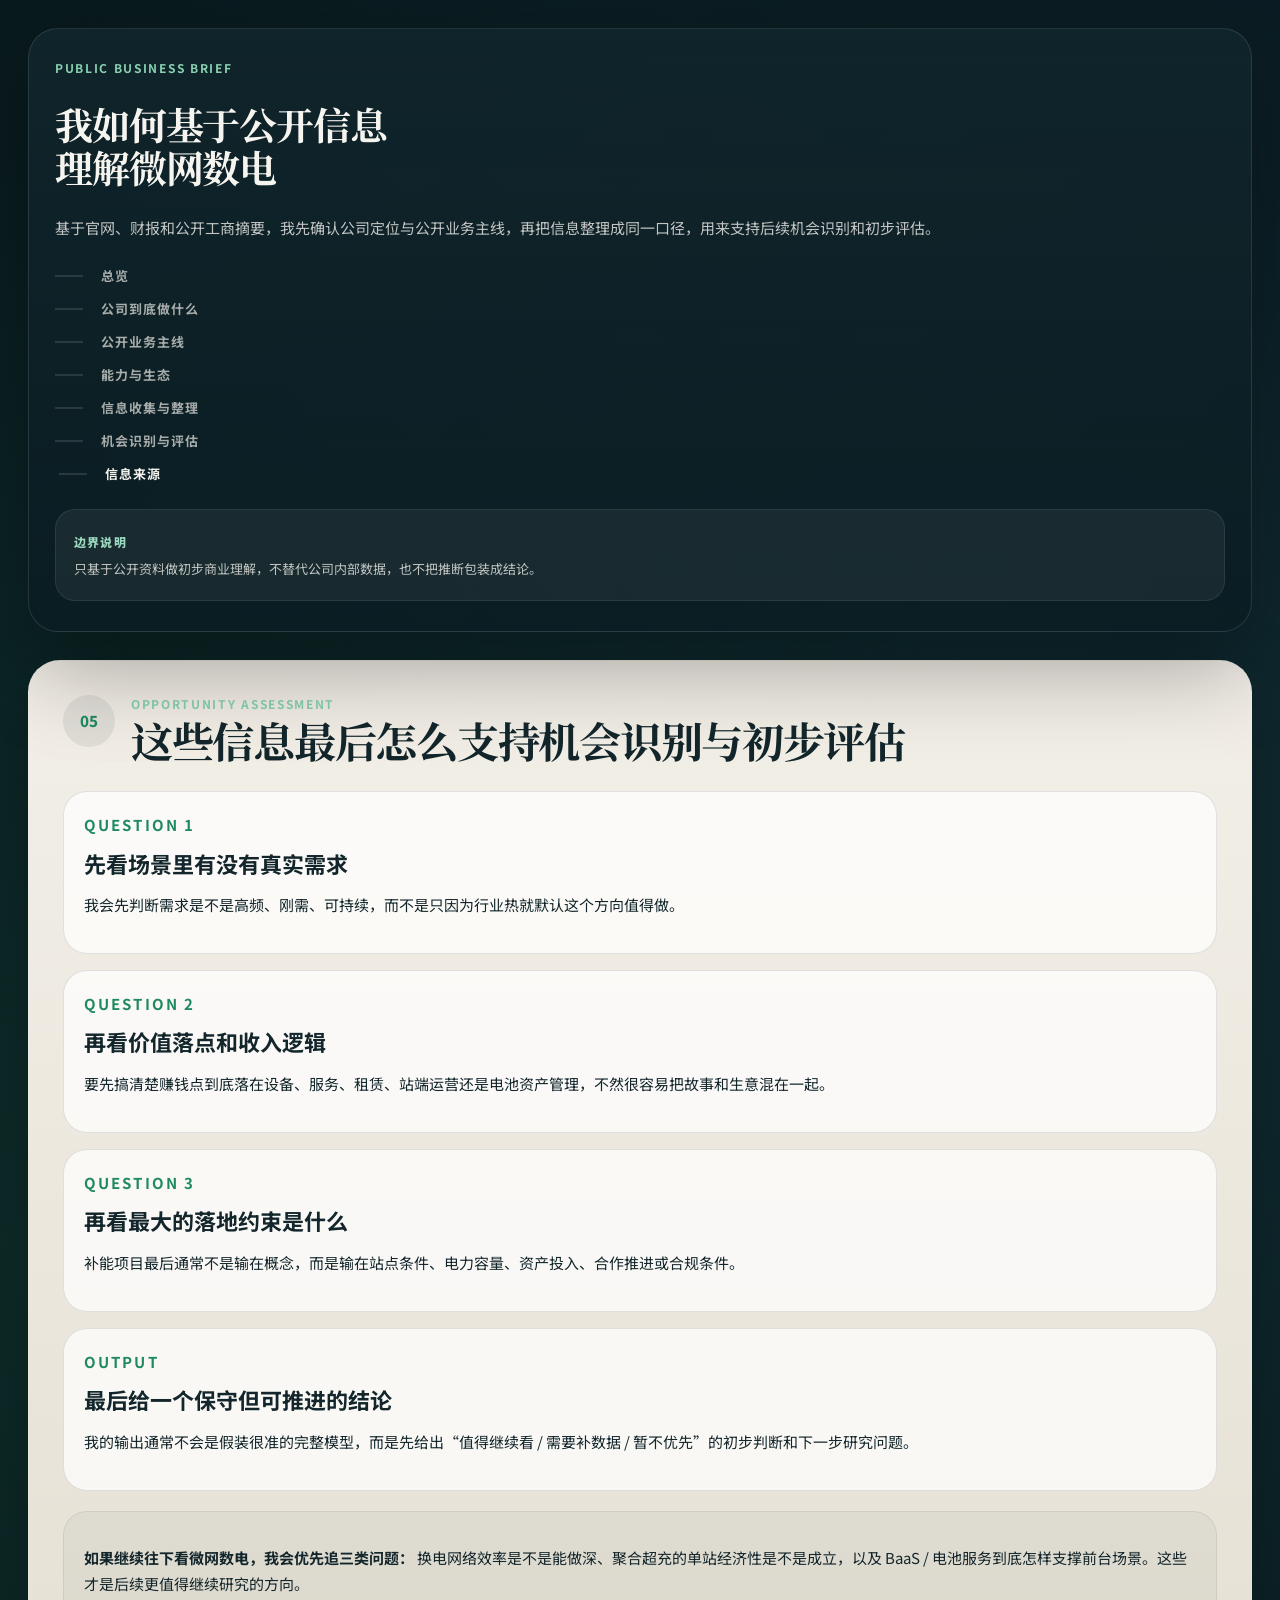
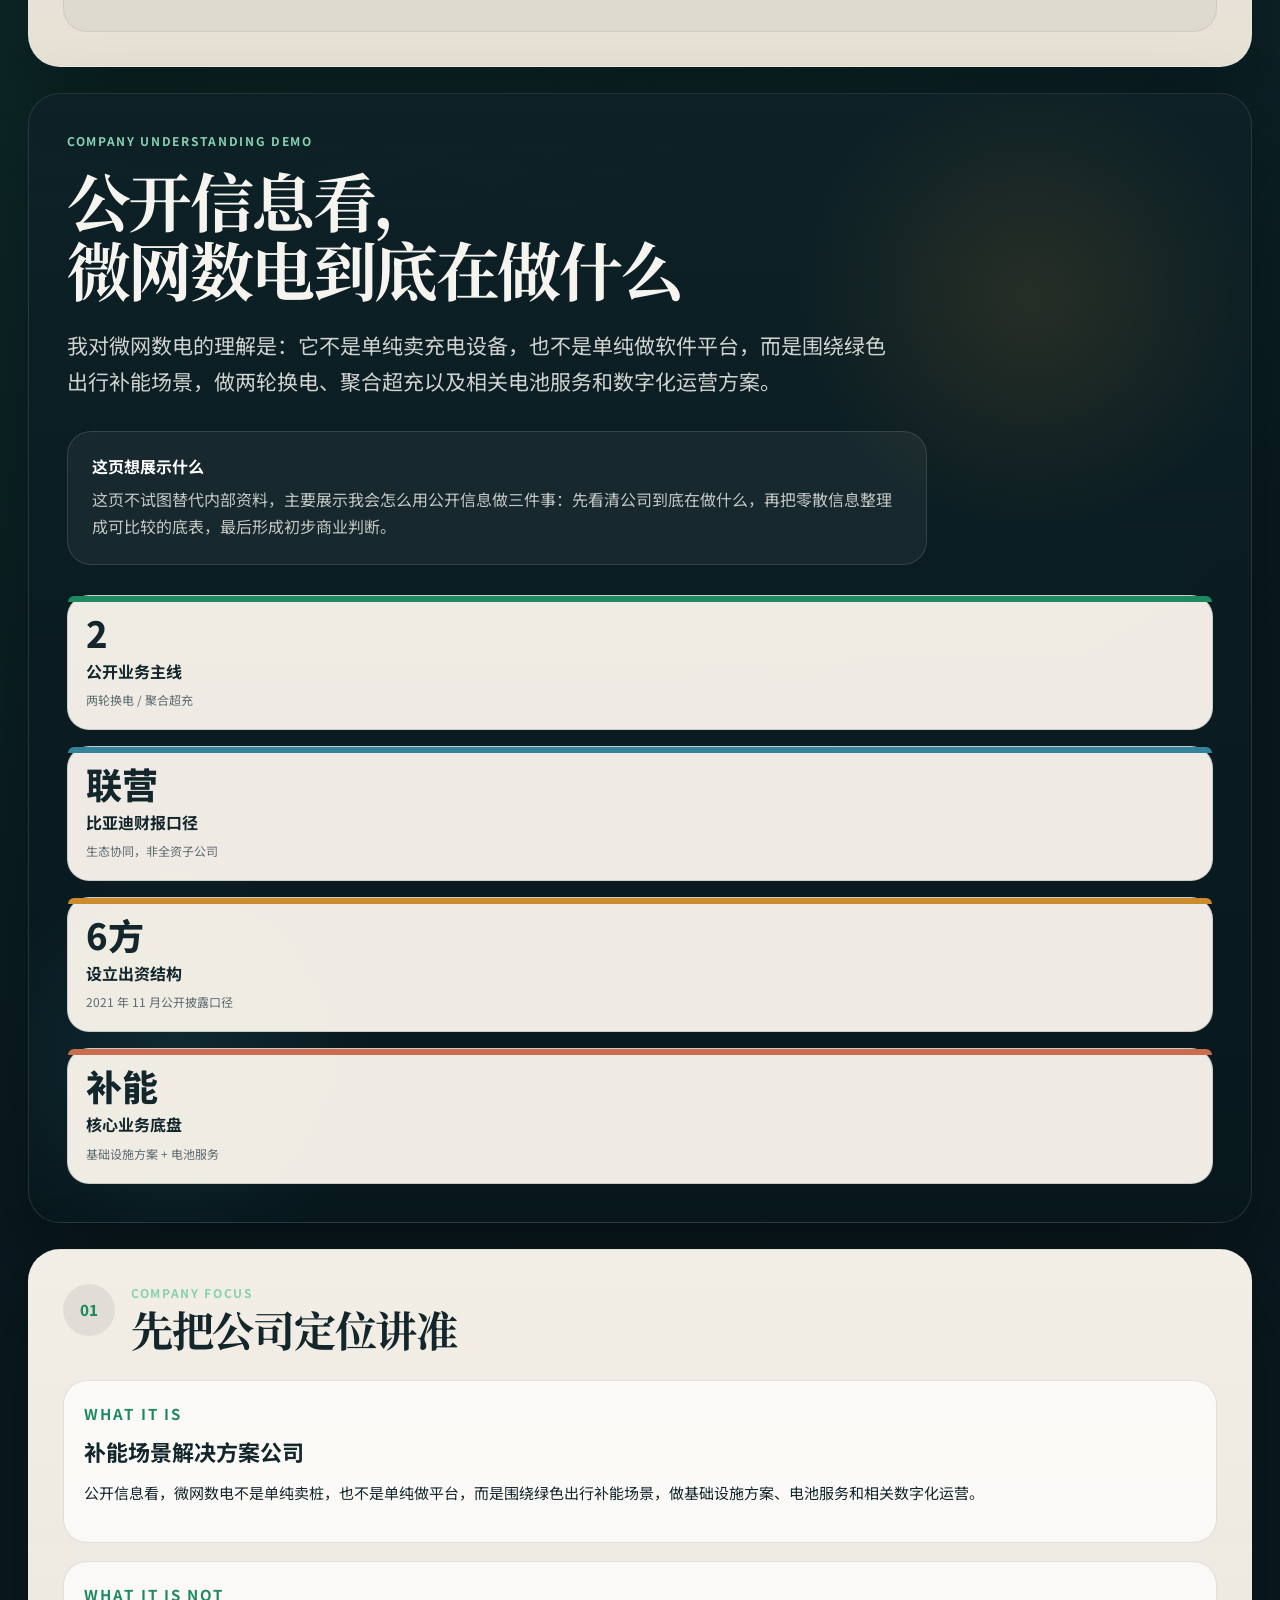
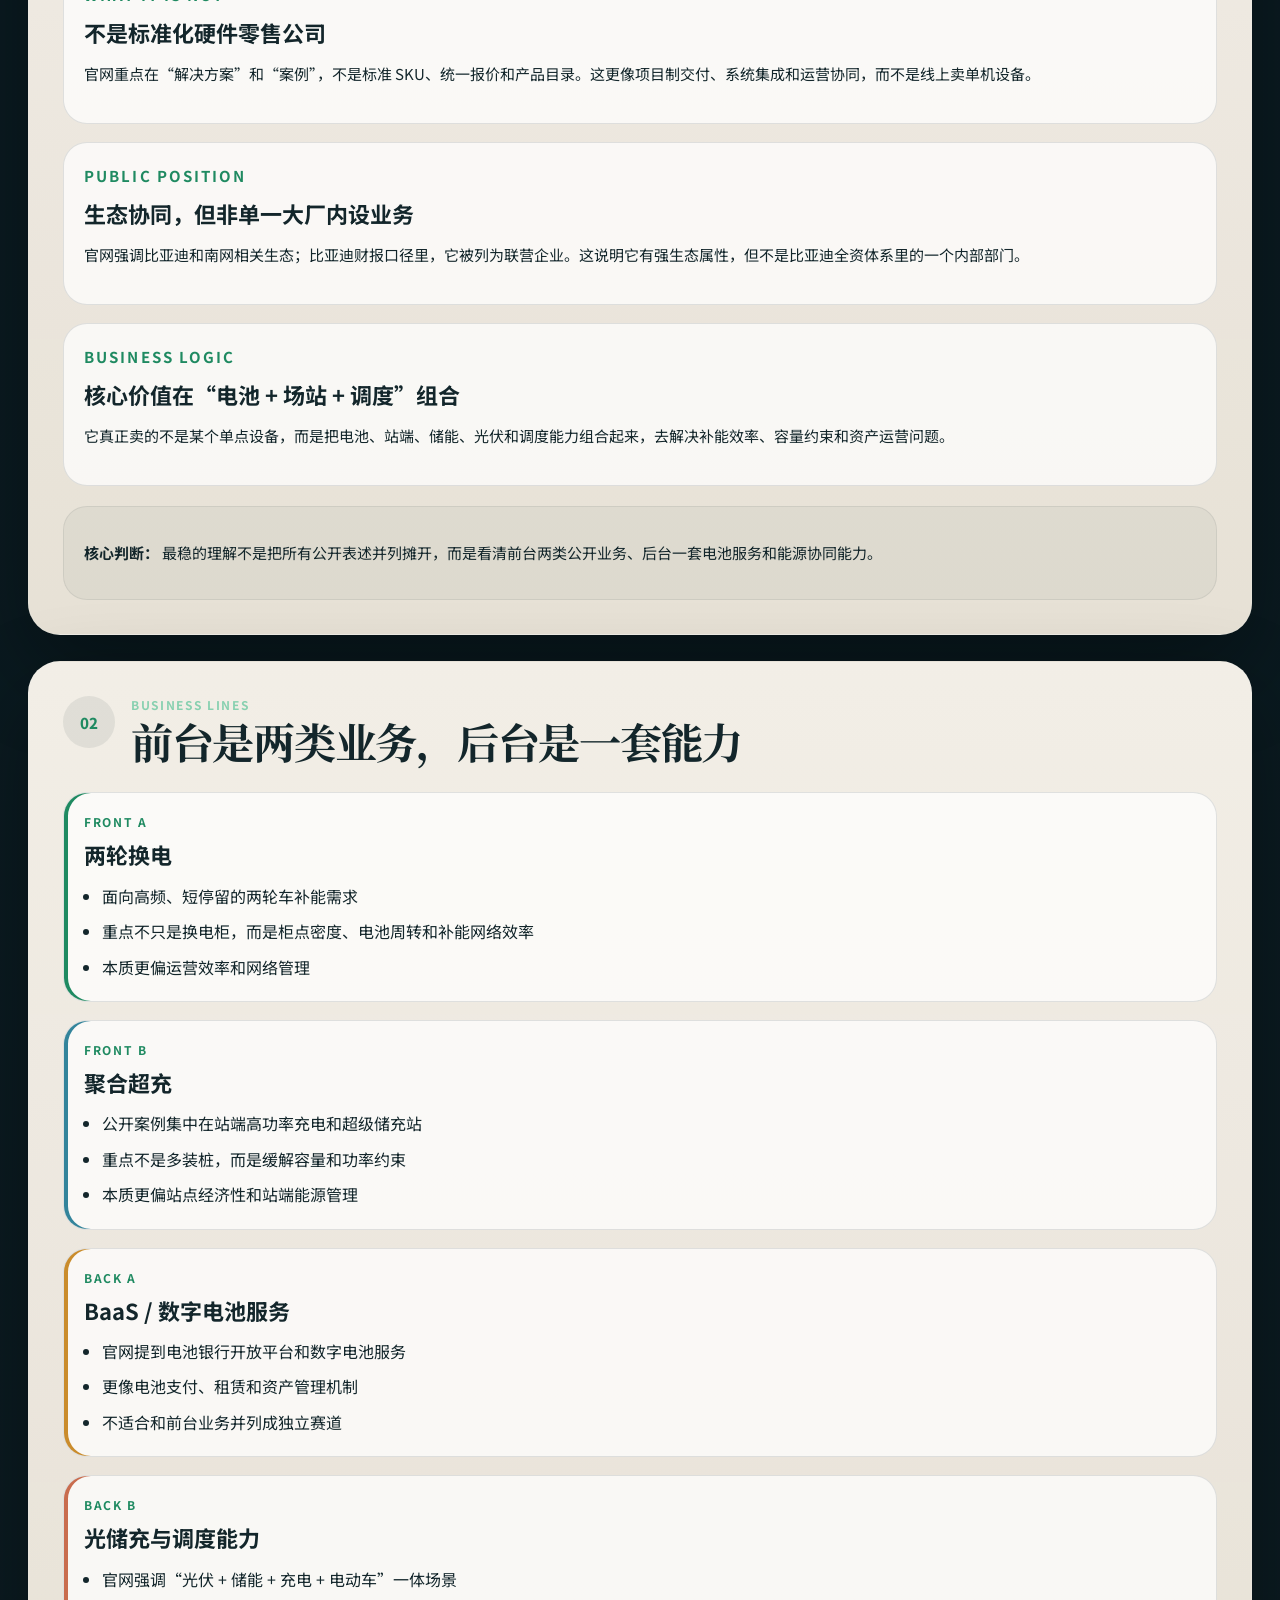
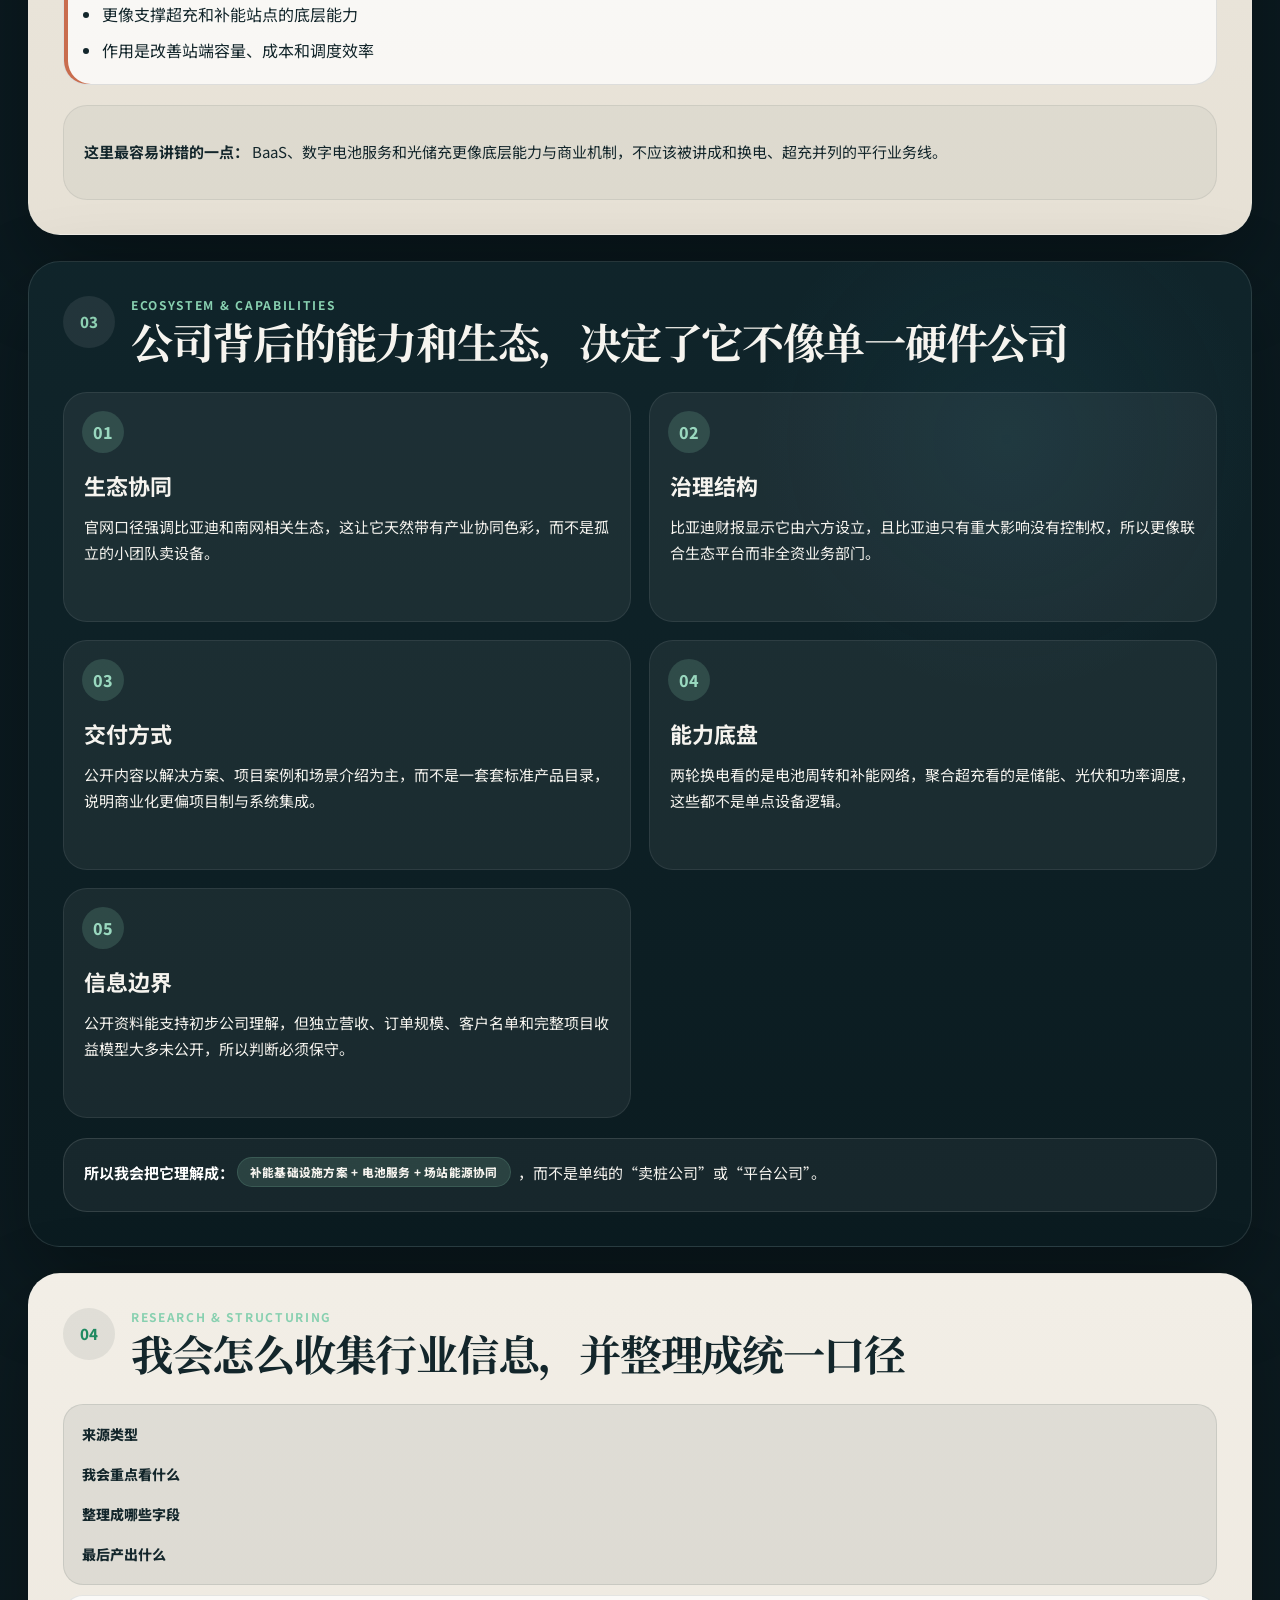
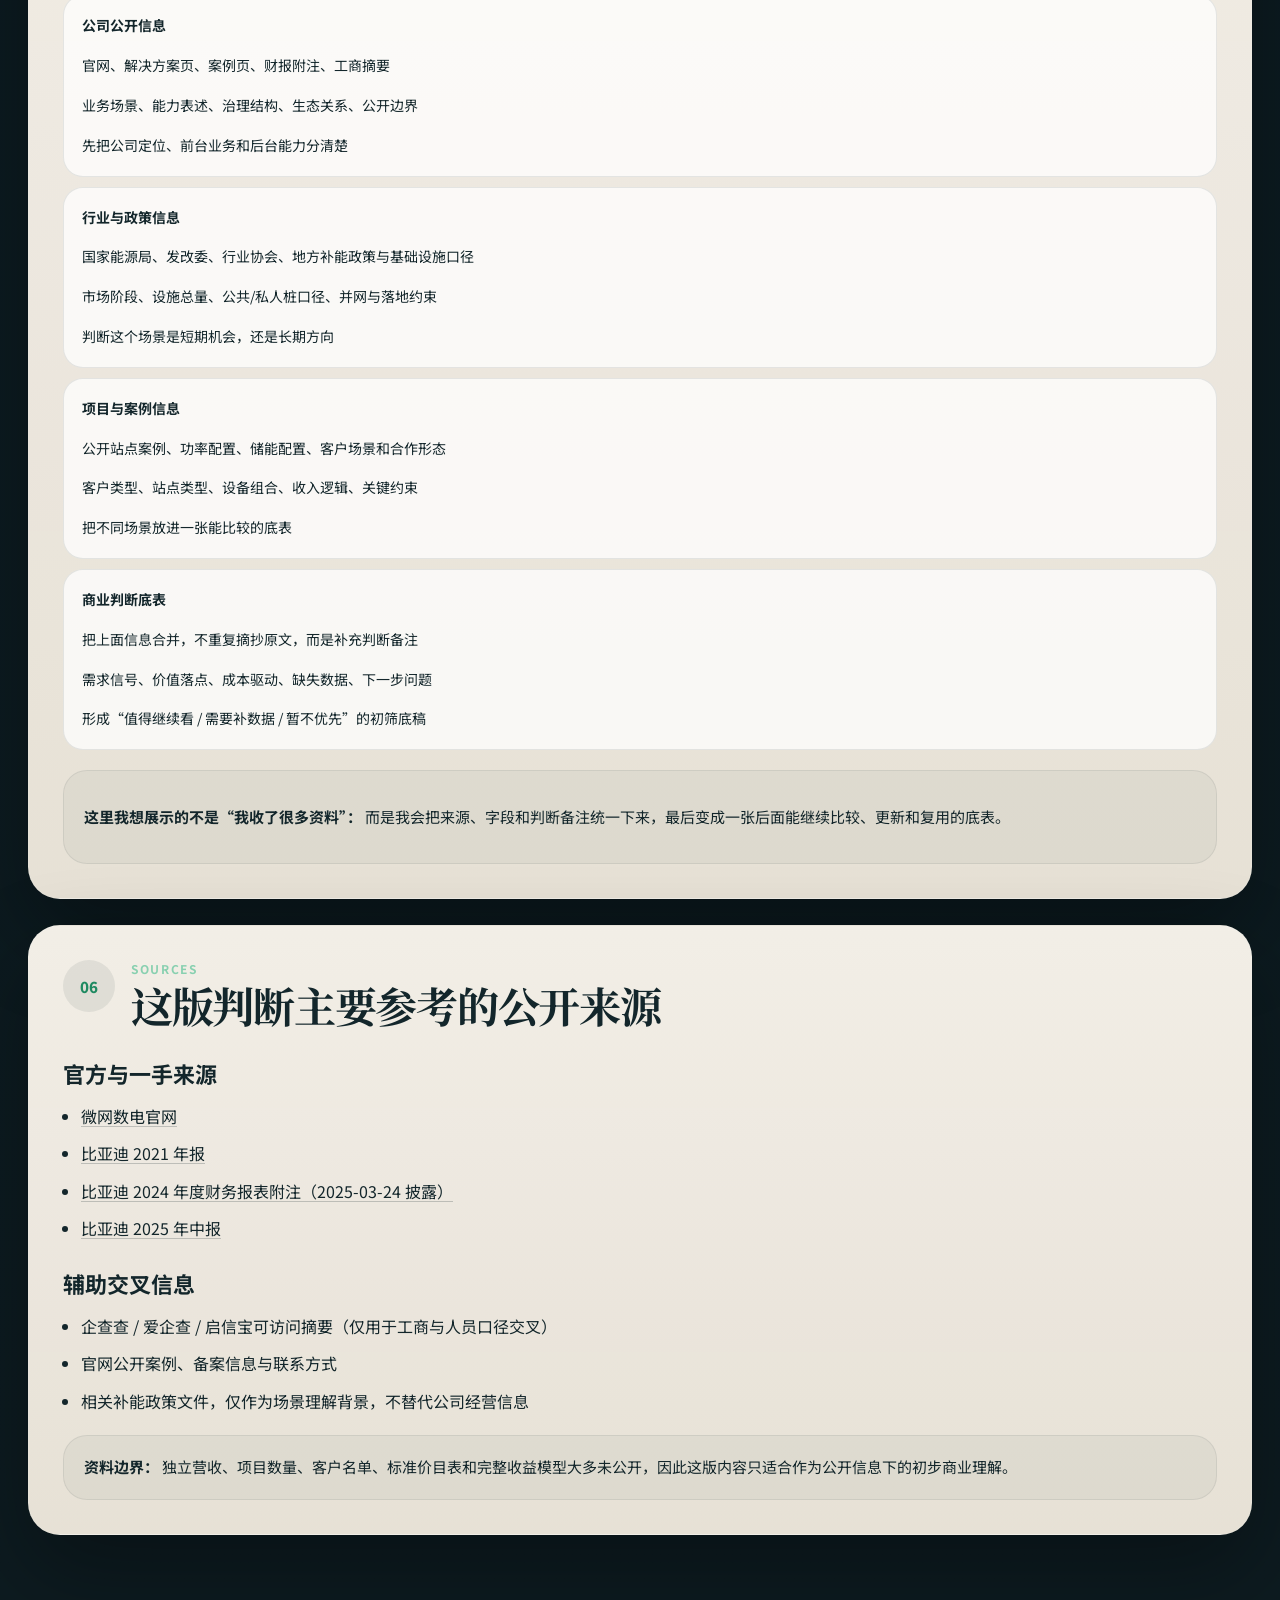
==== commit a5f4ec15: "Refine interview showcase for research and opportunity framing" ====
--- a/index.html
+++ b/index.html
@@ -3,10 +3,10 @@
   <head>
     <meta charset="UTF-8" />
     <meta name="viewport" content="width=device-width, initial-scale=1.0" />
-    <title>我如何基于公开信息理解微网数电</title>
+    <title>我如何基于公开信息理解微网数电，并做初步商业判断</title>
     <meta
       name="description"
-      content="基于公开信息，对微网数电公司定位、公开业务主线、生态属性与潜在发展方向的结构化整理。"
+      content="基于公开信息，对微网数电的公司定位、公开业务主线、信息整理方式与初步商业判断的结构化整理。"
     />
     <link rel="preconnect" href="https://fonts.googleapis.com" />
     <link rel="preconnect" href="https://fonts.gstatic.com" crossorigin />
@@ -23,7 +23,7 @@
           <p class="rail-kicker">Public Business Brief</p>
           <h1>我如何基于公开信息<br />理解微网数电</h1>
           <p class="rail-summary">
-            先把公司到底在做什么讲清楚，再看公开业务主线、生态属性和潜在发展方向。这页不是行业百科，而是一次结构化公司理解示例。
+            基于官网、财报和公开工商摘要，我先确认公司定位与公开业务主线，再把信息整理成同一口径，用来支持后续机会识别和初步评估。
           </p>
 
           <nav class="rail-nav" aria-label="页面目录">
@@ -31,8 +31,8 @@
             <a href="#signals">公司到底做什么</a>
             <a href="#company">公开业务主线</a>
             <a href="#screening">能力与生态</a>
-            <a href="#decision-case">判断依据</a>
-            <a href="#workflow">初步方向</a>
+            <a href="#collection">信息收集与整理</a>
+            <a href="#opportunity">机会识别与评估</a>
             <a href="#sources">信息来源</a>
           </nav>
 
@@ -55,7 +55,7 @@
             <div class="hero-callout">
               <strong>这页想展示什么</strong>
               <p>
-                这页不试图替代内部资料，而是展示我如何基于公开信息，看清一家公司到底在做什么、公开业务主线是什么、以及后面可能往哪些方向延展。
+                这页不试图替代内部资料，主要展示我会怎么用公开信息做三件事：先看清公司到底在做什么，再把零散信息整理成可比较的底表，最后形成初步商业判断。
               </p>
             </div>
           </div>
@@ -238,93 +238,92 @@
           </div>
         </section>
 
-        <section id="decision-case" class="section-panel">
+        <section id="collection" class="section-panel">
           <div class="section-heading">
             <p class="section-index">04</p>
             <div>
-              <p class="section-kicker">Reasoning Path</p>
-              <h3>我如何基于公开信息形成这版判断</h3>
-            </div>
-          </div>
-
-          <div class="decision-grid">
-            <article class="decision-card decision-card-primary">
-              <p class="card-tag">My Approach</p>
-              <h4>先看公司到底在做什么，再谈后续判断</h4>
-              <p>
-                这版整理不是先套方法论，而是先把公司定位、业务主线和生态位置讲清楚，再决定后面哪些变量值得继续研究。
-              </p>
-            </article>
-
-            <article class="decision-card">
-              <h4>看官网方案与案例</h4>
-              <ul>
-                <li>确认公开最清楚的前台业务是两轮换电和聚合超充</li>
-                <li>确认官网重点在解决方案和场景，而不是标准产品目录</li>
-              </ul>
-            </article>
-
-            <article class="decision-card">
-              <h4>看财报与治理结构</h4>
-              <ul>
-                <li>确认它在比亚迪口径里是联营企业，不是全资子公司</li>
-                <li>确认多方出资和生态协同背景</li>
-              </ul>
-            </article>
-
-            <article class="decision-card">
-              <h4>看公开边界与推断边界</h4>
-              <ul>
-                <li>哪些是官网和财报明确写出来的</li>
-                <li>哪些只是基于公开业务延展出的初步商业判断</li>
-              </ul>
-            </article>
+              <p class="section-kicker">Research & Structuring</p>
+              <h3>我会怎么收集行业信息，并整理成统一口径</h3>
+            </div>
+          </div>
+
+          <div class="collection-table" aria-label="信息整理底表">
+            <div class="collection-row collection-head">
+              <span>来源类型</span>
+              <span>我会重点看什么</span>
+              <span>整理成哪些字段</span>
+              <span>最后产出什么</span>
+            </div>
+            <div class="collection-row">
+              <span><strong>公司公开信息</strong></span>
+              <span>官网、解决方案页、案例页、财报附注、工商摘要</span>
+              <span>业务场景、能力表述、治理结构、生态关系、公开边界</span>
+              <span>先把公司定位、前台业务和后台能力分清楚</span>
+            </div>
+            <div class="collection-row">
+              <span><strong>行业与政策信息</strong></span>
+              <span>国家能源局、发改委、行业协会、地方补能政策与基础设施口径</span>
+              <span>市场阶段、设施总量、公共/私人桩口径、并网与落地约束</span>
+              <span>判断这个场景是短期机会，还是长期方向</span>
+            </div>
+            <div class="collection-row">
+              <span><strong>项目与案例信息</strong></span>
+              <span>公开站点案例、功率配置、储能配置、客户场景和合作形态</span>
+              <span>客户类型、站点类型、设备组合、收入逻辑、关键约束</span>
+              <span>把不同场景放进一张能比较的底表</span>
+            </div>
+            <div class="collection-row">
+              <span><strong>商业判断底表</strong></span>
+              <span>把上面信息合并，不重复摘抄原文，而是补充判断备注</span>
+              <span>需求信号、价值落点、成本驱动、缺失数据、下一步问题</span>
+              <span>形成“值得继续看 / 需要补数据 / 暂不优先”的初筛底稿</span>
+            </div>
           </div>
 
           <div class="quote-box soft">
             <p>
-              <strong>这页真正想展示的能力：</strong>
-              我不会一上来堆很多资料，而是会先把一家公司公开到底在做什么讲清楚，再往下形成可讨论的商业理解。
-            </p>
-          </div>
-        </section>
-
-        <section id="workflow" class="section-panel">
+              <strong>这里我想展示的不是“我收了很多资料”：</strong>
+              而是我会把来源、字段和判断备注统一下来，最后变成一张后面能继续比较、更新和复用的底表。
+            </p>
+          </div>
+        </section>
+
+        <section id="opportunity" class="section-panel">
           <div class="section-heading">
             <p class="section-index">05</p>
             <div>
-              <p class="section-kicker">Early Outlook</p>
-              <h3>我对潜在发展方向的初步理解</h3>
+              <p class="section-kicker">Opportunity Assessment</p>
+              <h3>这些信息最后怎么支持机会识别与初步评估</h3>
             </div>
           </div>
 
           <div class="workflow-strip">
             <article class="workflow-step">
-              <p class="card-tag">Direction 1</p>
-              <h4>把两轮换电场景做深</h4>
-              <p>如果沿现有公开业务往下走，最自然的是继续做深柜点网络、电池周转和补能效率，而不是盲目扩叙事。</p>
+              <p class="card-tag">Question 1</p>
+              <h4>先看场景里有没有真实需求</h4>
+              <p>我会先判断需求是不是高频、刚需、可持续，而不是只因为行业热就默认这个方向值得做。</p>
             </article>
             <article class="workflow-step">
-              <p class="card-tag">Direction 2</p>
-              <h4>把聚合超充和站端经济性做深</h4>
-              <p>聚合超充后面更值得看的，是站端容量约束、功率调度、储能协同和单站经济性，而不是单纯比设备参数。</p>
+              <p class="card-tag">Question 2</p>
+              <h4>再看价值落点和收入逻辑</h4>
+              <p>要先搞清楚赚钱点到底落在设备、服务、租赁、站端运营还是电池资产管理，不然很容易把故事和生意混在一起。</p>
             </article>
             <article class="workflow-step">
-              <p class="card-tag">Direction 3</p>
-              <h4>把电池服务和资产运营能力做深</h4>
-              <p>BaaS 和数字电池服务如果继续展开，本质上会走向更深的资产管理、租赁机制和寿命运营，而不是停留在口号层。</p>
+              <p class="card-tag">Question 3</p>
+              <h4>再看最大的落地约束是什么</h4>
+              <p>补能项目最后通常不是输在概念，而是输在站点条件、电力容量、资产投入、合作推进或合规条件。</p>
             </article>
             <article class="workflow-step">
-              <p class="card-tag">Direction 4</p>
-              <h4>把场站能源管理和调度做成能力</h4>
-              <p>从公开叙事延展看，光储充和调度更像把现有场景做深的底层能力，而不是简单再铺一条新赛道。</p>
+              <p class="card-tag">Output</p>
+              <h4>最后给一个保守但可推进的结论</h4>
+              <p>我的输出通常不会是假装很准的完整模型，而是先给出“值得继续看 / 需要补数据 / 暂不优先”的初步判断和下一步研究问题。</p>
             </article>
           </div>
 
           <div class="quote-box">
             <p>
-              <strong>这里要特别说明：</strong>
-              上面这部分是基于公开业务做的初步延展判断，不代表公司已经公开披露的正式战略。
+              <strong>如果继续往下看微网数电，我会优先追三类问题：</strong>
+              换电网络效率是不是能做深、聚合超充的单站经济性是不是成立，以及 BaaS / 电池服务到底怎样支撑前台场景。这些才是后续更值得继续研究的方向。
             </p>
           </div>
         </section>
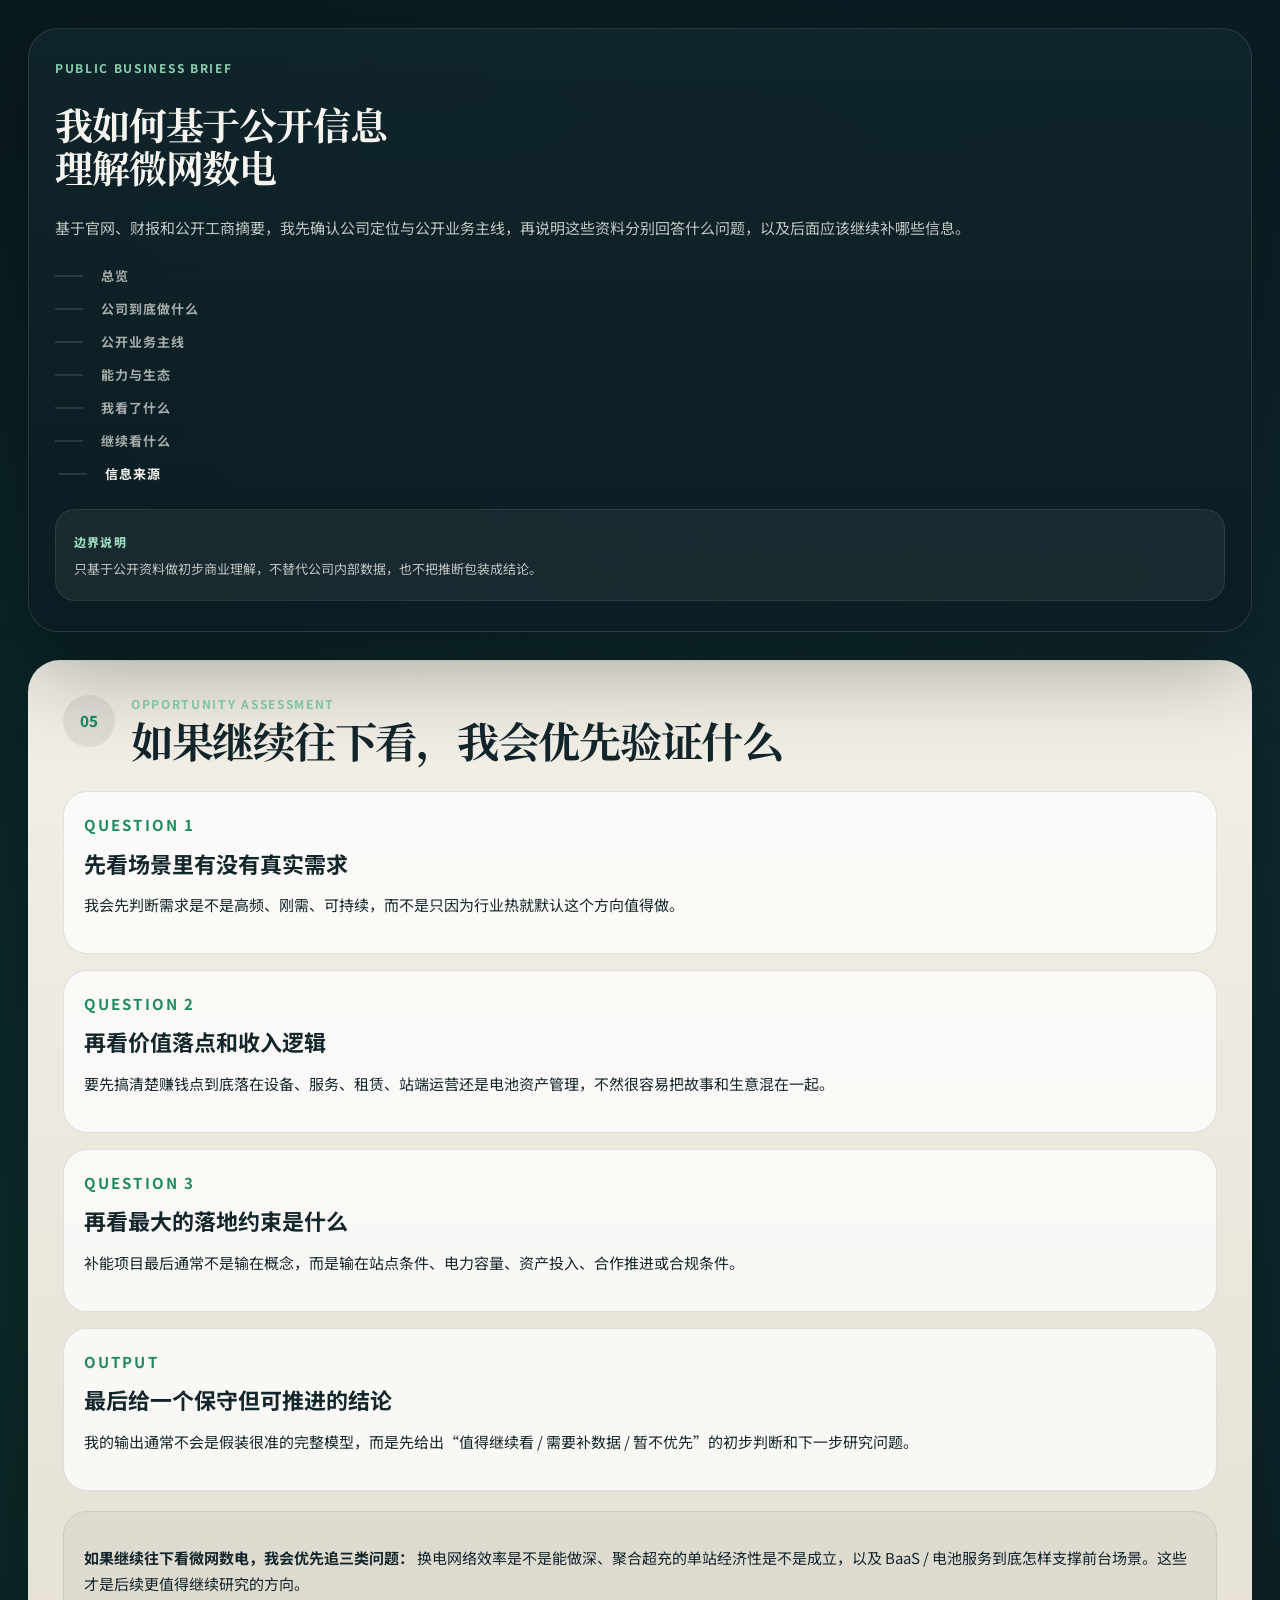
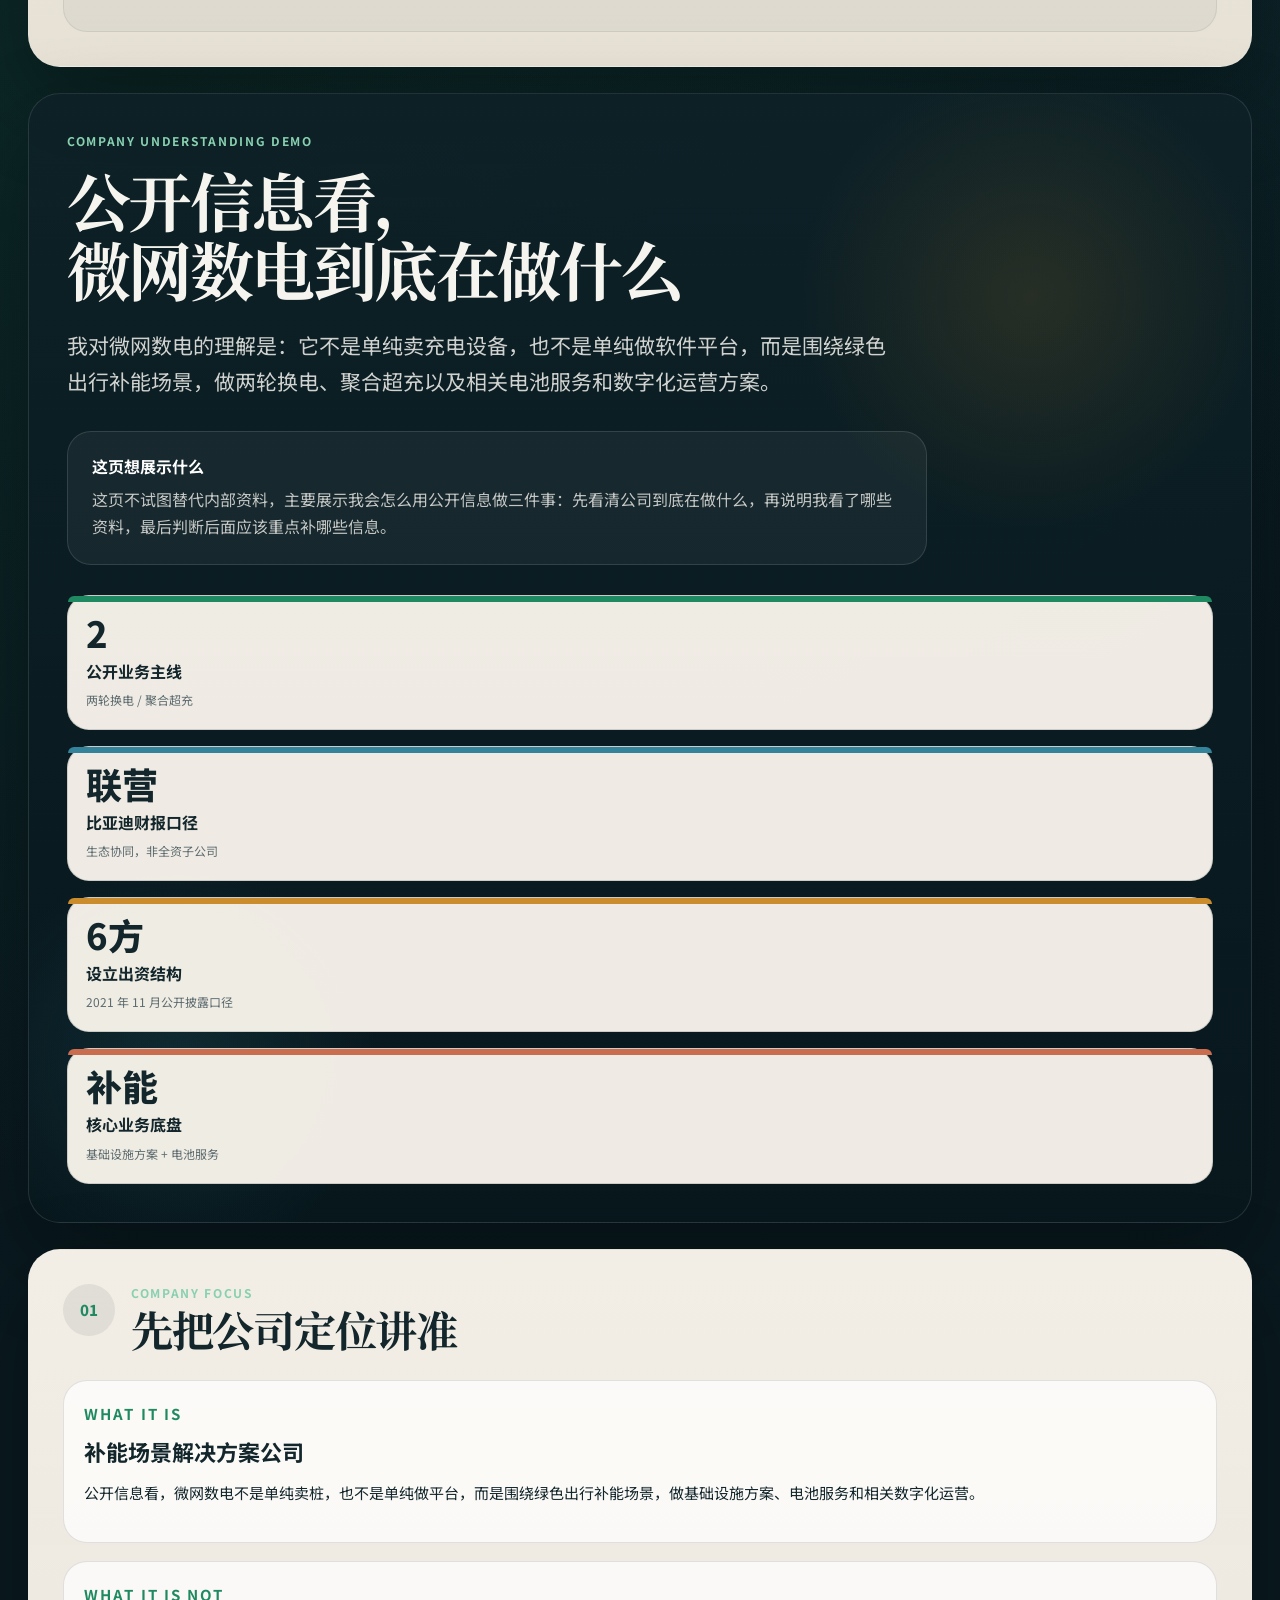
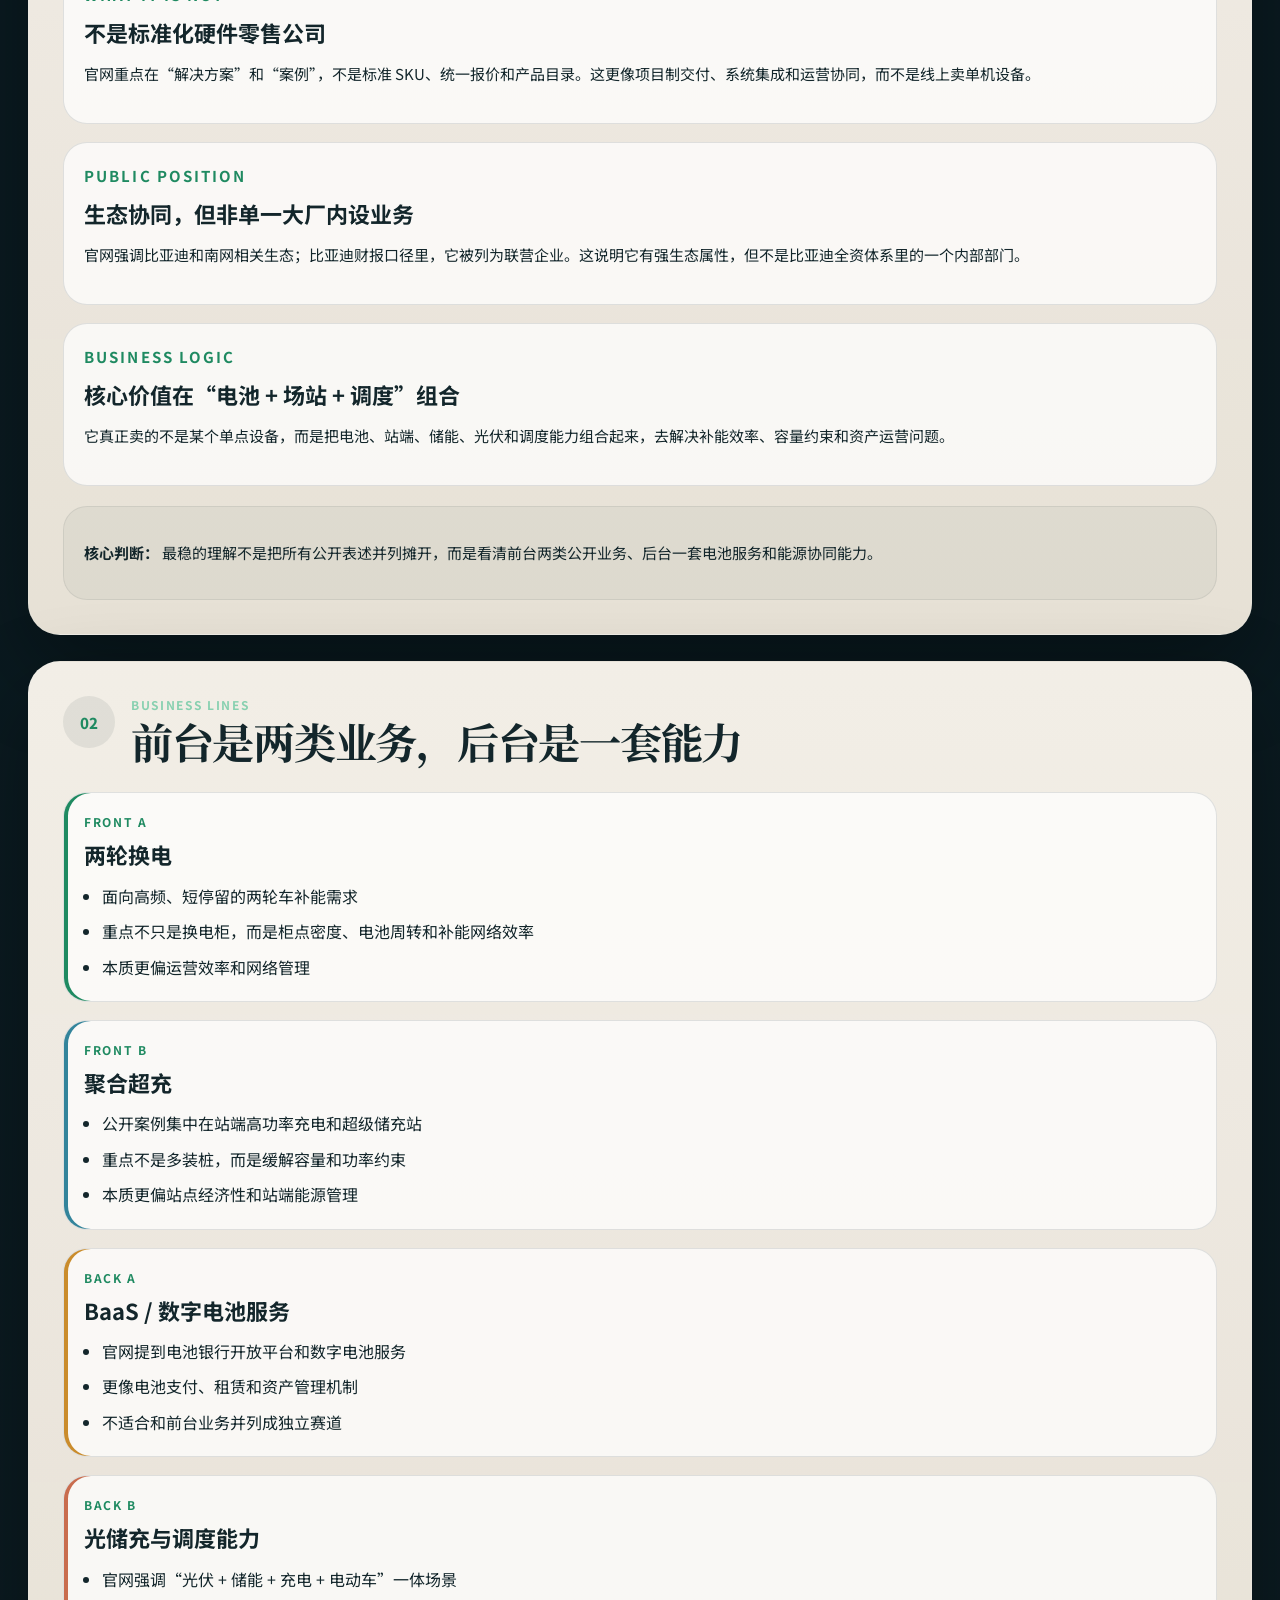
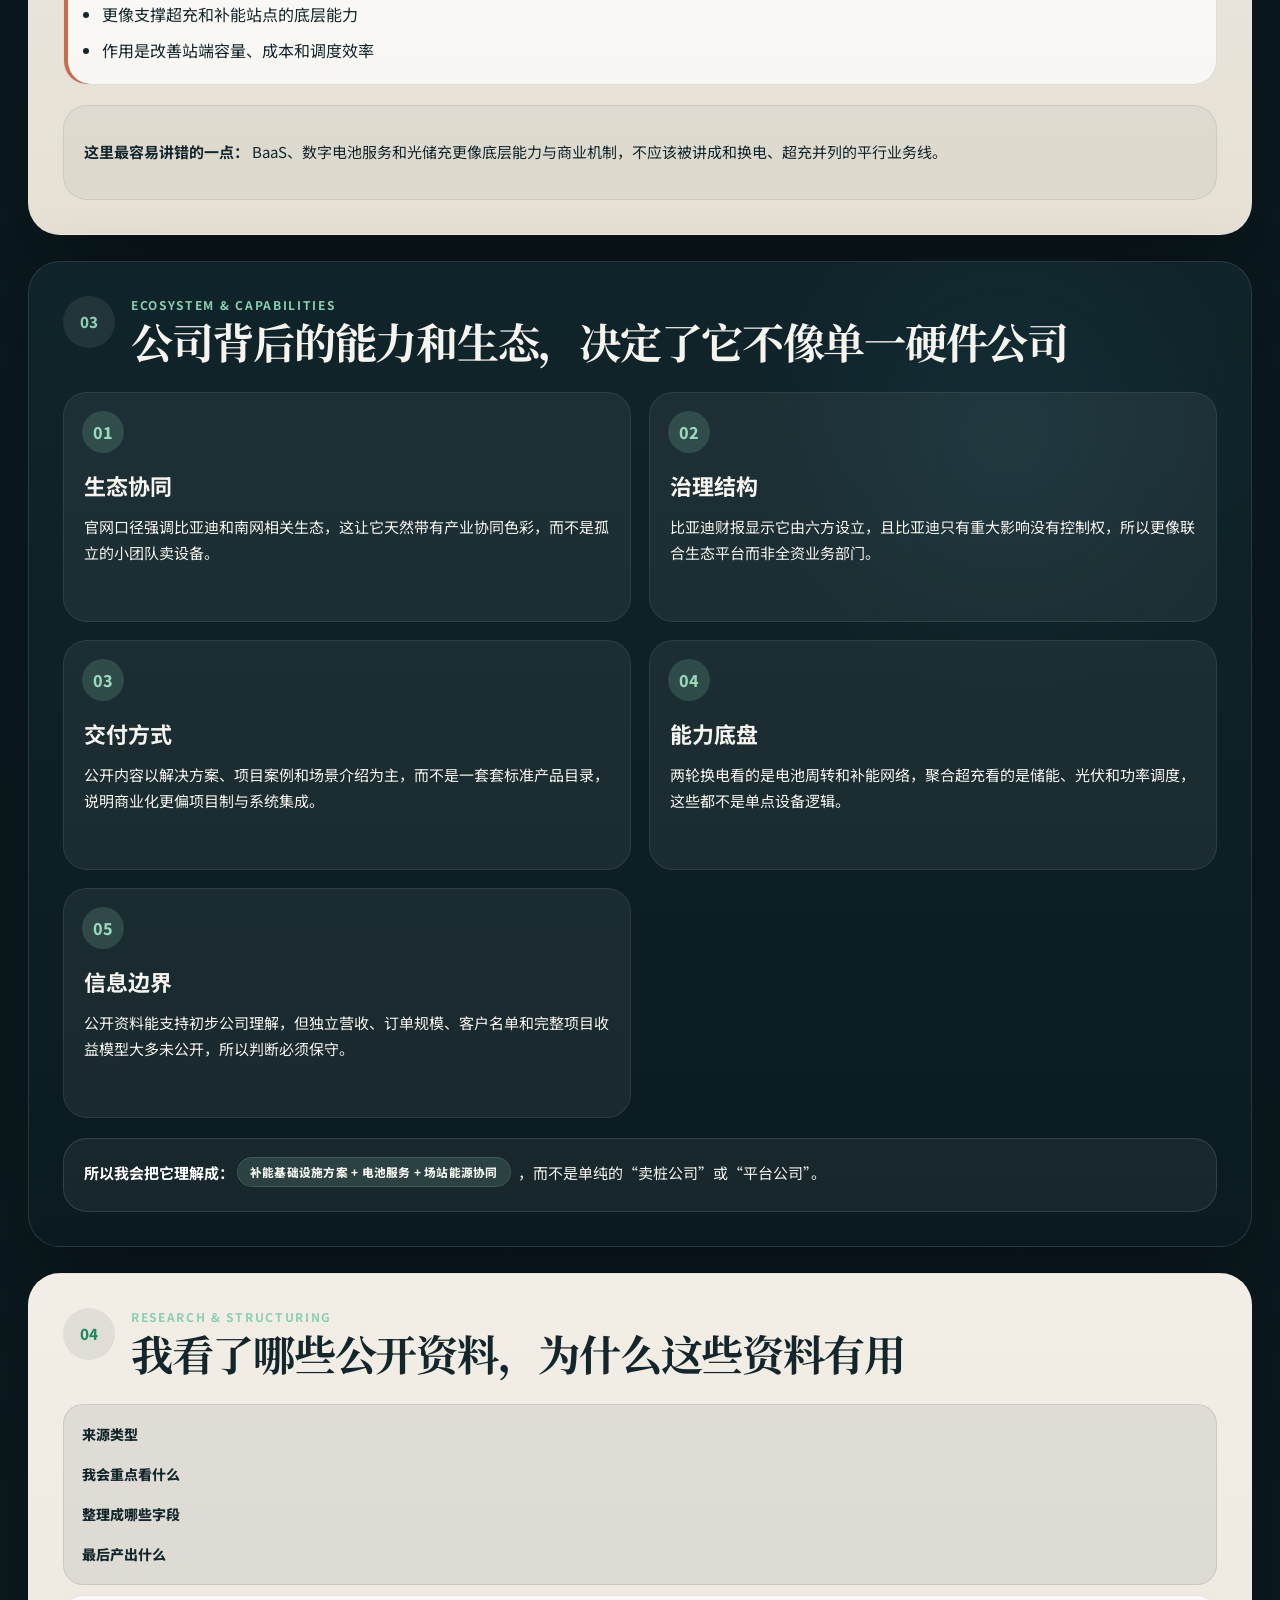
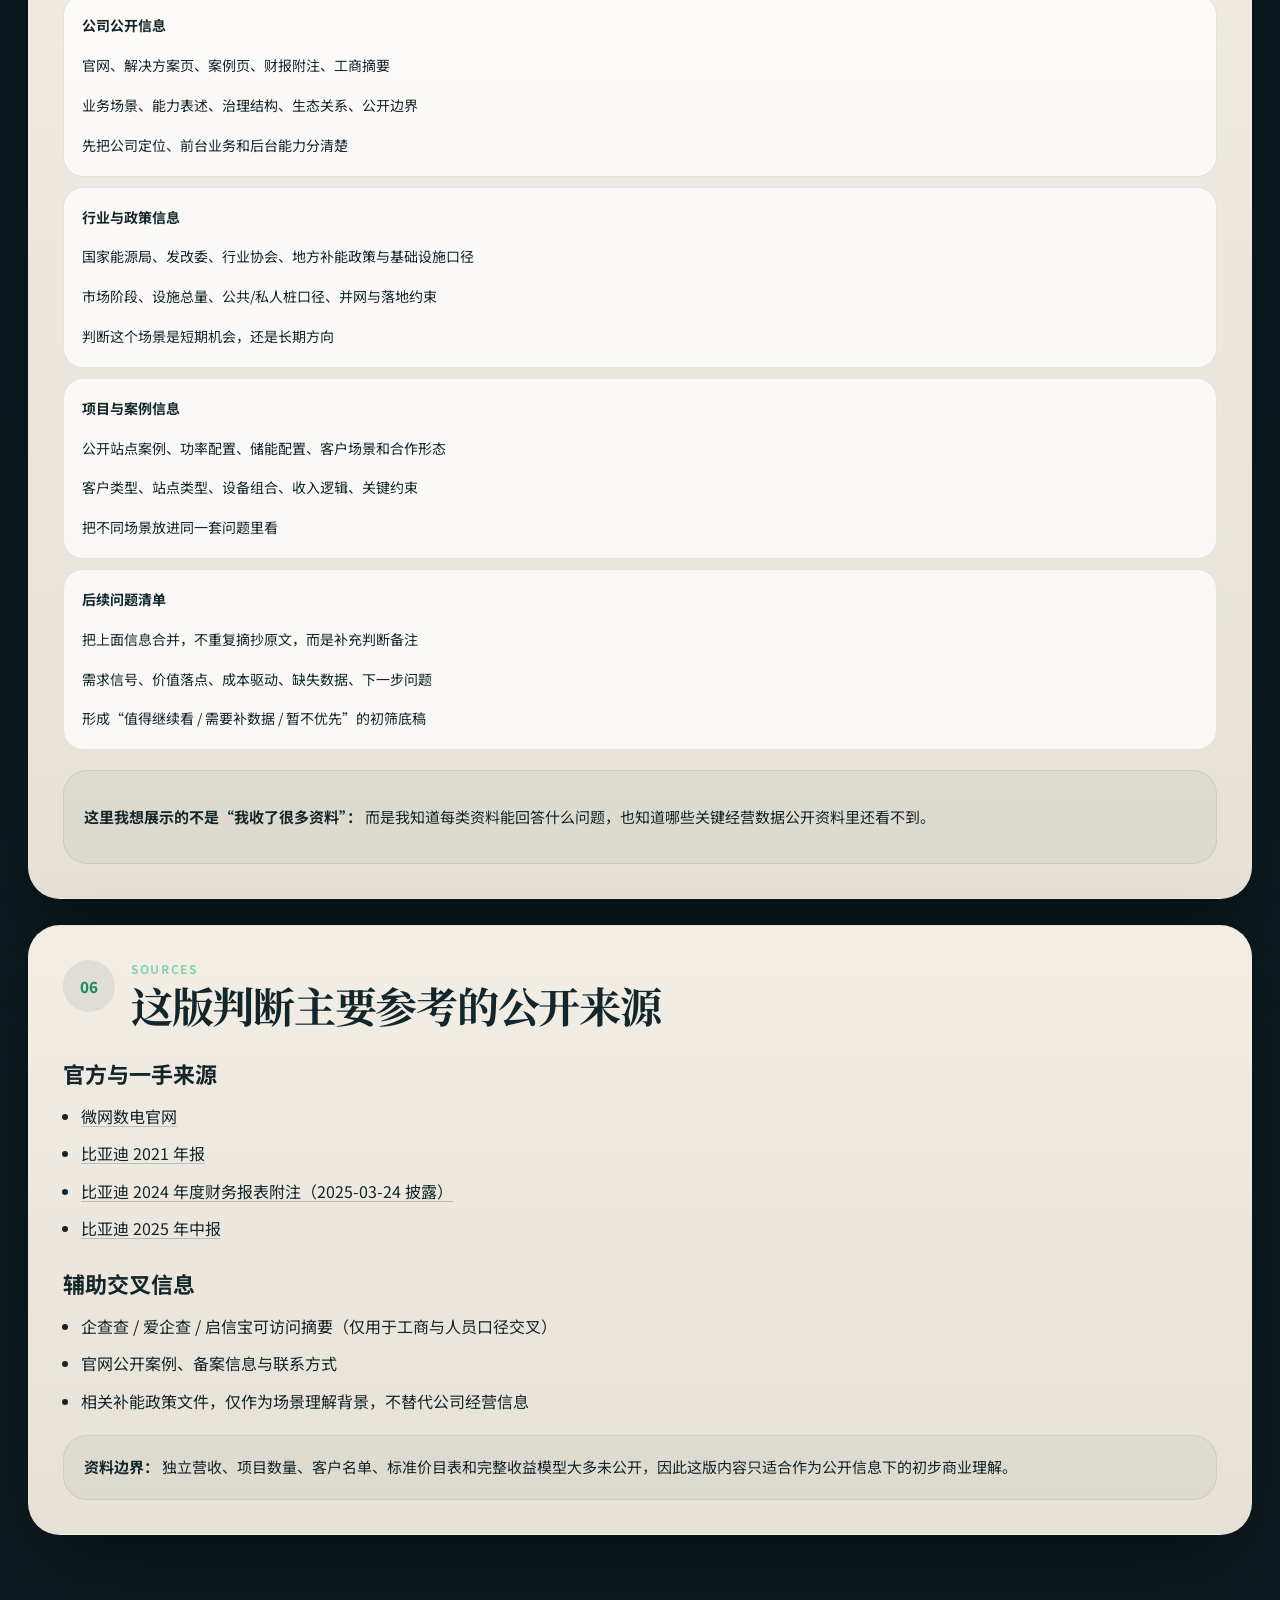
==== commit c9d87bc9: "Make showcase labels more natural for live interview" ====
--- a/index.html
+++ b/index.html
@@ -6,7 +6,7 @@
     <title>我如何基于公开信息理解微网数电，并做初步商业判断</title>
     <meta
       name="description"
-      content="基于公开信息，对微网数电的公司定位、公开业务主线、信息整理方式与初步商业判断的结构化整理。"
+      content="基于公开信息，对微网数电的公司定位、公开业务主线、资料来源与后续验证问题的结构化整理。"
     />
     <link rel="preconnect" href="https://fonts.googleapis.com" />
     <link rel="preconnect" href="https://fonts.gstatic.com" crossorigin />
@@ -23,7 +23,7 @@
           <p class="rail-kicker">Public Business Brief</p>
           <h1>我如何基于公开信息<br />理解微网数电</h1>
           <p class="rail-summary">
-            基于官网、财报和公开工商摘要，我先确认公司定位与公开业务主线，再把信息整理成同一口径，用来支持后续机会识别和初步评估。
+            基于官网、财报和公开工商摘要，我先确认公司定位与公开业务主线，再说明这些资料分别回答什么问题，以及后面应该继续补哪些信息。
           </p>
 
           <nav class="rail-nav" aria-label="页面目录">
@@ -31,8 +31,8 @@
             <a href="#signals">公司到底做什么</a>
             <a href="#company">公开业务主线</a>
             <a href="#screening">能力与生态</a>
-            <a href="#collection">信息收集与整理</a>
-            <a href="#opportunity">机会识别与评估</a>
+            <a href="#collection">我看了什么</a>
+            <a href="#opportunity">继续看什么</a>
             <a href="#sources">信息来源</a>
           </nav>
 
@@ -55,7 +55,7 @@
             <div class="hero-callout">
               <strong>这页想展示什么</strong>
               <p>
-                这页不试图替代内部资料，主要展示我会怎么用公开信息做三件事：先看清公司到底在做什么，再把零散信息整理成可比较的底表，最后形成初步商业判断。
+                这页不试图替代内部资料，主要展示我会怎么用公开信息做三件事：先看清公司到底在做什么，再说明我看了哪些资料，最后判断后面应该重点补哪些信息。
               </p>
             </div>
           </div>
@@ -243,11 +243,11 @@
             <p class="section-index">04</p>
             <div>
               <p class="section-kicker">Research & Structuring</p>
-              <h3>我会怎么收集行业信息，并整理成统一口径</h3>
-            </div>
-          </div>
-
-          <div class="collection-table" aria-label="信息整理底表">
+              <h3>我看了哪些公开资料，为什么这些资料有用</h3>
+            </div>
+          </div>
+
+          <div class="collection-table" aria-label="公开资料对比表">
             <div class="collection-row collection-head">
               <span>来源类型</span>
               <span>我会重点看什么</span>
@@ -270,10 +270,10 @@
               <span><strong>项目与案例信息</strong></span>
               <span>公开站点案例、功率配置、储能配置、客户场景和合作形态</span>
               <span>客户类型、站点类型、设备组合、收入逻辑、关键约束</span>
-              <span>把不同场景放进一张能比较的底表</span>
+              <span>把不同场景放进同一套问题里看</span>
             </div>
             <div class="collection-row">
-              <span><strong>商业判断底表</strong></span>
+              <span><strong>后续问题清单</strong></span>
               <span>把上面信息合并，不重复摘抄原文，而是补充判断备注</span>
               <span>需求信号、价值落点、成本驱动、缺失数据、下一步问题</span>
               <span>形成“值得继续看 / 需要补数据 / 暂不优先”的初筛底稿</span>
@@ -283,7 +283,7 @@
           <div class="quote-box soft">
             <p>
               <strong>这里我想展示的不是“我收了很多资料”：</strong>
-              而是我会把来源、字段和判断备注统一下来，最后变成一张后面能继续比较、更新和复用的底表。
+              而是我知道每类资料能回答什么问题，也知道哪些关键经营数据公开资料里还看不到。
             </p>
           </div>
         </section>
@@ -293,7 +293,7 @@
             <p class="section-index">05</p>
             <div>
               <p class="section-kicker">Opportunity Assessment</p>
-              <h3>这些信息最后怎么支持机会识别与初步评估</h3>
+              <h3>如果继续往下看，我会优先验证什么</h3>
             </div>
           </div>
 
